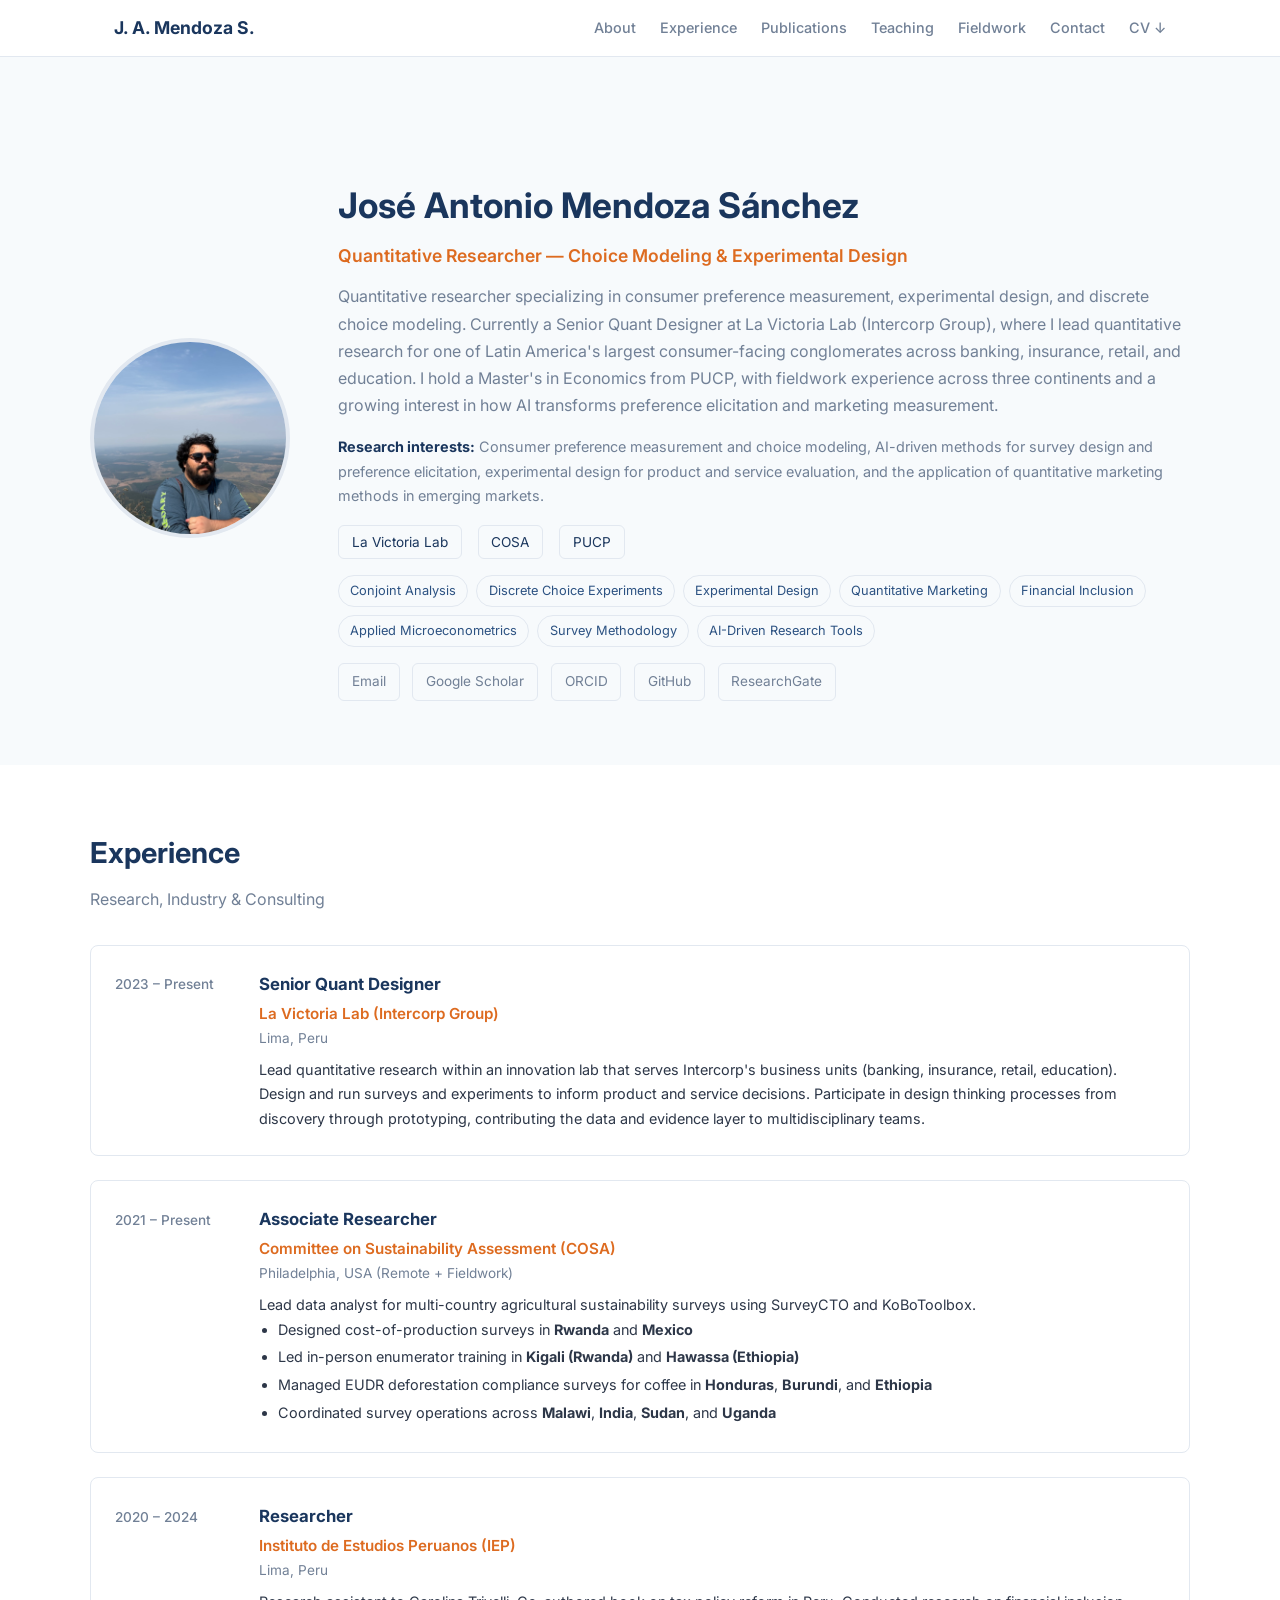
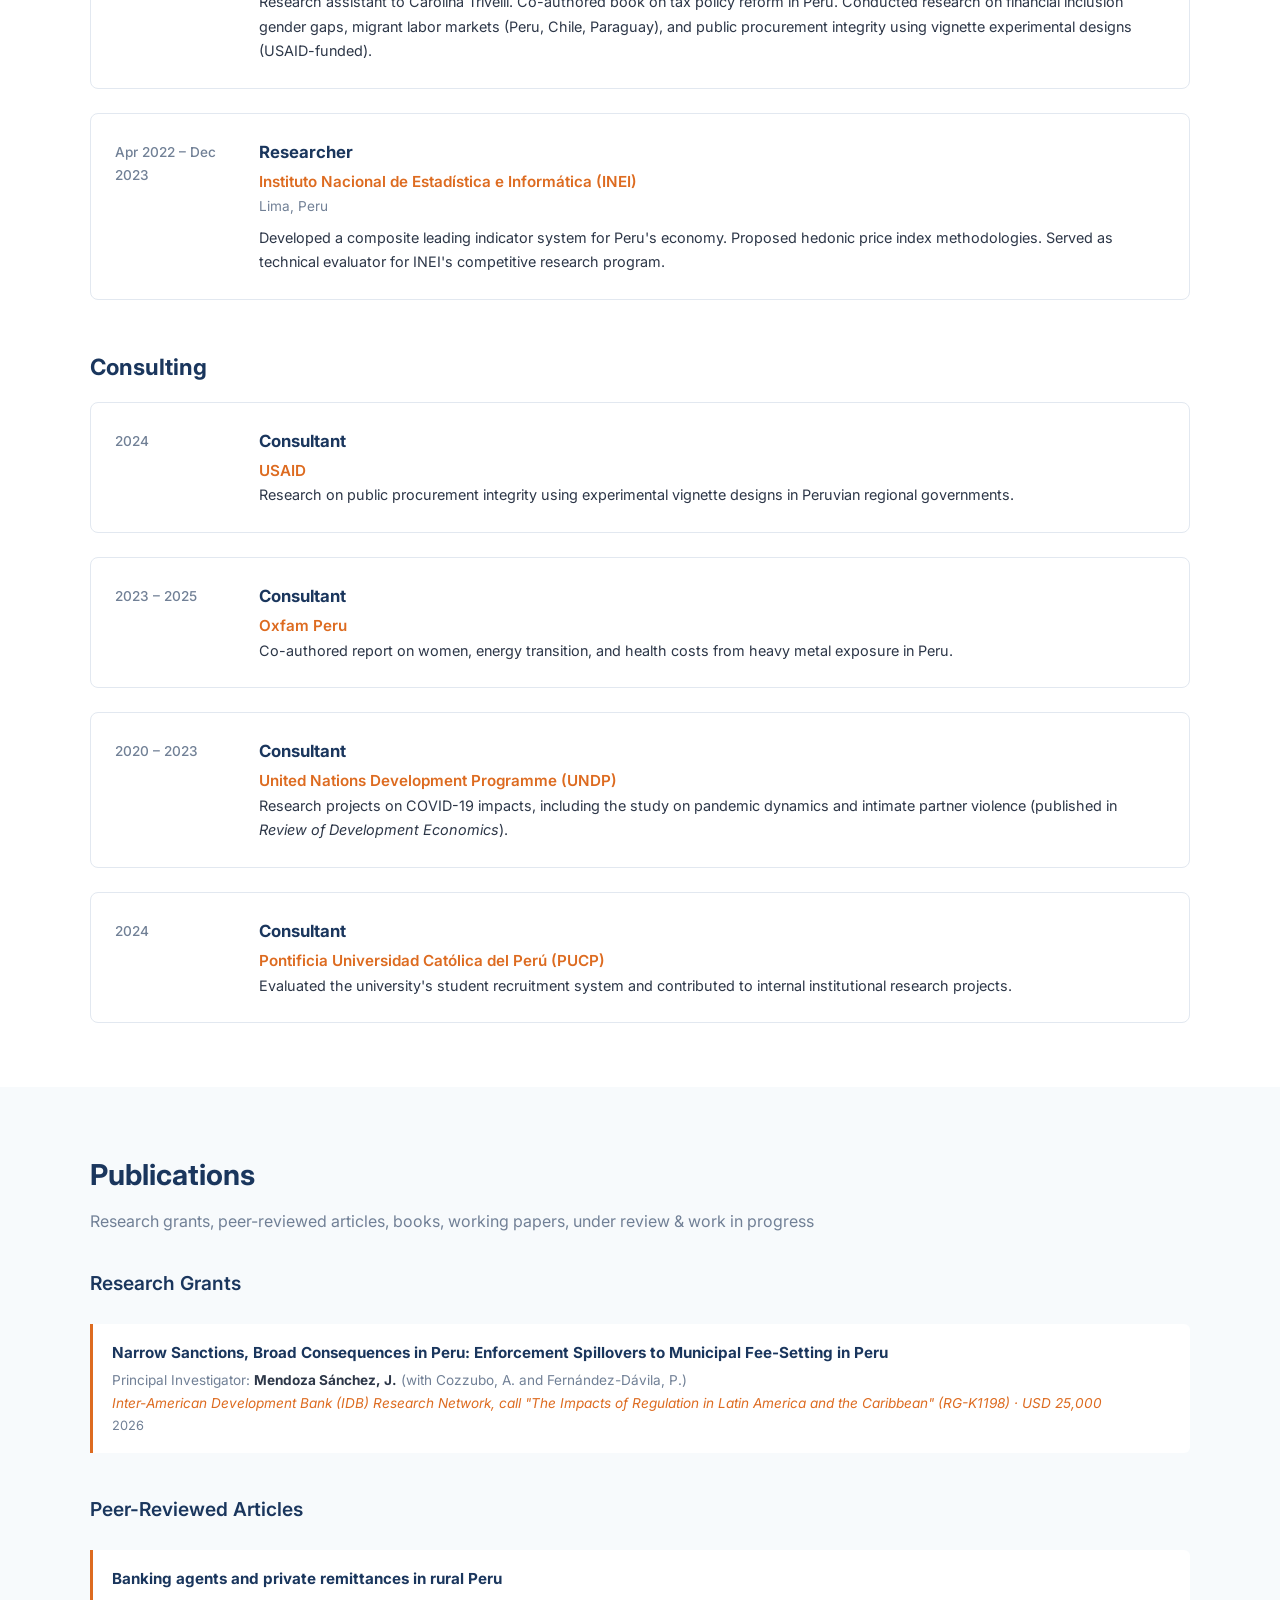
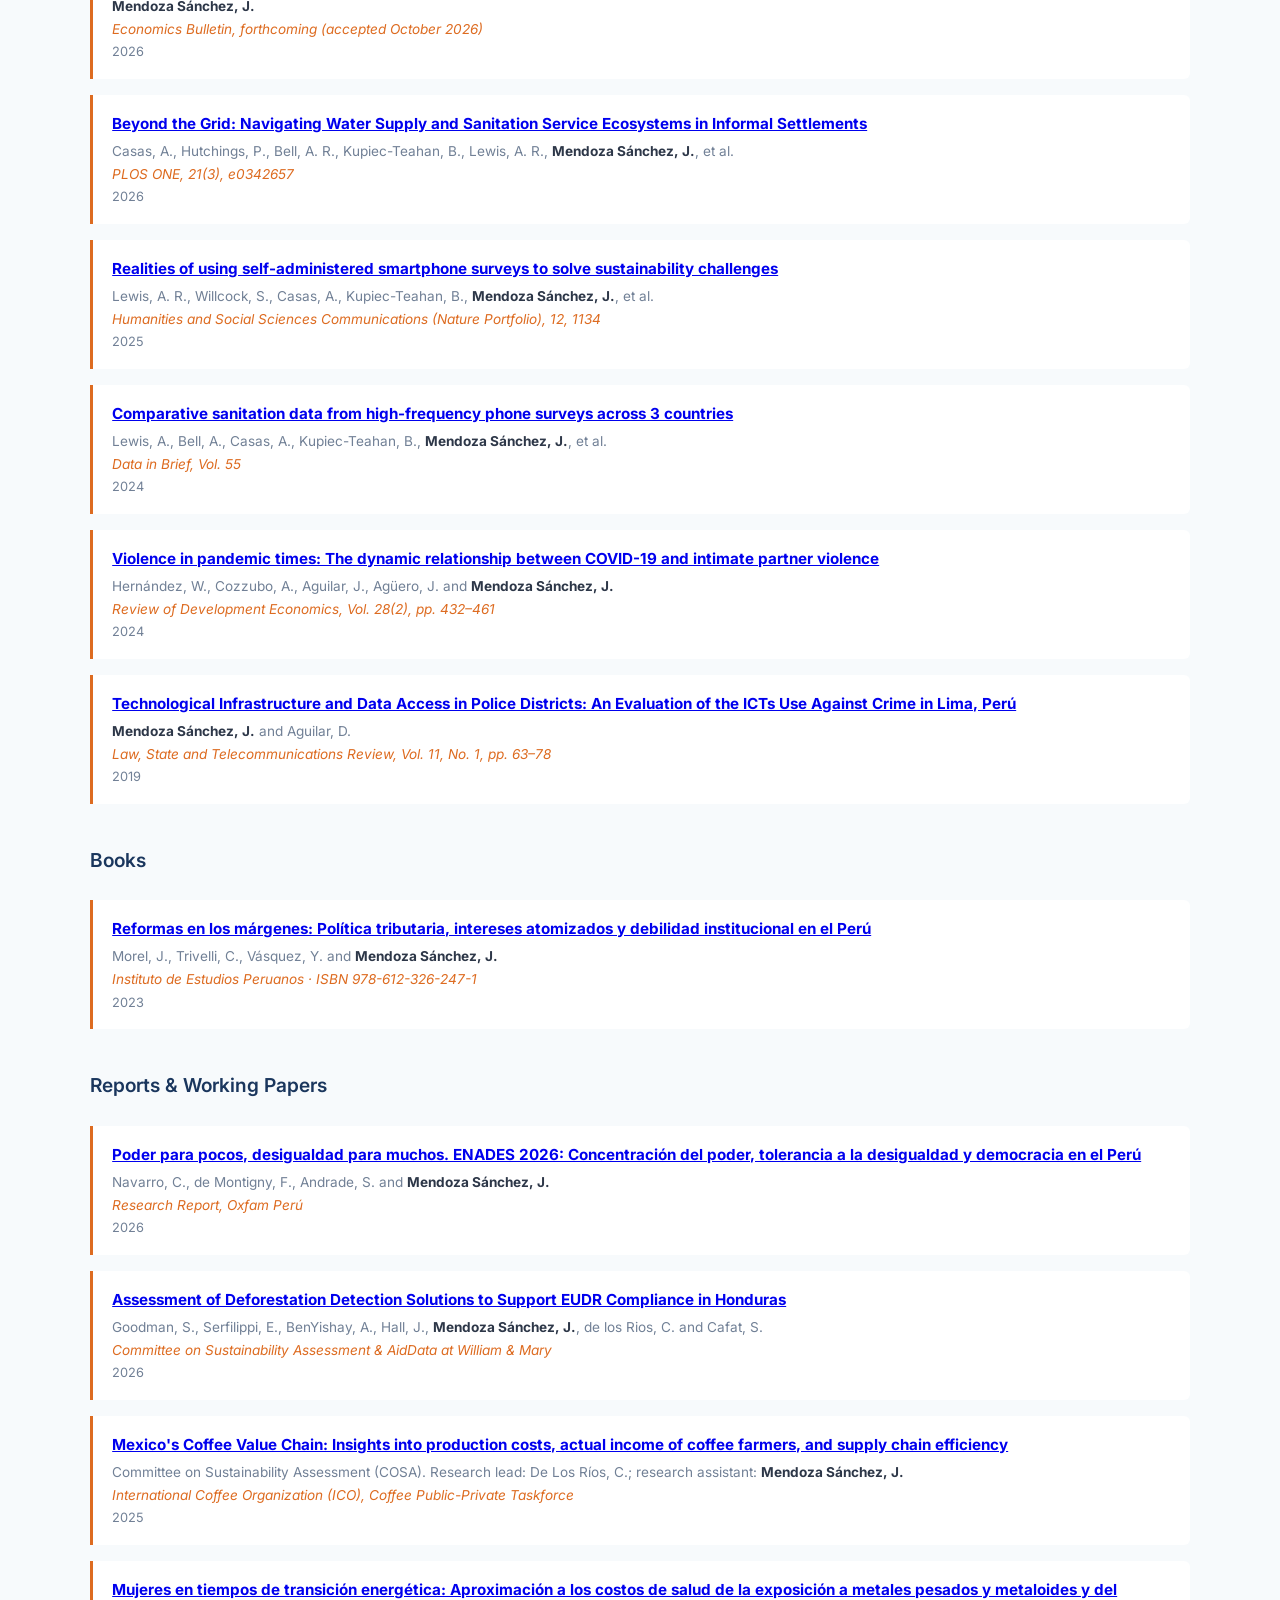
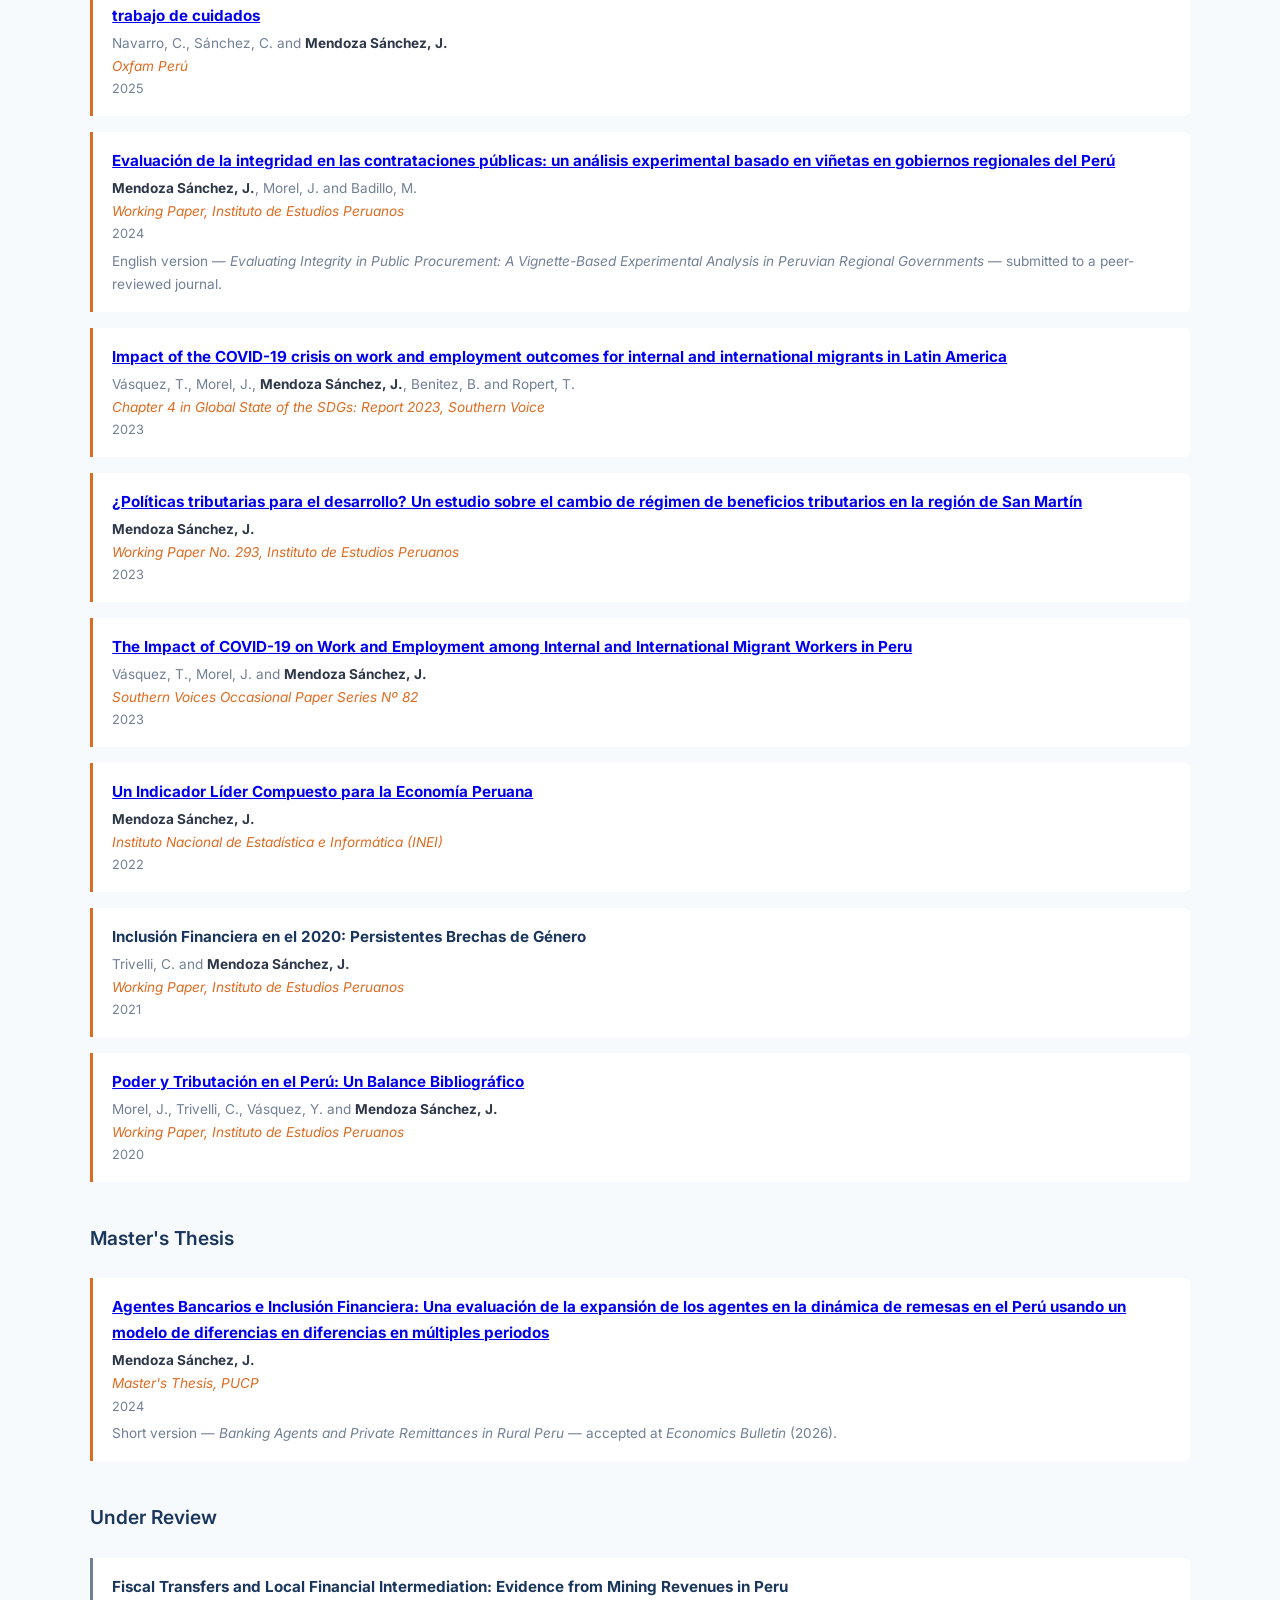
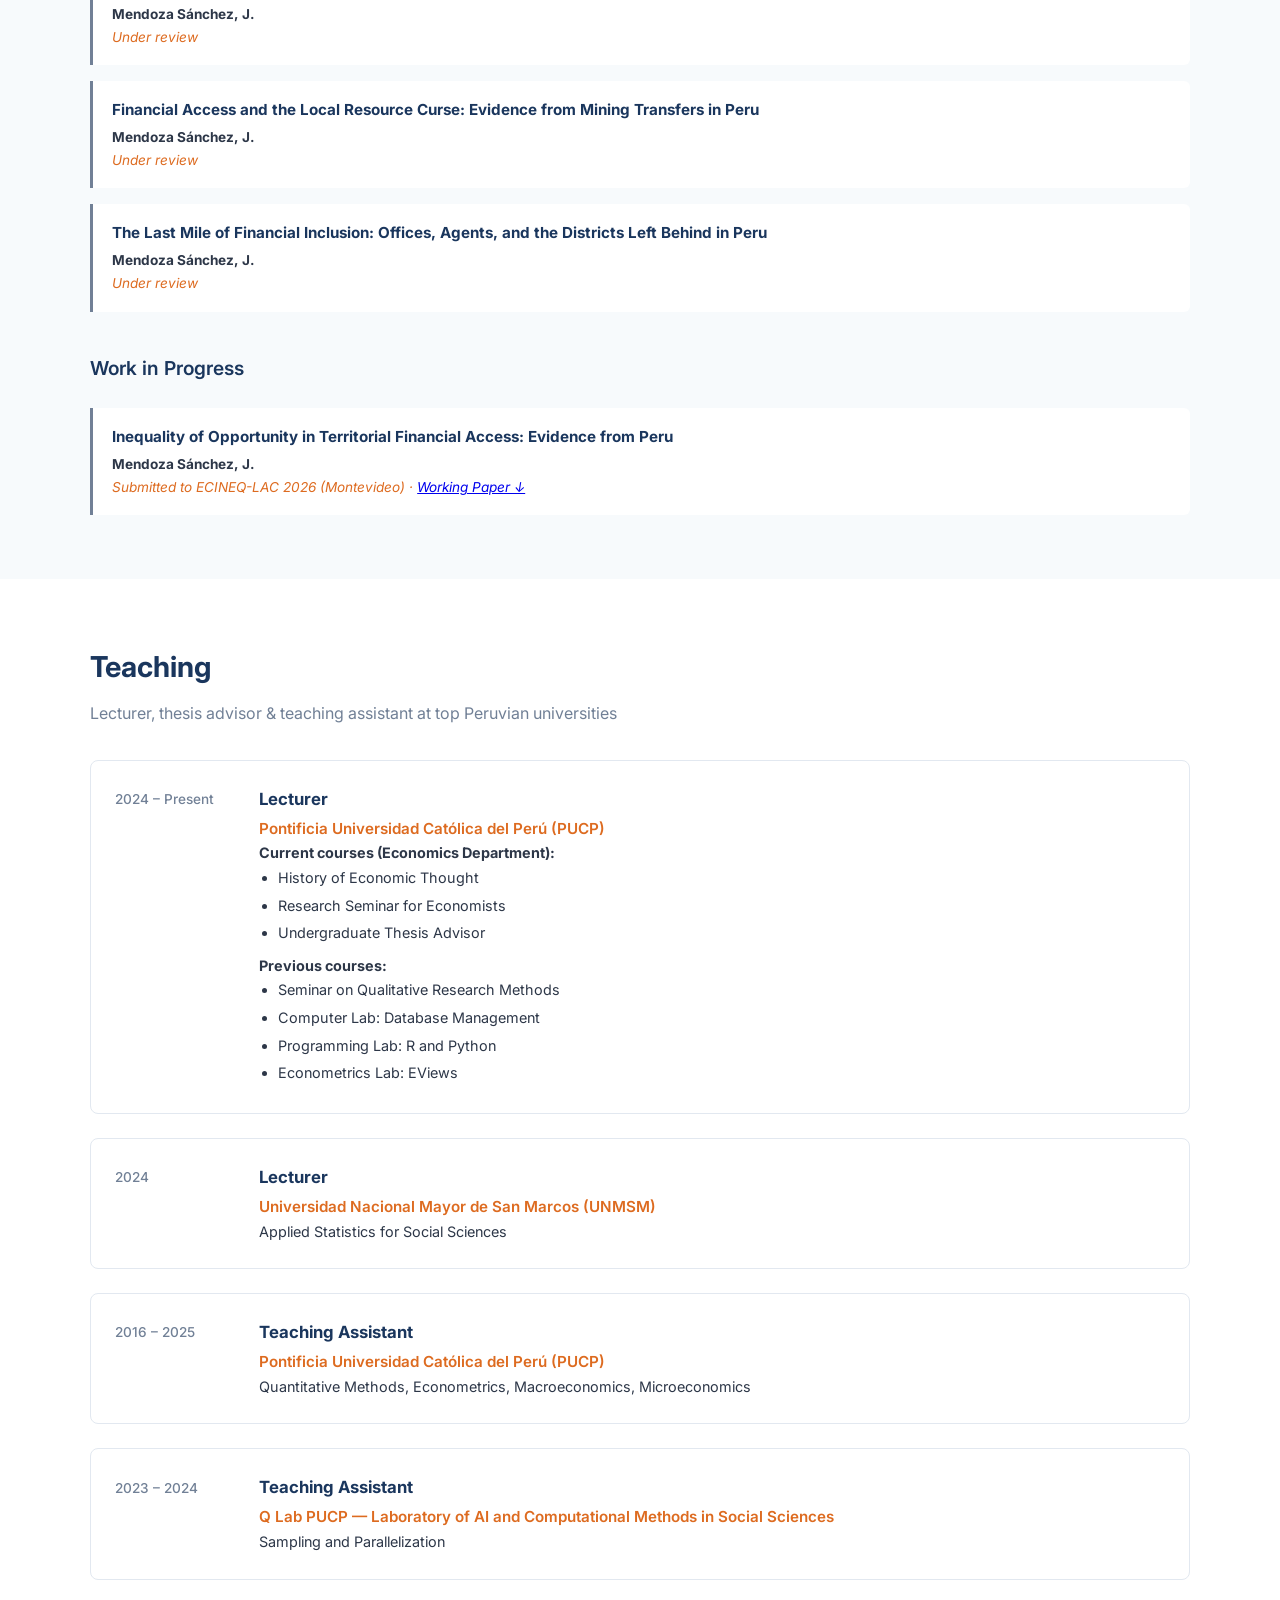
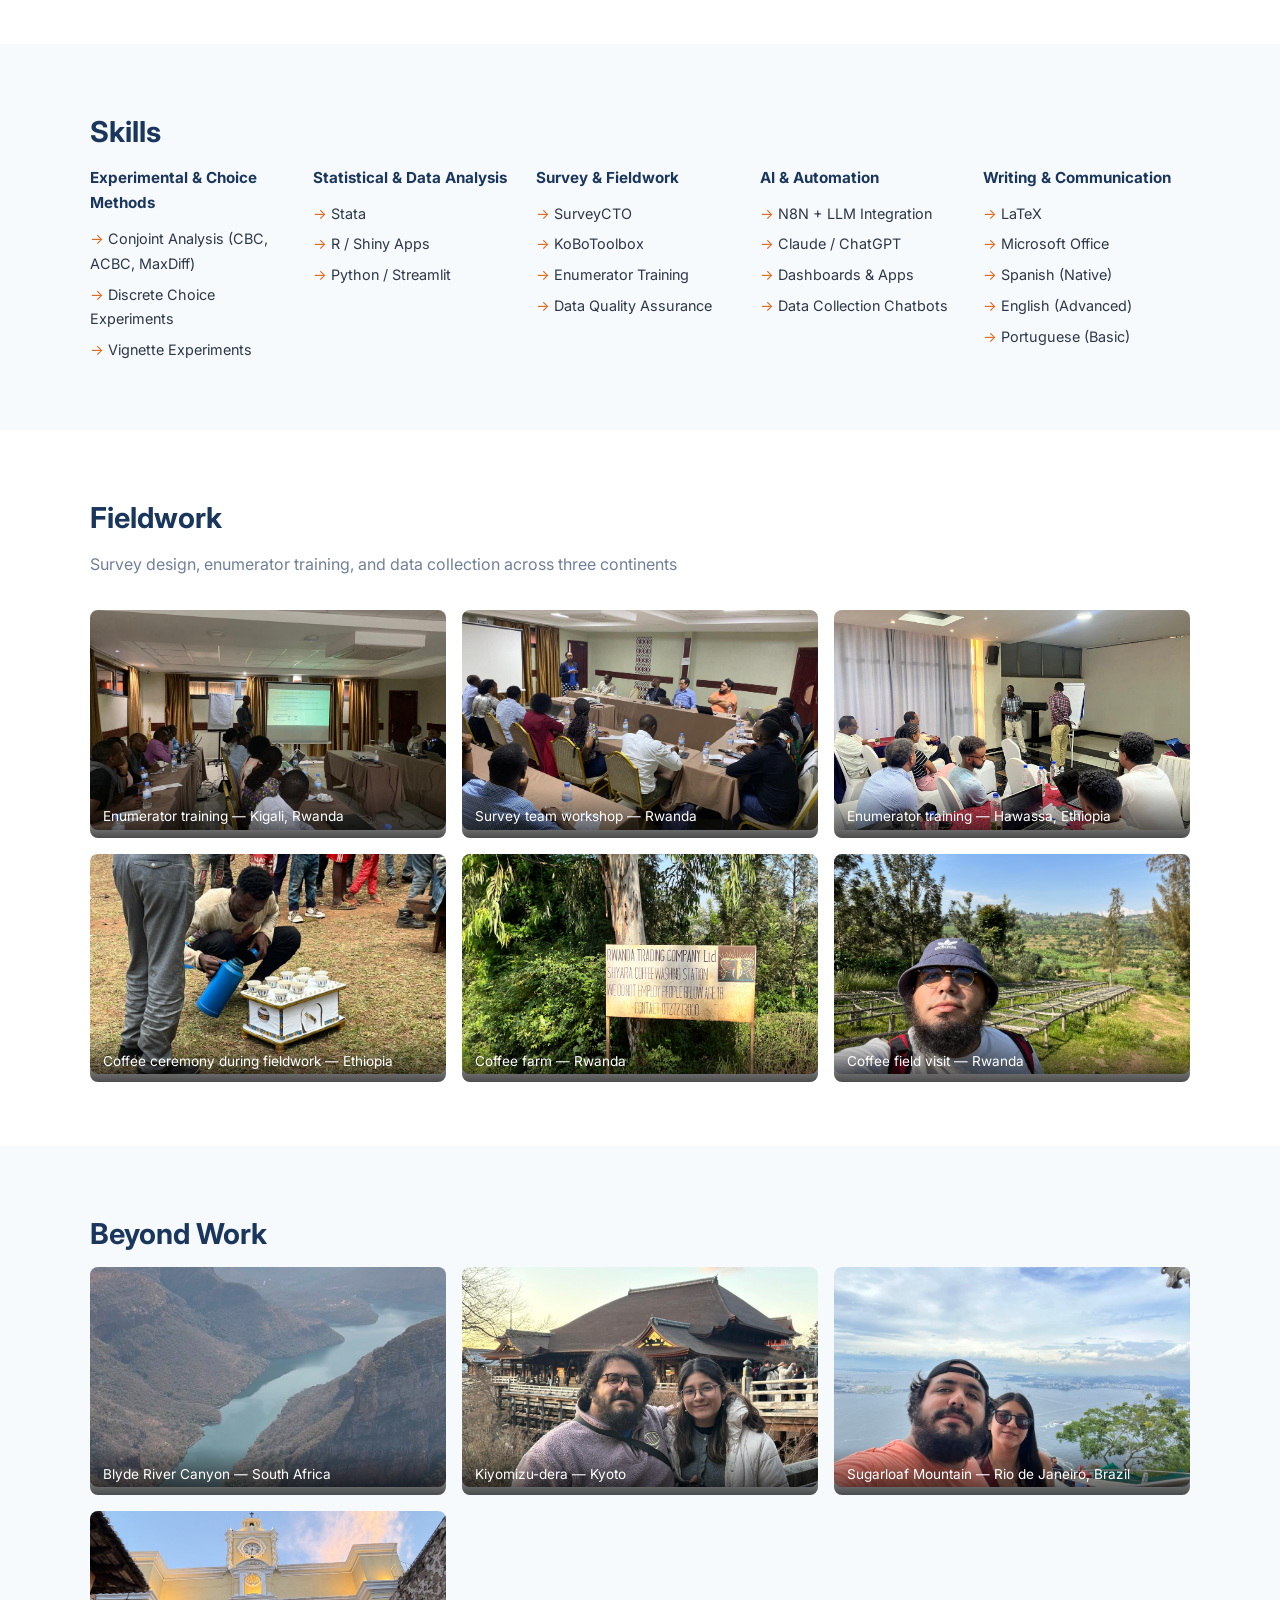
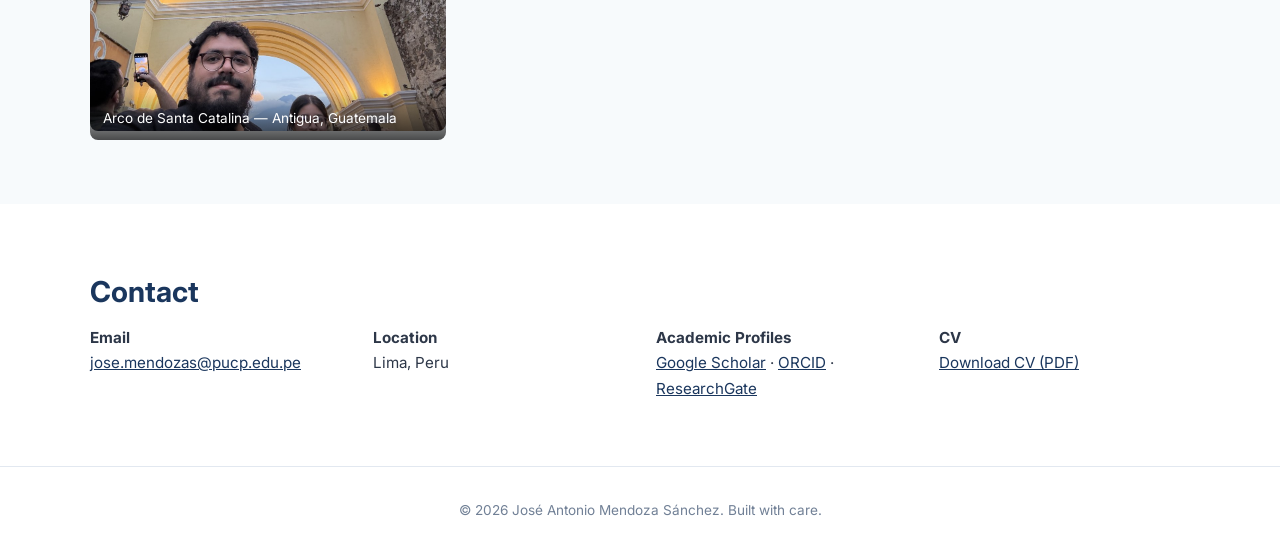
==== index.html @ cd1c262e "Add IDB grant, Economics Bulletin acceptance, ENADES 2026 and ICO Mexico reports, IEP DT 293; update" ====
<!DOCTYPE html>
<html lang="en">
<head>
  <meta charset="UTF-8">
  <meta name="viewport" content="width=device-width, initial-scale=1.0">
  <title>José Antonio Mendoza Sánchez — Quantitative Marketing Researcher</title>
  <meta name="description" content="Quantitative researcher specializing in conjoint analysis, discrete choice experiments, consumer preference measurement, and AI-driven research methods.">
  <link rel="preconnect" href="https://fonts.googleapis.com">
  <link href="https://fonts.googleapis.com/css2?family=Inter:wght@400;500;600;700&display=swap" rel="stylesheet">
  <link rel="stylesheet" href="css/style.css">
</head>
<body>

<!-- NAV -->
<nav>
  <div class="nav-inner">
    <a href="#" class="nav-name">J. A. Mendoza S.</a>
    <div class="nav-links">
      <a href="#about">About</a>
      <a href="#experience">Experience</a>
      <a href="#publications">Publications</a>
      <a href="#teaching">Teaching</a>
      <a href="#fieldwork">Fieldwork</a>
      <a href="#contact">Contact</a>
      <a href="assets/uploads/cv_jose_mendoza.pdf" target="_blank">CV ↓</a>
    </div>
  </div>
</nav>

<!-- ABOUT -->
<section id="about">
  <div class="container hero">
    <img src="assets/img/avatar2.jpg" alt="José Antonio Mendoza Sánchez" class="hero-img">
    <div class="hero-text">
      <h1>José Antonio Mendoza Sánchez</h1>
      <div class="role">Quantitative Researcher — Choice Modeling & Experimental Design</div>
      <p>
        Quantitative researcher specializing in consumer preference measurement, experimental design, and discrete choice modeling. Currently a Senior Quant Designer at La Victoria Lab (Intercorp Group), where I lead quantitative research for one of Latin America's largest consumer-facing conglomerates across banking, insurance, retail, and education. I hold a Master's in Economics from PUCP, with fieldwork experience across three continents and a growing interest in how AI transforms preference elicitation and marketing measurement.
      </p>
      <p style="font-size:0.9rem; color:var(--text-light); margin-top:0.5rem;">
        <strong style="color:var(--primary);">Research interests:</strong> Consumer preference measurement and choice modeling, AI-driven methods for survey design and preference elicitation, experimental design for product and service evaluation, and the application of quantitative marketing methods in emerging markets.
      </p>
      <div class="hero-orgs">
        <a href="https://lavictoria.pe" target="_blank">La Victoria Lab</a>
        <a href="https://thecosa.org" target="_blank">COSA</a>
        <a href="https://www.pucp.edu.pe" target="_blank">PUCP</a>
      </div>
      <div class="pills">
        <span class="pill">Conjoint Analysis</span>
        <span class="pill">Discrete Choice Experiments</span>
        <span class="pill">Experimental Design</span>
        <span class="pill">Quantitative Marketing</span>
        <span class="pill">Financial Inclusion</span>
        <span class="pill">Applied Microeconometrics</span>
        <span class="pill">Survey Methodology</span>
        <span class="pill">AI-Driven Research Tools</span>
      </div>
      <div class="social-links">
        <a href="mailto:jose.mendozas@pucp.edu.pe">Email</a>
        <a href="https://scholar.google.com/citations?user=1-ZabU4AAAAJ" target="_blank">Google Scholar</a>
        <a href="https://orcid.org/0000-0002-1234-1430" target="_blank">ORCID</a>
        <a href="https://github.com/josemendozas" target="_blank">GitHub</a>
        <a href="https://www.researchgate.net/profile/Jose-Mendoza-Sanchez" target="_blank">ResearchGate</a>
      </div>
    </div>
  </div>
</section>

<!-- EXPERIENCE -->
<section id="experience">
  <div class="container">
    <h2 class="section-title">Experience</h2>
    <p class="section-subtitle">Research, Industry & Consulting</p>
    <div class="exp-grid">

      <div class="exp-item">
        <div class="exp-date">2023 – Present</div>
        <div class="exp-content">
          <h3>Senior Quant Designer</h3>
          <div class="company">La Victoria Lab (Intercorp Group)</div>
          <div class="location">Lima, Peru</div>
          <p>Lead quantitative research within an innovation lab that serves Intercorp's business units (banking, insurance, retail, education). Design and run surveys and experiments to inform product and service decisions. Participate in design thinking processes from discovery through prototyping, contributing the data and evidence layer to multidisciplinary teams.</p>
        </div>
      </div>

      <div class="exp-item">
        <div class="exp-date">2021 – Present</div>
        <div class="exp-content">
          <h3>Associate Researcher</h3>
          <div class="company">Committee on Sustainability Assessment (COSA)</div>
          <div class="location">Philadelphia, USA (Remote + Fieldwork)</div>
          <p>Lead data analyst for multi-country agricultural sustainability surveys using SurveyCTO and KoBoToolbox.</p>
          <ul>
            <li>Designed cost-of-production surveys in <strong>Rwanda</strong> and <strong>Mexico</strong></li>
            <li>Led in-person enumerator training in <strong>Kigali (Rwanda)</strong> and <strong>Hawassa (Ethiopia)</strong></li>
            <li>Managed EUDR deforestation compliance surveys for coffee in <strong>Honduras</strong>, <strong>Burundi</strong>, and <strong>Ethiopia</strong></li>
            <li>Coordinated survey operations across <strong>Malawi</strong>, <strong>India</strong>, <strong>Sudan</strong>, and <strong>Uganda</strong></li>
          </ul>
        </div>
      </div>

      <div class="exp-item">
        <div class="exp-date">2020 – 2024</div>
        <div class="exp-content">
          <h3>Researcher</h3>
          <div class="company">Instituto de Estudios Peruanos (IEP)</div>
          <div class="location">Lima, Peru</div>
          <p>Research assistant to Carolina Trivelli. Co-authored book on tax policy reform in Peru. Conducted research on financial inclusion gender gaps, migrant labor markets (Peru, Chile, Paraguay), and public procurement integrity using vignette experimental designs (USAID-funded).</p>
        </div>
      </div>

      <div class="exp-item">
        <div class="exp-date">Apr 2022 – Dec 2023</div>
        <div class="exp-content">
          <h3>Researcher</h3>
          <div class="company">Instituto Nacional de Estadística e Informática (INEI)</div>
          <div class="location">Lima, Peru</div>
          <p>Developed a composite leading indicator system for Peru's economy. Proposed hedonic price index methodologies. Served as technical evaluator for INEI's competitive research program.</p>
        </div>
      </div>


    </div>

    <h3 class="section-title" style="margin-top:3rem; font-size:1.4rem;">Consulting</h3>
    <div class="exp-grid" style="margin-top:1rem;">

      <div class="exp-item">
        <div class="exp-date">2024</div>
        <div class="exp-content">
          <h3>Consultant</h3>
          <div class="company">USAID</div>
          <p>Research on public procurement integrity using experimental vignette designs in Peruvian regional governments.</p>
        </div>
      </div>

      <div class="exp-item">
        <div class="exp-date">2023 – 2025</div>
        <div class="exp-content">
          <h3>Consultant</h3>
          <div class="company">Oxfam Peru</div>
          <p>Co-authored report on women, energy transition, and health costs from heavy metal exposure in Peru.</p>
        </div>
      </div>

      <div class="exp-item">
        <div class="exp-date">2020 – 2023</div>
        <div class="exp-content">
          <h3>Consultant</h3>
          <div class="company">United Nations Development Programme (UNDP)</div>
          <p>Research projects on COVID-19 impacts, including the study on pandemic dynamics and intimate partner violence (published in <em>Review of Development Economics</em>).</p>
        </div>
      </div>

      <div class="exp-item">
        <div class="exp-date">2024</div>
        <div class="exp-content">
          <h3>Consultant</h3>
          <div class="company">Pontificia Universidad Católica del Perú (PUCP)</div>
          <p>Evaluated the university's student recruitment system and contributed to internal institutional research projects.</p>
        </div>
      </div>

    </div>
  </div>
</section>

<!-- PUBLICATIONS -->
<section id="publications">
  <div class="container">
    <h2 class="section-title">Publications</h2>
    <p class="section-subtitle">Research grants, peer-reviewed articles, books, working papers, under review & work in progress</p>

    <div class="pub-list">
      <h3 class="pub-category">Research Grants</h3>

      <div class="pub-item">
        <h4>Narrow Sanctions, Broad Consequences in Peru: Enforcement Spillovers to Municipal Fee-Setting in Peru</h4>
        <div class="authors">Principal Investigator: <strong>Mendoza Sánchez, J.</strong> (with Cozzubo, A. and Fernández-Dávila, P.)</div>
        <div class="venue">Inter-American Development Bank (IDB) Research Network, call "The Impacts of Regulation in Latin America and the Caribbean" (RG-K1198) · USD 25,000</div>
        <div class="year">2026</div>
      </div>

      <h3 class="pub-category">Peer-Reviewed Articles</h3>

      <div class="pub-item">
        <h4>Banking agents and private remittances in rural Peru</h4>
        <div class="authors"><strong>Mendoza Sánchez, J.</strong></div>
        <div class="venue">Economics Bulletin, forthcoming (accepted October 2026)</div>
        <div class="year">2026</div>
      </div>

      <div class="pub-item">
        <h4><a href="https://doi.org/10.1371/journal.pone.0342657" target="_blank">Beyond the Grid: Navigating Water Supply and Sanitation Service Ecosystems in Informal Settlements</a></h4>
        <div class="authors">Casas, A., Hutchings, P., Bell, A. R., Kupiec-Teahan, B., Lewis, A. R., <strong>Mendoza Sánchez, J.</strong>, et al.</div>
        <div class="venue">PLOS ONE, 21(3), e0342657</div>
        <div class="year">2026</div>
      </div>

      <div class="pub-item">
        <h4><a href="https://doi.org/10.1057/s41599-025-05305-w" target="_blank">Realities of using self-administered smartphone surveys to solve sustainability challenges</a></h4>
        <div class="authors">Lewis, A. R., Willcock, S., Casas, A., Kupiec-Teahan, B., <strong>Mendoza Sánchez, J.</strong>, et al.</div>
        <div class="venue">Humanities and Social Sciences Communications (Nature Portfolio), 12, 1134</div>
        <div class="year">2025</div>
      </div>

      <div class="pub-item">
        <h4><a href="https://doi.org/10.1016/j.dib.2024.110635" target="_blank">Comparative sanitation data from high-frequency phone surveys across 3 countries</a></h4>
        <div class="authors">Lewis, A., Bell, A., Casas, A., Kupiec-Teahan, B., <strong>Mendoza Sánchez, J.</strong>, et al.</div>
        <div class="venue">Data in Brief, Vol. 55</div>
        <div class="year">2024</div>
      </div>

      <div class="pub-item">
        <h4><a href="https://doi.org/10.1111/rode.13059" target="_blank">Violence in pandemic times: The dynamic relationship between COVID-19 and intimate partner violence</a></h4>
        <div class="authors">Hernández, W., Cozzubo, A., Aguilar, J., Agüero, J. and <strong>Mendoza Sánchez, J.</strong></div>
        <div class="venue">Review of Development Economics, Vol. 28(2), pp. 432–461</div>
        <div class="year">2024</div>
      </div>

      <div class="pub-item">
        <h4><a href="https://doi.org/10.26512/lstr.v11i1.24849" target="_blank">Technological Infrastructure and Data Access in Police Districts: An Evaluation of the ICTs Use Against Crime in Lima, Perú</a></h4>
        <div class="authors"><strong>Mendoza Sánchez, J.</strong> and Aguilar, D.</div>
        <div class="venue">Law, State and Telecommunications Review, Vol. 11, No. 1, pp. 63–78</div>
        <div class="year">2019</div>
      </div>

      <h3 class="pub-category">Books</h3>

      <div class="pub-item">
        <h4><a href="https://fondoeditorial.iep.org.pe/producto/reformas-en-los-margenes-politica-tributaria-intereses-atomizados-y-debilidad-institucional-en-el-peru/" target="_blank">Reformas en los márgenes: Política tributaria, intereses atomizados y debilidad institucional en el Perú</a></h4>
        <div class="authors">Morel, J., Trivelli, C., Vásquez, Y. and <strong>Mendoza Sánchez, J.</strong></div>
        <div class="venue">Instituto de Estudios Peruanos · ISBN 978-612-326-247-1</div>
        <div class="year">2023</div>
      </div>

      <h3 class="pub-category">Reports & Working Papers</h3>

      <div class="pub-item">
        <h4><a href="https://oi-files-cng-v2-prod.s3.eu-west-2.amazonaws.com/peru.oxfam.org/s3fs-public/Informe%20ENADES%202026.pdf?VersionId=NlwiHBradx8WPfwKJCpjJEh7iMMOTjSD" target="_blank">Poder para pocos, desigualdad para muchos. ENADES 2026: Concentración del poder, tolerancia a la desigualdad y democracia en el Perú</a></h4>
        <div class="authors">Navarro, C., de Montigny, F., Andrade, S. and <strong>Mendoza Sánchez, J.</strong></div>
        <div class="venue">Research Report, Oxfam Perú</div>
        <div class="year">2026</div>
      </div>

      <div class="pub-item">
        <h4><a href="https://www.aiddata.org/publications/assessment-of-deforestation-detection-solutions-to-support-eudr-compliance-in-honduras" target="_blank">Assessment of Deforestation Detection Solutions to Support EUDR Compliance in Honduras</a></h4>
        <div class="authors">Goodman, S., Serfilippi, E., BenYishay, A., Hall, J., <strong>Mendoza Sánchez, J.</strong>, de los Rios, C. and Cafat, S.</div>
        <div class="venue">Committee on Sustainability Assessment & AidData at William & Mary</div>
        <div class="year">2026</div>
      </div>

      <div class="pub-item">
        <h4><a href="https://ico.org/global-knowledge-hub/wp-content/uploads/2025/03/Mexico_Coffee-Value-Chain-Study.pdf" target="_blank">Mexico's Coffee Value Chain: Insights into production costs, actual income of coffee farmers, and supply chain efficiency</a></h4>
        <div class="authors">Committee on Sustainability Assessment (COSA). Research lead: De Los Ríos, C.; research assistant: <strong>Mendoza Sánchez, J.</strong></div>
        <div class="venue">International Coffee Organization (ICO), Coffee Public-Private Taskforce</div>
        <div class="year">2025</div>
      </div>

      <div class="pub-item">
        <h4><a href="https://peru.oxfam.org/lo-ultimo/publicaciones/mujeres-en-tiempos-de-transicion-energetica" target="_blank">Mujeres en tiempos de transición energética: Aproximación a los costos de salud de la exposición a metales pesados y metaloides y del trabajo de cuidados</a></h4>
        <div class="authors">Navarro, C., Sánchez, C. and <strong>Mendoza Sánchez, J.</strong></div>
        <div class="venue">Oxfam Perú</div>
        <div class="year">2025</div>
      </div>

      <div class="pub-item">
        <h4><a href="https://iep.org.pe/wp-content/uploads/2024/10/1.-Documento-de-trabajo.pdf" target="_blank">Evaluación de la integridad en las contrataciones públicas: un análisis experimental basado en viñetas en gobiernos regionales del Perú</a></h4>
        <div class="authors"><strong>Mendoza Sánchez, J.</strong>, Morel, J. and Badillo, M.</div>
        <div class="venue">Working Paper, Instituto de Estudios Peruanos</div>
        <div class="year">2024</div>
        <p style="font-size:0.85rem; color:#718096; margin-top:0.3rem;">English version — <em>Evaluating Integrity in Public Procurement: A Vignette-Based Experimental Analysis in Peruvian Regional Governments</em> — submitted to a peer-reviewed journal.</p>
      </div>

      <div class="pub-item">
        <h4><a href="https://southernvoice.org/wp-content/uploads/2023/10/SVSS-2-Global-Report-Chap4-Vasquez-et-al.-2023.pdf" target="_blank">Impact of the COVID-19 crisis on work and employment outcomes for internal and international migrants in Latin America</a></h4>
        <div class="authors">Vásquez, T., Morel, J., <strong>Mendoza Sánchez, J.</strong>, Benitez, B. and Ropert, T.</div>
        <div class="venue">Chapter 4 in Global State of the SDGs: Report 2023, Southern Voice</div>
        <div class="year">2023</div>
      </div>

      <div class="pub-item">
        <h4><a href="https://iep.org.pe/wp-content/uploads/2023/05/DT_293_Mendoza_Politicas-Tributarias.pdf" target="_blank">¿Políticas tributarias para el desarrollo? Un estudio sobre el cambio de régimen de beneficios tributarios en la región de San Martín</a></h4>
        <div class="authors"><strong>Mendoza Sánchez, J.</strong></div>
        <div class="venue">Working Paper No. 293, Instituto de Estudios Peruanos</div>
        <div class="year">2023</div>
      </div>

      <div class="pub-item">
        <h4><a href="https://southernvoice.org/wp-content/uploads/2023/07/Peru_230711-Migration-COVID-19-Peru-Vasquez-et-al-2023.pdf" target="_blank">The Impact of COVID-19 on Work and Employment among Internal and International Migrant Workers in Peru</a></h4>
        <div class="authors">Vásquez, T., Morel, J. and <strong>Mendoza Sánchez, J.</strong></div>
        <div class="venue">Southern Voices Occasional Paper Series Nº 82</div>
        <div class="year">2023</div>
      </div>

      <div class="pub-item">
        <h4><a href="https://www.gob.pe/institucion/inei/informes-publicaciones/3811106-un-indicador-lider-compuesto-para-la-economia-peruana" target="_blank">Un Indicador Líder Compuesto para la Economía Peruana</a></h4>
        <div class="authors"><strong>Mendoza Sánchez, J.</strong></div>
        <div class="venue">Instituto Nacional de Estadística e Informática (INEI)</div>
        <div class="year">2022</div>
      </div>

      <div class="pub-item">
        <h4>Inclusión Financiera en el 2020: Persistentes Brechas de Género</h4>
        <div class="authors">Trivelli, C. and <strong>Mendoza Sánchez, J.</strong></div>
        <div class="venue">Working Paper, Instituto de Estudios Peruanos</div>
        <div class="year">2021</div>
      </div>

      <div class="pub-item">
        <h4><a href="https://iep.org.pe/wp-content/uploads/2023/05/Morel_Trivelli_Vasquez_Mendoza_Poder-tributacion-peru-balance-bibliografico.pdf" target="_blank">Poder y Tributación en el Perú: Un Balance Bibliográfico</a></h4>
        <div class="authors">Morel, J., Trivelli, C., Vásquez, Y. and <strong>Mendoza Sánchez, J.</strong></div>
        <div class="venue">Working Paper, Instituto de Estudios Peruanos</div>
        <div class="year">2020</div>
      </div>

      <h3 class="pub-category">Master's Thesis</h3>

      <div class="pub-item">
        <h4><a href="https://tesis.pucp.edu.pe/items/8b8a5a13-e7ce-45d6-bb07-589b4f59ed29" target="_blank">Agentes Bancarios e Inclusión Financiera: Una evaluación de la expansión de los agentes en la dinámica de remesas en el Perú usando un modelo de diferencias en diferencias en múltiples periodos</a></h4>
        <div class="authors"><strong>Mendoza Sánchez, J.</strong></div>
        <div class="venue">Master's Thesis, PUCP</div>
        <div class="year">2024</div>
        <p style="font-size:0.85rem; color:#718096; margin-top:0.3rem;">Short version — <em>Banking Agents and Private Remittances in Rural Peru</em> — accepted at <em>Economics Bulletin</em> (2026).</p>
      </div>

      <h3 class="pub-category">Under Review</h3>

      <div class="pub-item wip">
        <h4>Fiscal Transfers and Local Financial Intermediation: Evidence from Mining Revenues in Peru</h4>
        <div class="authors"><strong>Mendoza Sánchez, J.</strong></div>
        <div class="venue">Under review</div>
      </div>

      <div class="pub-item wip">
        <h4>Financial Access and the Local Resource Curse: Evidence from Mining Transfers in Peru</h4>
        <div class="authors"><strong>Mendoza Sánchez, J.</strong></div>
        <div class="venue">Under review</div>
      </div>


      <div class="pub-item wip">
        <h4>The Last Mile of Financial Inclusion: Offices, Agents, and the Districts Left Behind in Peru</h4>
        <div class="authors"><strong>Mendoza Sánchez, J.</strong></div>
        <div class="venue">Under review</div>
      </div>

      <h3 class="pub-category">Work in Progress</h3>

      <div class="pub-item wip">
        <h4>Inequality of Opportunity in Territorial Financial Access: Evidence from Peru</h4>
        <div class="authors"><strong>Mendoza Sánchez, J.</strong></div>
        <div class="venue">Submitted to ECINEQ-LAC 2026 (Montevideo) · <a href="assets/uploads/wp_iop_financial_access.pdf" target="_blank">Working Paper ↓</a></div>
      </div>


    </div>
  </div>
</section>

<!-- TEACHING -->
<section id="teaching">
  <div class="container">
    <h2 class="section-title">Teaching</h2>
    <p class="section-subtitle">Lecturer, thesis advisor & teaching assistant at top Peruvian universities</p>
    <div class="exp-grid">

      <div class="exp-item">
        <div class="exp-date">2024 – Present</div>
        <div class="exp-content">
          <h3>Lecturer</h3>
          <div class="company">Pontificia Universidad Católica del Perú (PUCP)</div>
          <p><strong>Current courses (Economics Department):</strong></p>
          <ul>
            <li>History of Economic Thought</li>
            <li>Research Seminar for Economists</li>
            <li>Undergraduate Thesis Advisor</li>
          </ul>
          <p style="margin-top:0.5rem;"><strong>Previous courses:</strong></p>
          <ul>
            <li>Seminar on Qualitative Research Methods</li>
            <li>Computer Lab: Database Management</li>
            <li>Programming Lab: R and Python</li>
            <li>Econometrics Lab: EViews</li>
          </ul>
        </div>
      </div>

      <div class="exp-item">
        <div class="exp-date">2024</div>
        <div class="exp-content">
          <h3>Lecturer</h3>
          <div class="company">Universidad Nacional Mayor de San Marcos (UNMSM)</div>
          <p>Applied Statistics for Social Sciences</p>
        </div>
      </div>

      <div class="exp-item">
        <div class="exp-date">2016 – 2025</div>
        <div class="exp-content">
          <h3>Teaching Assistant</h3>
          <div class="company">Pontificia Universidad Católica del Perú (PUCP)</div>
          <p>Quantitative Methods, Econometrics, Macroeconomics, Microeconomics</p>
        </div>
      </div>

      <div class="exp-item">
        <div class="exp-date">2023 – 2024</div>
        <div class="exp-content">
          <h3>Teaching Assistant</h3>
          <div class="company">Q Lab PUCP — Laboratory of AI and Computational Methods in Social Sciences</div>
          <p>Sampling and Parallelization</p>
        </div>
      </div>

    </div>
  </div>
</section>

<!-- SKILLS -->
<section id="skills">
  <div class="container">
    <h2 class="section-title">Skills</h2>
    <div class="skills-grid">
      <div class="skill-group">
        <h4>Experimental & Choice Methods</h4>
        <ul>
          <li>Conjoint Analysis (CBC, ACBC, MaxDiff)</li>
          <li>Discrete Choice Experiments</li>
          <li>Vignette Experiments</li>
        </ul>
      </div>
      <div class="skill-group">
        <h4>Statistical & Data Analysis</h4>
        <ul>
          <li>Stata</li>
          <li>R / Shiny Apps</li>
          <li>Python / Streamlit</li>
        </ul>
      </div>
      <div class="skill-group">
        <h4>Survey & Fieldwork</h4>
        <ul>
          <li>SurveyCTO</li>
          <li>KoBoToolbox</li>
          <li>Enumerator Training</li>
          <li>Data Quality Assurance</li>
        </ul>
      </div>
      <div class="skill-group">
        <h4>AI & Automation</h4>
        <ul>
          <li>N8N + LLM Integration</li>
          <li>Claude / ChatGPT</li>
          <li>Dashboards & Apps</li>
          <li>Data Collection Chatbots</li>
        </ul>
      </div>
      <div class="skill-group">
        <h4>Writing & Communication</h4>
        <ul>
          <li>LaTeX</li>
          <li>Microsoft Office</li>
          <li>Spanish (Native)</li>
          <li>English (Advanced)</li>
          <li>Portuguese (Basic)</li>
        </ul>
      </div>
    </div>
  </div>
</section>

<!-- FIELDWORK -->
<section id="fieldwork">
  <div class="container">
    <h2 class="section-title">Fieldwork</h2>
    <p class="section-subtitle">Survey design, enumerator training, and data collection across three continents</p>
    <div class="gallery">
      <figure>
        <img src="assets/img/fieldwork/rwanda_training.jpg" alt="Enumerator training in Kigali, Rwanda">
        <figcaption>Enumerator training — Kigali, Rwanda</figcaption>
      </figure>
      <figure>
        <img src="assets/img/fieldwork/rwanda_training_2.jpg" alt="Survey team training in Rwanda">
        <figcaption>Survey team workshop — Rwanda</figcaption>
      </figure>
      <figure>
        <img src="assets/img/fieldwork/ethiopia_training.jpg" alt="Enumerator training in Hawassa, Ethiopia">
        <figcaption>Enumerator training — Hawassa, Ethiopia</figcaption>
      </figure>
      <figure>
        <img src="assets/img/fieldwork/ethiopia_coffee.jpg" alt="Coffee ceremony during fieldwork in Ethiopia">
        <figcaption>Coffee ceremony during fieldwork — Ethiopia</figcaption>
      </figure>
      <figure>
        <img src="assets/img/fieldwork/rwanda_coffee_farm.jpg" alt="Coffee farm visit in Rwanda">
        <figcaption>Coffee farm — Rwanda</figcaption>
      </figure>
      <figure>
        <img src="assets/img/fieldwork/rwanda_coffee_field.jpg" alt="Coffee field in Rwanda">
        <figcaption>Coffee field visit — Rwanda</figcaption>
      </figure>
    </div>
  </div>
</section>

<!-- BEYOND WORK -->
<section id="beyond">
  <div class="container">
    <h2 class="section-title">Beyond Work</h2>
    <div class="gallery">
      <figure>
        <img src="assets/img/fieldwork/south_africa_canyon.jpg" alt="Blyde River Canyon, South Africa">
        <figcaption>Blyde River Canyon — South Africa</figcaption>
      </figure>
      <figure>
        <img src="assets/img/personal/kyoto.jpg" alt="Kiyomizu-dera, Kyoto">
        <figcaption>Kiyomizu-dera — Kyoto</figcaption>
      </figure>
      <figure>
        <img src="assets/img/personal/brasil.jpg" alt="Sugarloaf Mountain, Rio de Janeiro, Brazil">
        <figcaption>Sugarloaf Mountain — Rio de Janeiro, Brazil</figcaption>
      </figure>
      <figure>
        <img src="assets/img/personal/guatemala.jpg" alt="Arco de Santa Catalina, Antigua Guatemala">
        <figcaption>Arco de Santa Catalina — Antigua, Guatemala</figcaption>
      </figure>
    </div>
  </div>
</section>

<!-- CONTACT -->
<section id="contact">
  <div class="container">
    <h2 class="section-title">Contact</h2>
    <div class="contact-grid">
      <div class="contact-item">
        <strong>Email</strong><br>
        <a href="mailto:jose.mendozas@pucp.edu.pe">jose.mendozas@pucp.edu.pe</a>
      </div>
      <div class="contact-item">
        <strong>Location</strong><br>
        Lima, Peru
      </div>
      <div class="contact-item">
        <strong>Academic Profiles</strong><br>
        <a href="https://scholar.google.com/citations?user=1-ZabU4AAAAJ" target="_blank">Google Scholar</a> ·
        <a href="https://orcid.org/0000-0002-1234-1430" target="_blank">ORCID</a> ·
        <a href="https://www.researchgate.net/profile/Jose-Mendoza-Sanchez" target="_blank">ResearchGate</a>
      </div>
      <div class="contact-item">
        <strong>CV</strong><br>
        <a href="assets/uploads/cv_jose_mendoza.pdf" target="_blank">Download CV (PDF)</a>
      </div>
    </div>
  </div>
</section>

<footer>
  <p>&copy; 2026 José Antonio Mendoza Sánchez. Built with care.</p>
</footer>

<!-- LIGHTBOX -->
<div id="lightbox" style="display:none;position:fixed;inset:0;background:rgba(0,0,0,0.85);z-index:999;cursor:pointer;justify-content:center;align-items:center;">
  <img id="lightbox-img" style="max-width:90%;max-height:90%;border-radius:8px;box-shadow:0 4px 30px rgba(0,0,0,0.5);">
</div>
<script>
  const lb = document.getElementById('lightbox');
  const lbImg = document.getElementById('lightbox-img');
  document.querySelectorAll('.gallery img').forEach(img => {
    img.style.cursor = 'pointer';
    img.addEventListener('click', () => {
      lbImg.src = img.src;
      lb.style.display = 'flex';
    });
  });
  lb.addEventListener('click', () => { lb.style.display = 'none'; });
</script>

</body>
</html>
---- css/style.css ----
:root {
  --primary: #1a365d;
  --primary-light: #2c5282;
  --accent: #dd6b20;
  --bg: #ffffff;
  --bg-alt: #f7fafc;
  --text: #2d3748;
  --text-light: #718096;
  --border: #e2e8f0;
}

* { margin: 0; padding: 0; box-sizing: border-box; }

html { scroll-behavior: smooth; scroll-padding-top: 80px; }

body {
  font-family: 'Inter', -apple-system, BlinkMacSystemFont, 'Segoe UI', sans-serif;
  color: var(--text);
  line-height: 1.7;
}

/* NAV */
nav {
  position: fixed; top: 0; width: 100%; z-index: 100;
  background: rgba(255,255,255,0.95); backdrop-filter: blur(8px);
  border-bottom: 1px solid var(--border);
}
.nav-inner {
  max-width: 1100px; margin: 0 auto; padding: 0.8rem 1.5rem;
  display: flex; justify-content: space-between; align-items: center;
}
.nav-name { font-weight: 700; font-size: 1.1rem; color: var(--primary); text-decoration: none; }
.nav-links { display: flex; gap: 1.5rem; flex-wrap: wrap; }
.nav-links a {
  color: var(--text-light); text-decoration: none; font-size: 0.9rem;
  font-weight: 500; transition: color 0.2s;
}
.nav-links a:hover { color: var(--primary); }

/* SECTIONS */
section { padding: 4rem 1.5rem; }
section:nth-child(even) { background: var(--bg-alt); }
.container { max-width: 1100px; margin: 0 auto; }
.section-title {
  font-size: 1.8rem; font-weight: 700; color: var(--primary);
  margin-bottom: 0.5rem;
}
.section-subtitle {
  color: var(--text-light); margin-bottom: 2rem; font-size: 1rem;
}

/* HERO */
.hero {
  padding-top: 7rem; display: flex; gap: 3rem; align-items: center;
  flex-wrap: wrap;
}
.hero-img {
  width: 200px; height: 200px; border-radius: 50%; object-fit: cover;
  border: 4px solid var(--border);
}
.hero-text { flex: 1; min-width: 300px; }
.hero-text h1 { font-size: 2.2rem; color: var(--primary); margin-bottom: 0.3rem; }
.hero-text .role { font-size: 1.1rem; color: var(--accent); font-weight: 600; margin-bottom: 0.8rem; }
.hero-text p { color: var(--text-light); margin-bottom: 1rem; }
.hero-orgs { display: flex; gap: 1rem; flex-wrap: wrap; margin-bottom: 1rem; }
.hero-orgs a {
  background: var(--bg-alt); padding: 0.3rem 0.8rem; border-radius: 6px;
  font-size: 0.85rem; color: var(--primary); text-decoration: none;
  border: 1px solid var(--border); transition: all 0.2s;
}
.hero-orgs a:hover { background: var(--primary); color: white; }
.social-links { display: flex; gap: 0.8rem; margin-top: 1rem; }
.social-links a {
  color: var(--text-light); font-size: 0.85rem; text-decoration: none;
  padding: 0.4rem 0.8rem; border: 1px solid var(--border); border-radius: 6px;
  transition: all 0.2s;
}
.social-links a:hover { color: var(--primary); border-color: var(--primary); }

/* PILLS */
.pills { display: flex; flex-wrap: wrap; gap: 0.5rem; margin: 1rem 0; }
.pill {
  background: var(--bg-alt); padding: 0.25rem 0.7rem; border-radius: 20px;
  font-size: 0.8rem; color: var(--primary-light); border: 1px solid var(--border);
}

/* EXPERIENCE */
.exp-grid { display: flex; flex-direction: column; gap: 1.5rem; }
.exp-item {
  display: flex; gap: 1.5rem; padding: 1.5rem; border-radius: 8px;
  border: 1px solid var(--border); background: white; transition: box-shadow 0.2s;
}
.exp-item:hover { box-shadow: 0 2px 12px rgba(0,0,0,0.06); }
.exp-date {
  min-width: 120px; font-size: 0.85rem; color: var(--text-light);
  font-weight: 500; padding-top: 0.2rem;
}
.exp-content h3 { font-size: 1.05rem; color: var(--primary); margin-bottom: 0.15rem; }
.exp-content .company { color: var(--accent); font-weight: 600; font-size: 0.95rem; }
.exp-content .location { color: var(--text-light); font-size: 0.85rem; margin-bottom: 0.5rem; }
.exp-content p, .exp-content ul { font-size: 0.9rem; color: var(--text); }
.exp-content ul { padding-left: 1.2rem; }
.exp-content li { margin-bottom: 0.2rem; }

/* PUBLICATIONS */
.pub-list { display: flex; flex-direction: column; gap: 1rem; }
.pub-category { font-size: 1.2rem; font-weight: 600; color: var(--primary); margin: 1.5rem 0 0.5rem; }
.pub-category:first-child { margin-top: 0; }
.pub-item {
  padding: 1rem 1.2rem; border-left: 3px solid var(--accent);
  background: white; border-radius: 0 6px 6px 0;
}
.pub-item.wip { border-left-color: var(--text-light); }
.pub-item h4 { font-size: 0.95rem; color: var(--primary); margin-bottom: 0.2rem; }
.pub-item .authors { font-size: 0.85rem; color: var(--text-light); }
.pub-item .authors strong { color: var(--text); }
.pub-item .venue { font-size: 0.85rem; color: var(--accent); font-style: italic; }
.pub-item .year { font-size: 0.8rem; color: var(--text-light); }

/* GALLERY */
.gallery {
  display: grid; grid-template-columns: repeat(auto-fill, minmax(280px, 1fr));
  gap: 1rem;
}
.gallery img {
  width: 100%; height: 220px; object-fit: cover; border-radius: 8px;
  transition: transform 0.3s;
}
.gallery img:hover { transform: scale(1.03); }
.gallery figure { position: relative; }
.gallery figcaption {
  position: absolute; bottom: 0; left: 0; right: 0;
  background: linear-gradient(transparent, rgba(0,0,0,0.7));
  color: white; padding: 1rem 0.8rem 0.6rem; border-radius: 0 0 8px 8px;
  font-size: 0.85rem;
}

/* SKILLS */
.skills-grid {
  display: grid; grid-template-columns: repeat(auto-fill, minmax(200px, 1fr));
  gap: 1rem;
}
.skill-group h4 { font-size: 0.95rem; color: var(--primary); margin-bottom: 0.5rem; }
.skill-group ul { list-style: none; }
.skill-group li { font-size: 0.9rem; padding: 0.2rem 0; color: var(--text); }
.skill-group li::before { content: "→ "; color: var(--accent); }

/* CONTACT */
.contact-grid {
  display: grid; grid-template-columns: repeat(auto-fit, minmax(250px, 1fr));
  gap: 2rem;
}
.contact-item { font-size: 0.95rem; }
.contact-item a { color: var(--primary); }

/* FOOTER */
footer {
  text-align: center; padding: 2rem; font-size: 0.85rem;
  color: var(--text-light); border-top: 1px solid var(--border);
}

/* RESPONSIVE */
@media (max-width: 768px) {
  .hero { flex-direction: column; text-align: center; padding-top: 6rem; }
  .hero-orgs, .social-links { justify-content: center; }
  .exp-item { flex-direction: column; gap: 0.5rem; }
  .exp-date { min-width: auto; }
  .nav-links { gap: 0.8rem; }
  .nav-links a { font-size: 0.8rem; }
  .gallery { grid-template-columns: 1fr 1fr; }
}
@media (max-width: 480px) {
  .gallery { grid-template-columns: 1fr; }
}
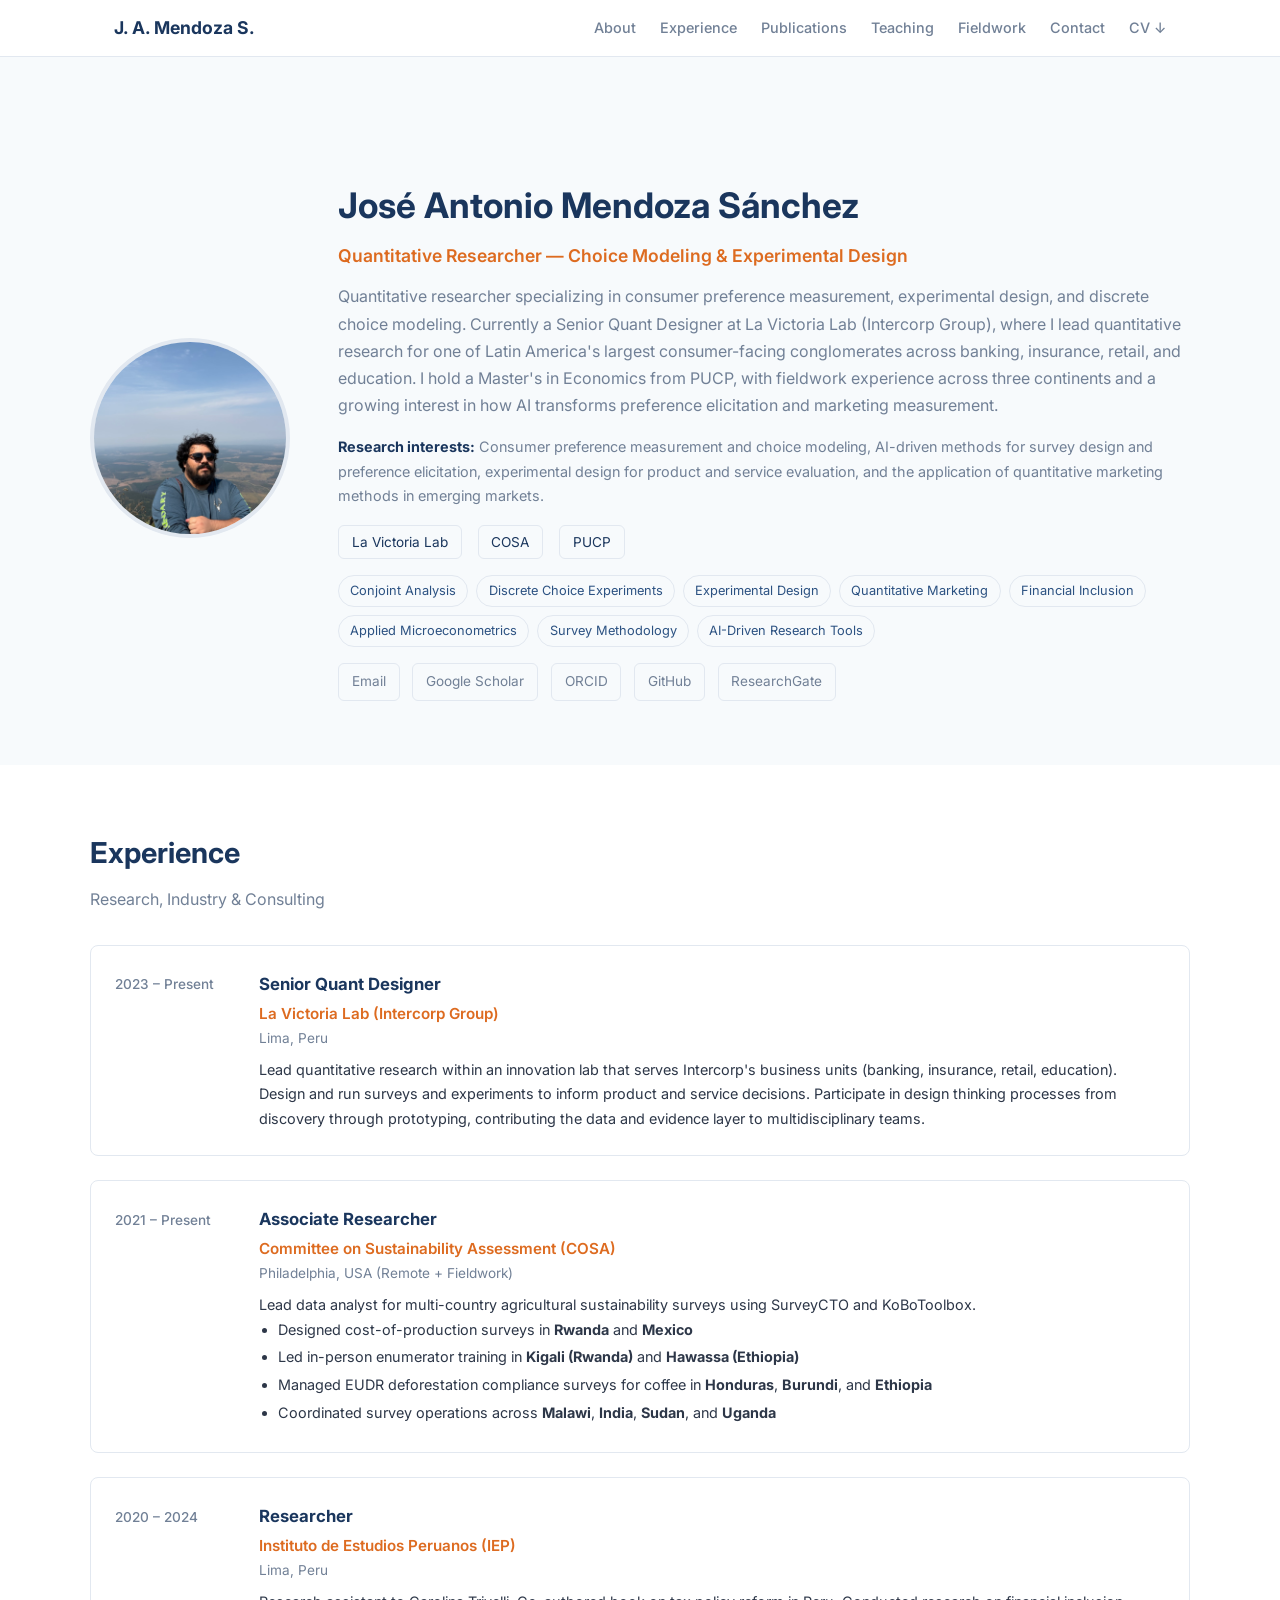
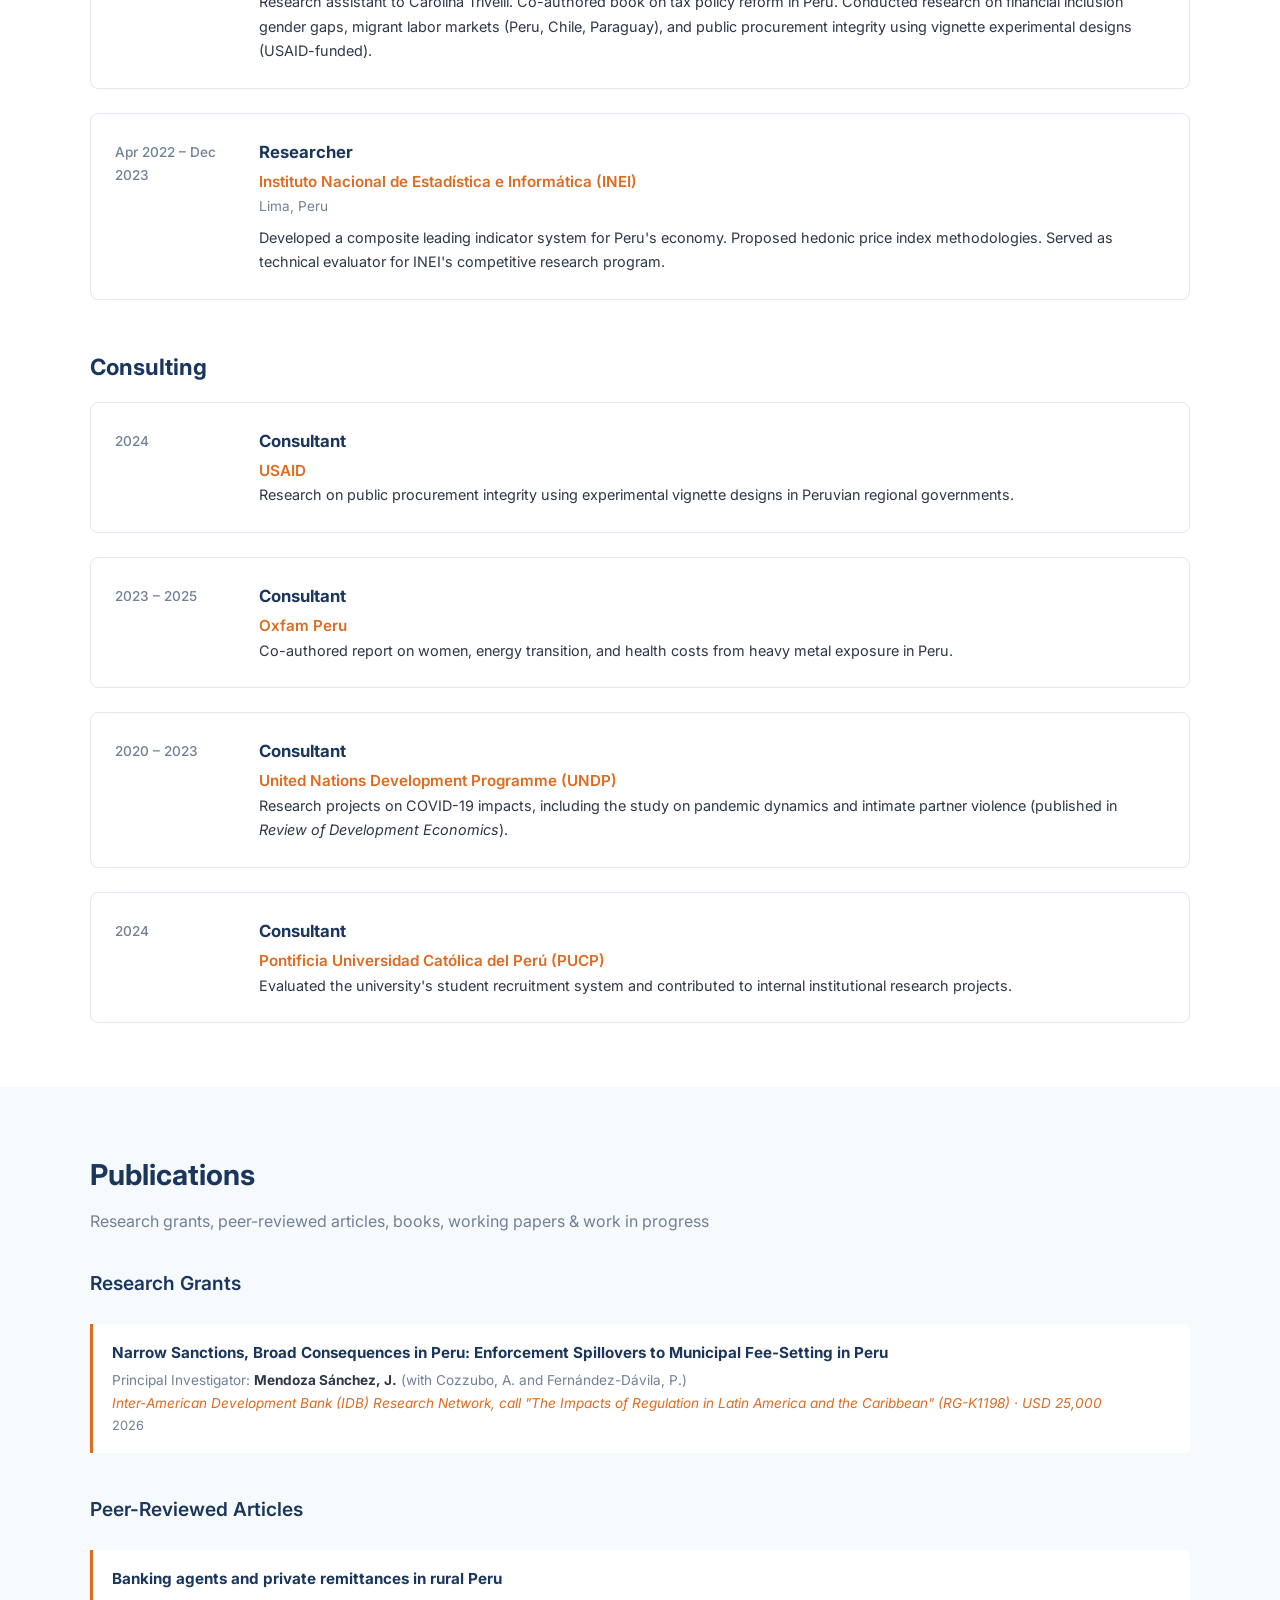
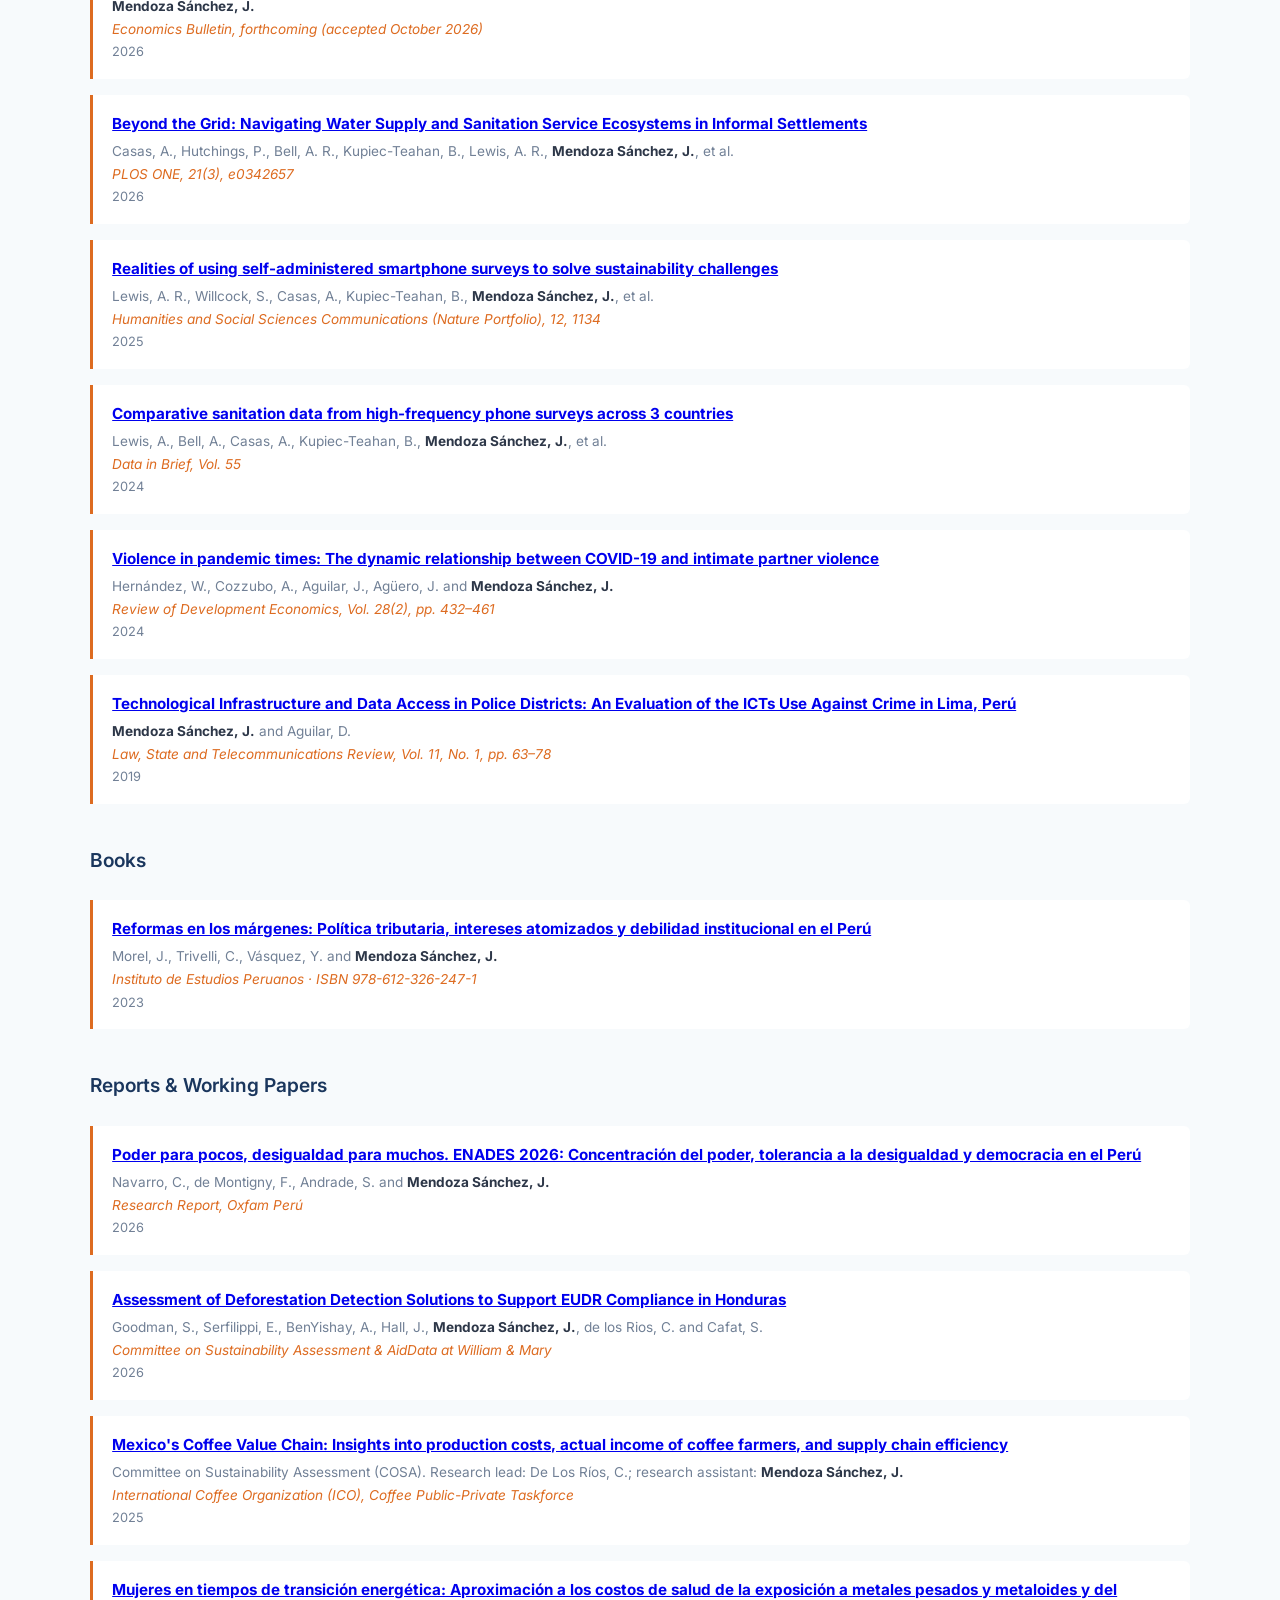
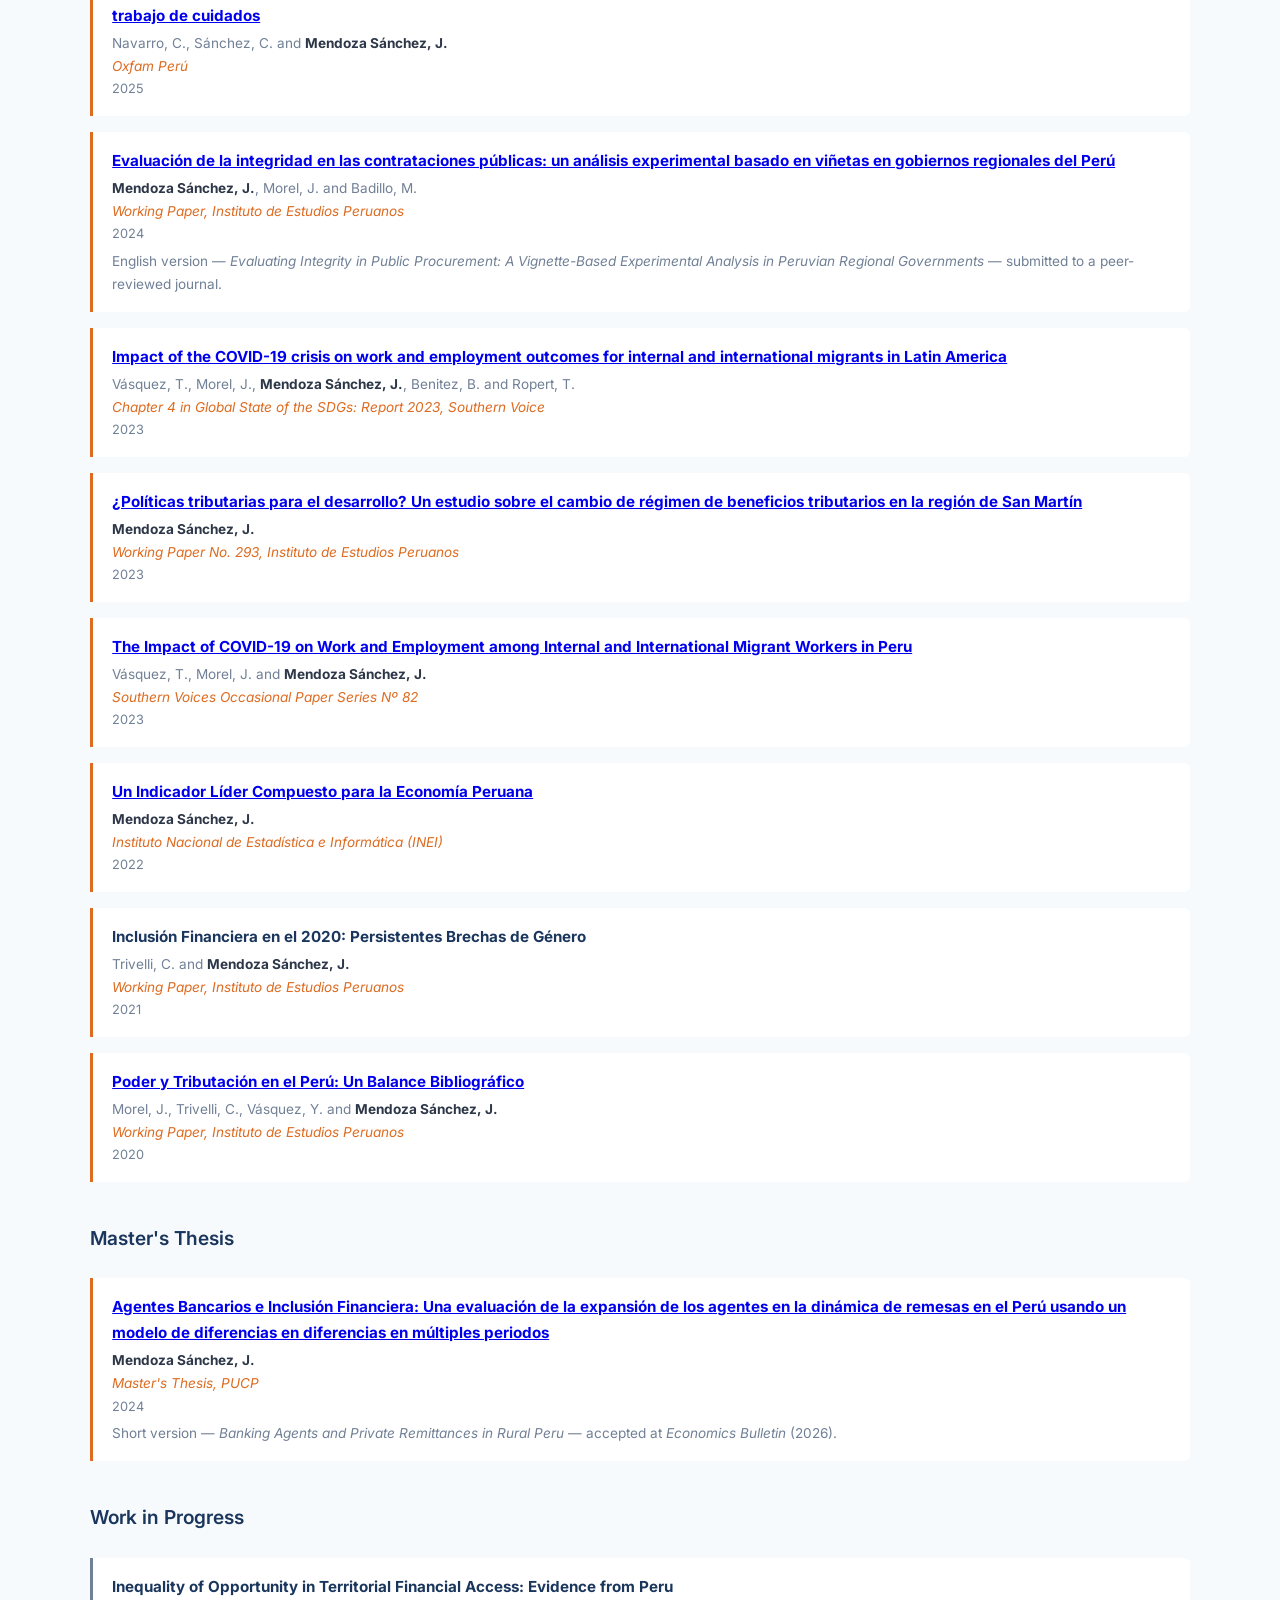
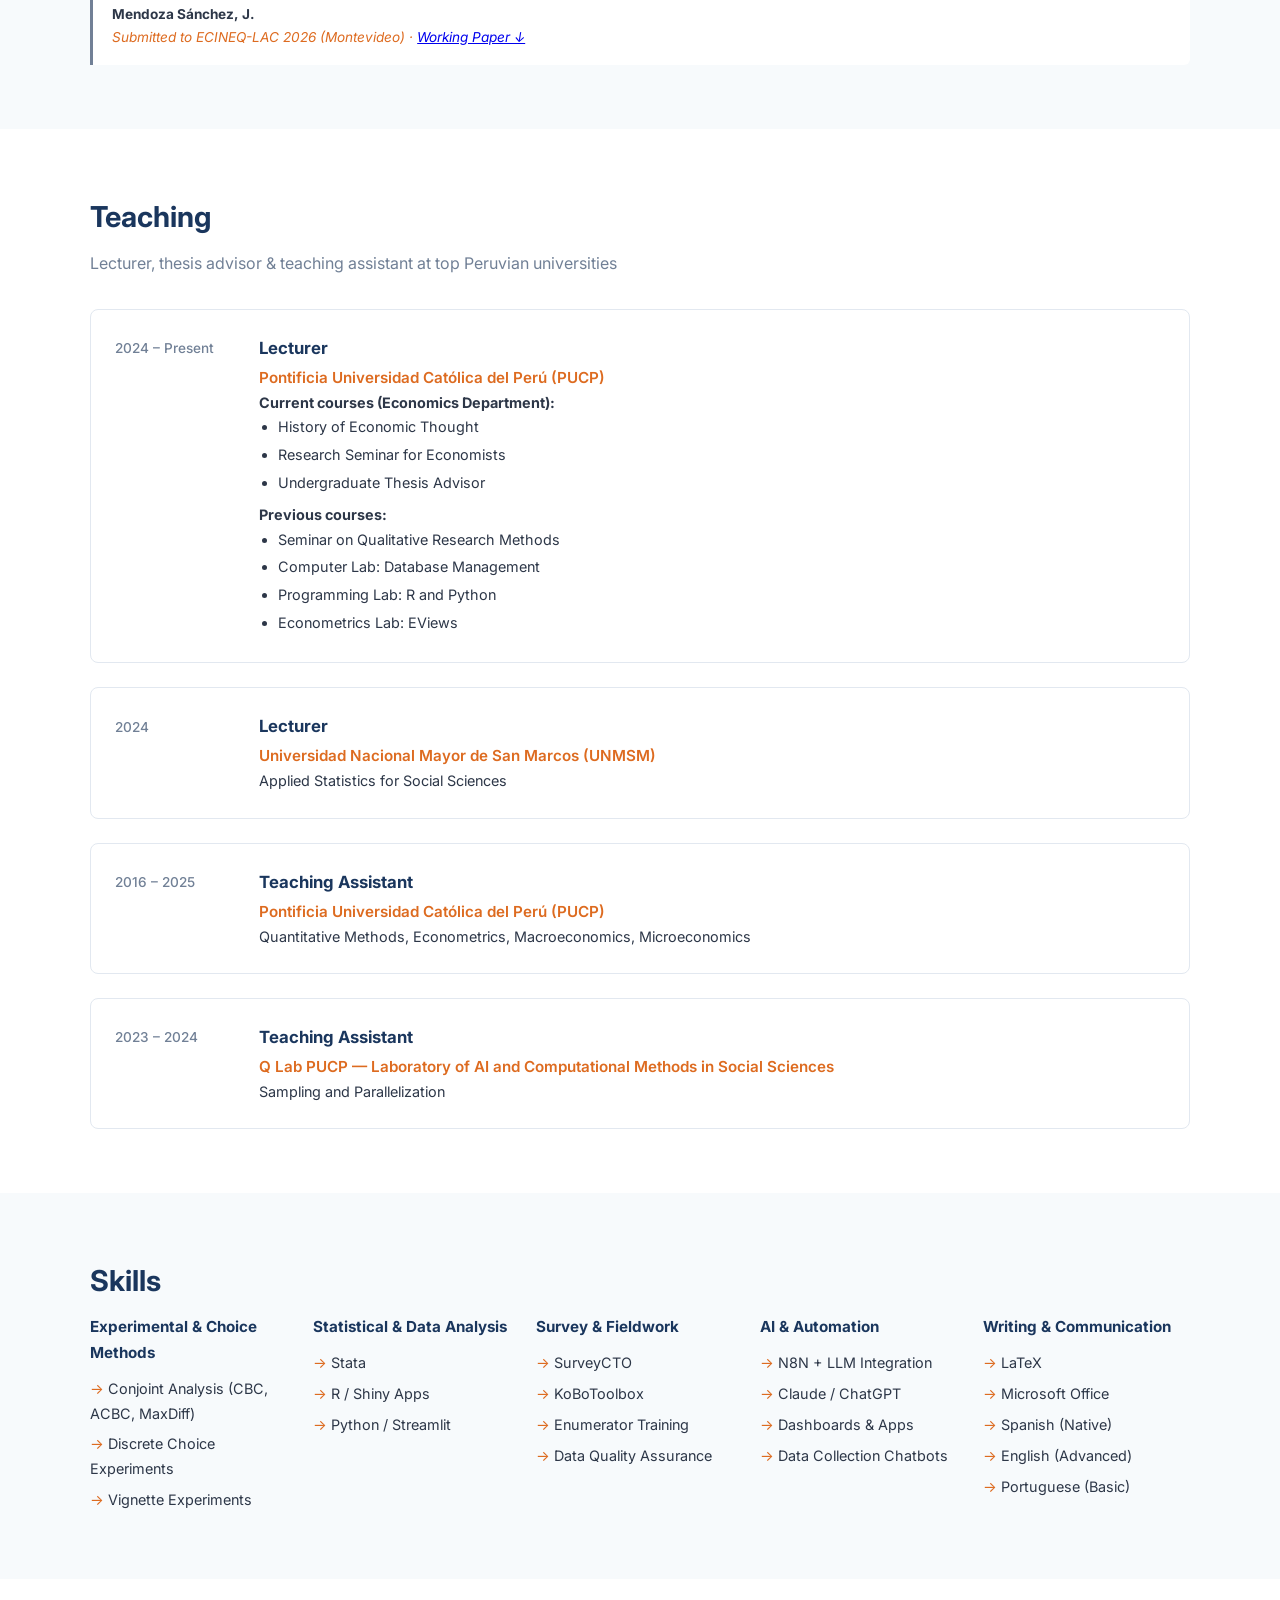
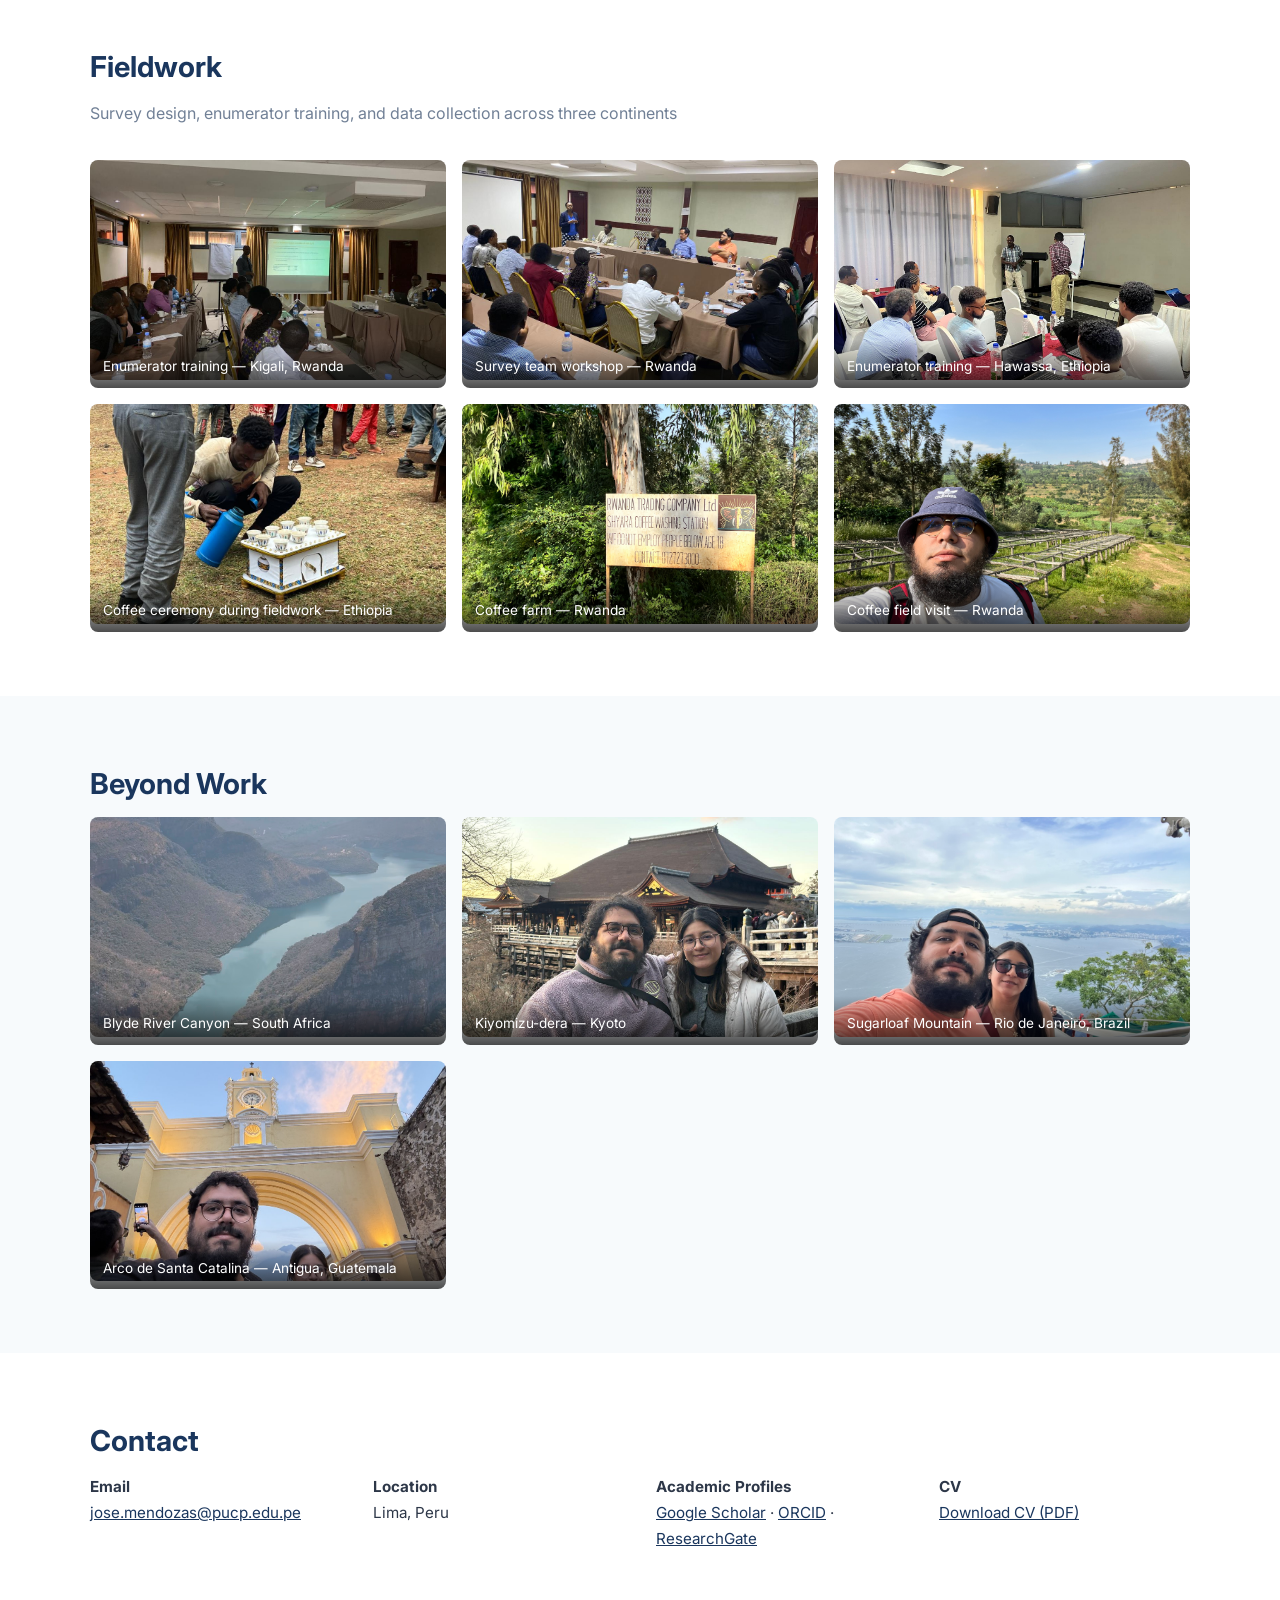
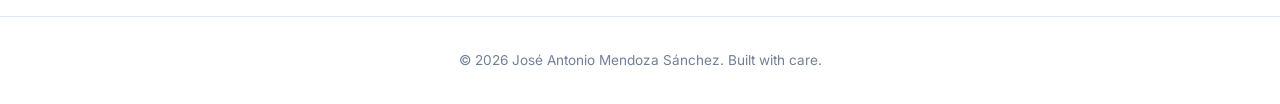
==== commit 4e85ed5c: "Remove Under Review section Co-Authored-By: Claude Opus 5.5 <noreply@anthropic.com>" ====
--- a/index.html
+++ b/index.html
@@ -169,7 +169,7 @@
 <section id="publications">
   <div class="container">
     <h2 class="section-title">Publications</h2>
-    <p class="section-subtitle">Research grants, peer-reviewed articles, books, working papers, under review & work in progress</p>
+    <p class="section-subtitle">Research grants, peer-reviewed articles, books, working papers & work in progress</p>
 
     <div class="pub-list">
       <h3 class="pub-category">Research Grants</h3>
@@ -322,27 +322,6 @@
         <div class="venue">Master's Thesis, PUCP</div>
         <div class="year">2024</div>
         <p style="font-size:0.85rem; color:#718096; margin-top:0.3rem;">Short version — <em>Banking Agents and Private Remittances in Rural Peru</em> — accepted at <em>Economics Bulletin</em> (2026).</p>
-      </div>
-
-      <h3 class="pub-category">Under Review</h3>
-
-      <div class="pub-item wip">
-        <h4>Fiscal Transfers and Local Financial Intermediation: Evidence from Mining Revenues in Peru</h4>
-        <div class="authors"><strong>Mendoza Sánchez, J.</strong></div>
-        <div class="venue">Under review</div>
-      </div>
-
-      <div class="pub-item wip">
-        <h4>Financial Access and the Local Resource Curse: Evidence from Mining Transfers in Peru</h4>
-        <div class="authors"><strong>Mendoza Sánchez, J.</strong></div>
-        <div class="venue">Under review</div>
-      </div>
-
-
-      <div class="pub-item wip">
-        <h4>The Last Mile of Financial Inclusion: Offices, Agents, and the Districts Left Behind in Peru</h4>
-        <div class="authors"><strong>Mendoza Sánchez, J.</strong></div>
-        <div class="venue">Under review</div>
       </div>
 
       <h3 class="pub-category">Work in Progress</h3>
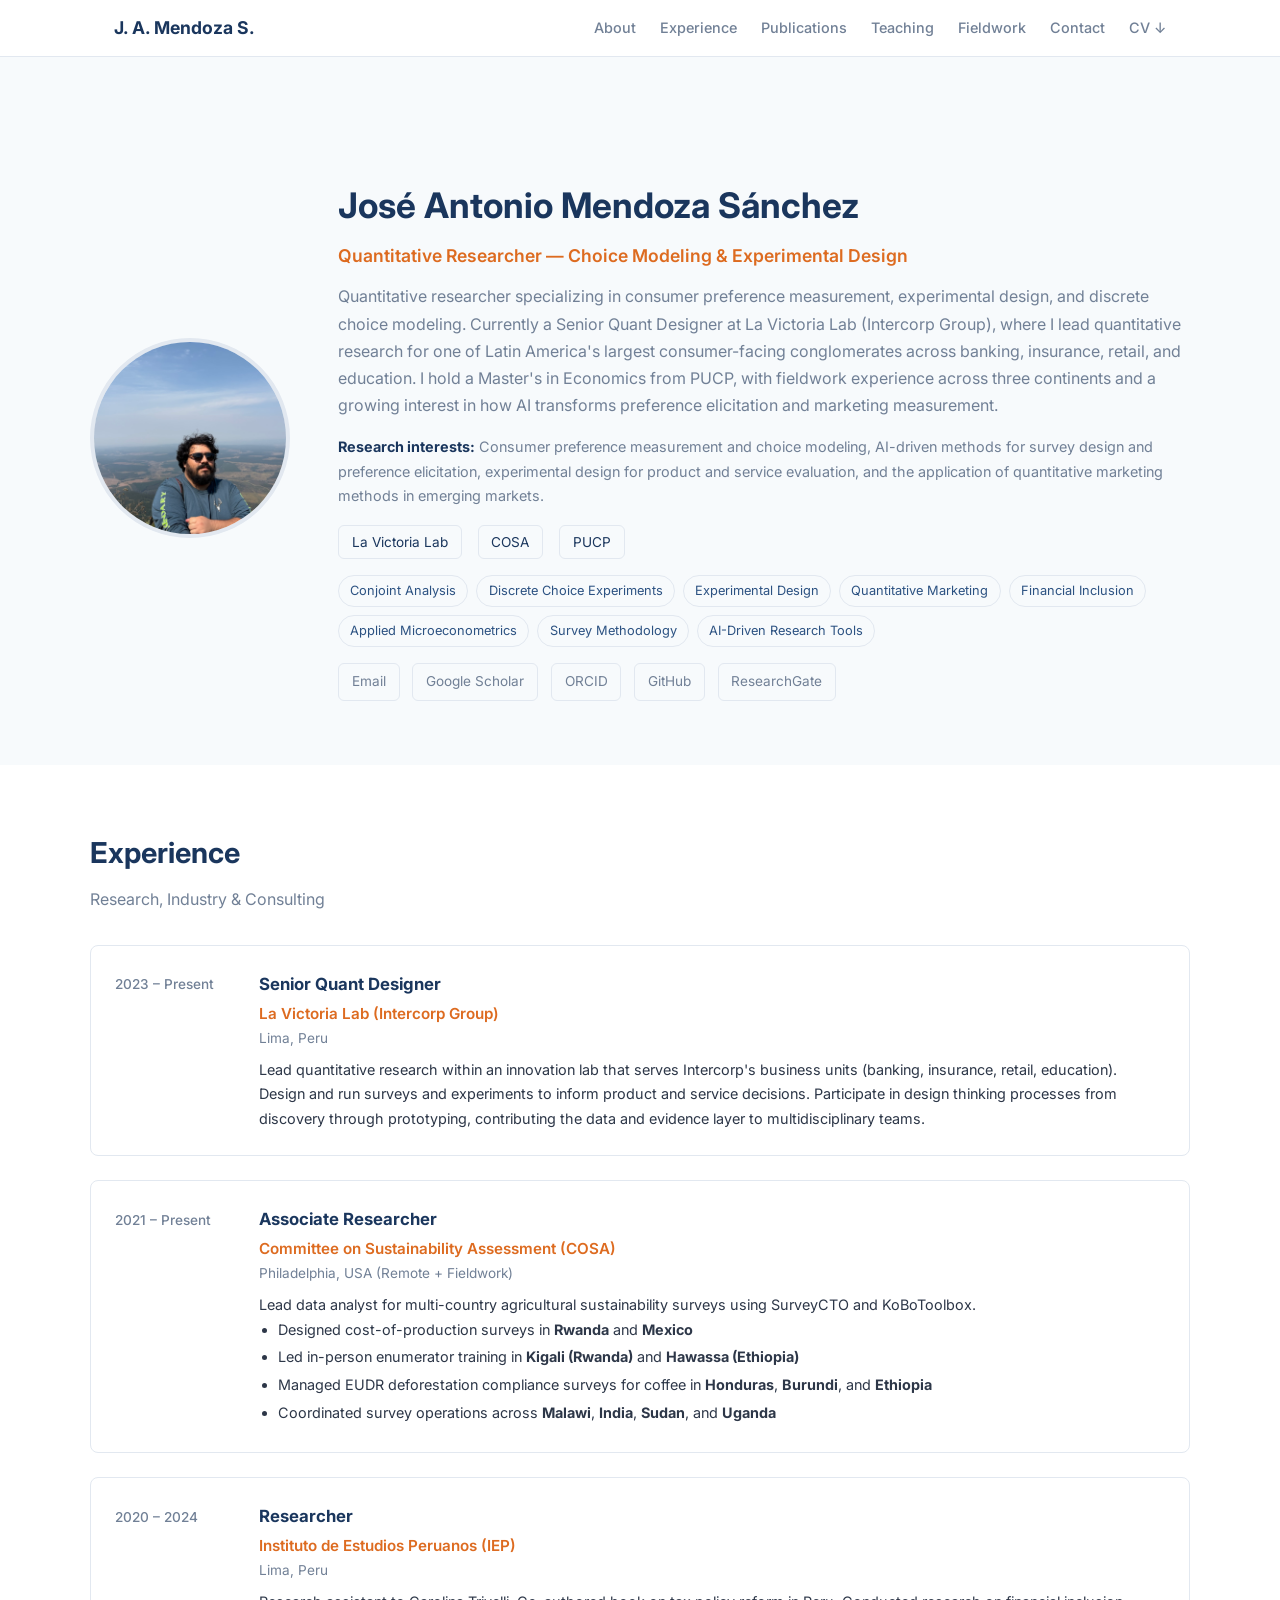
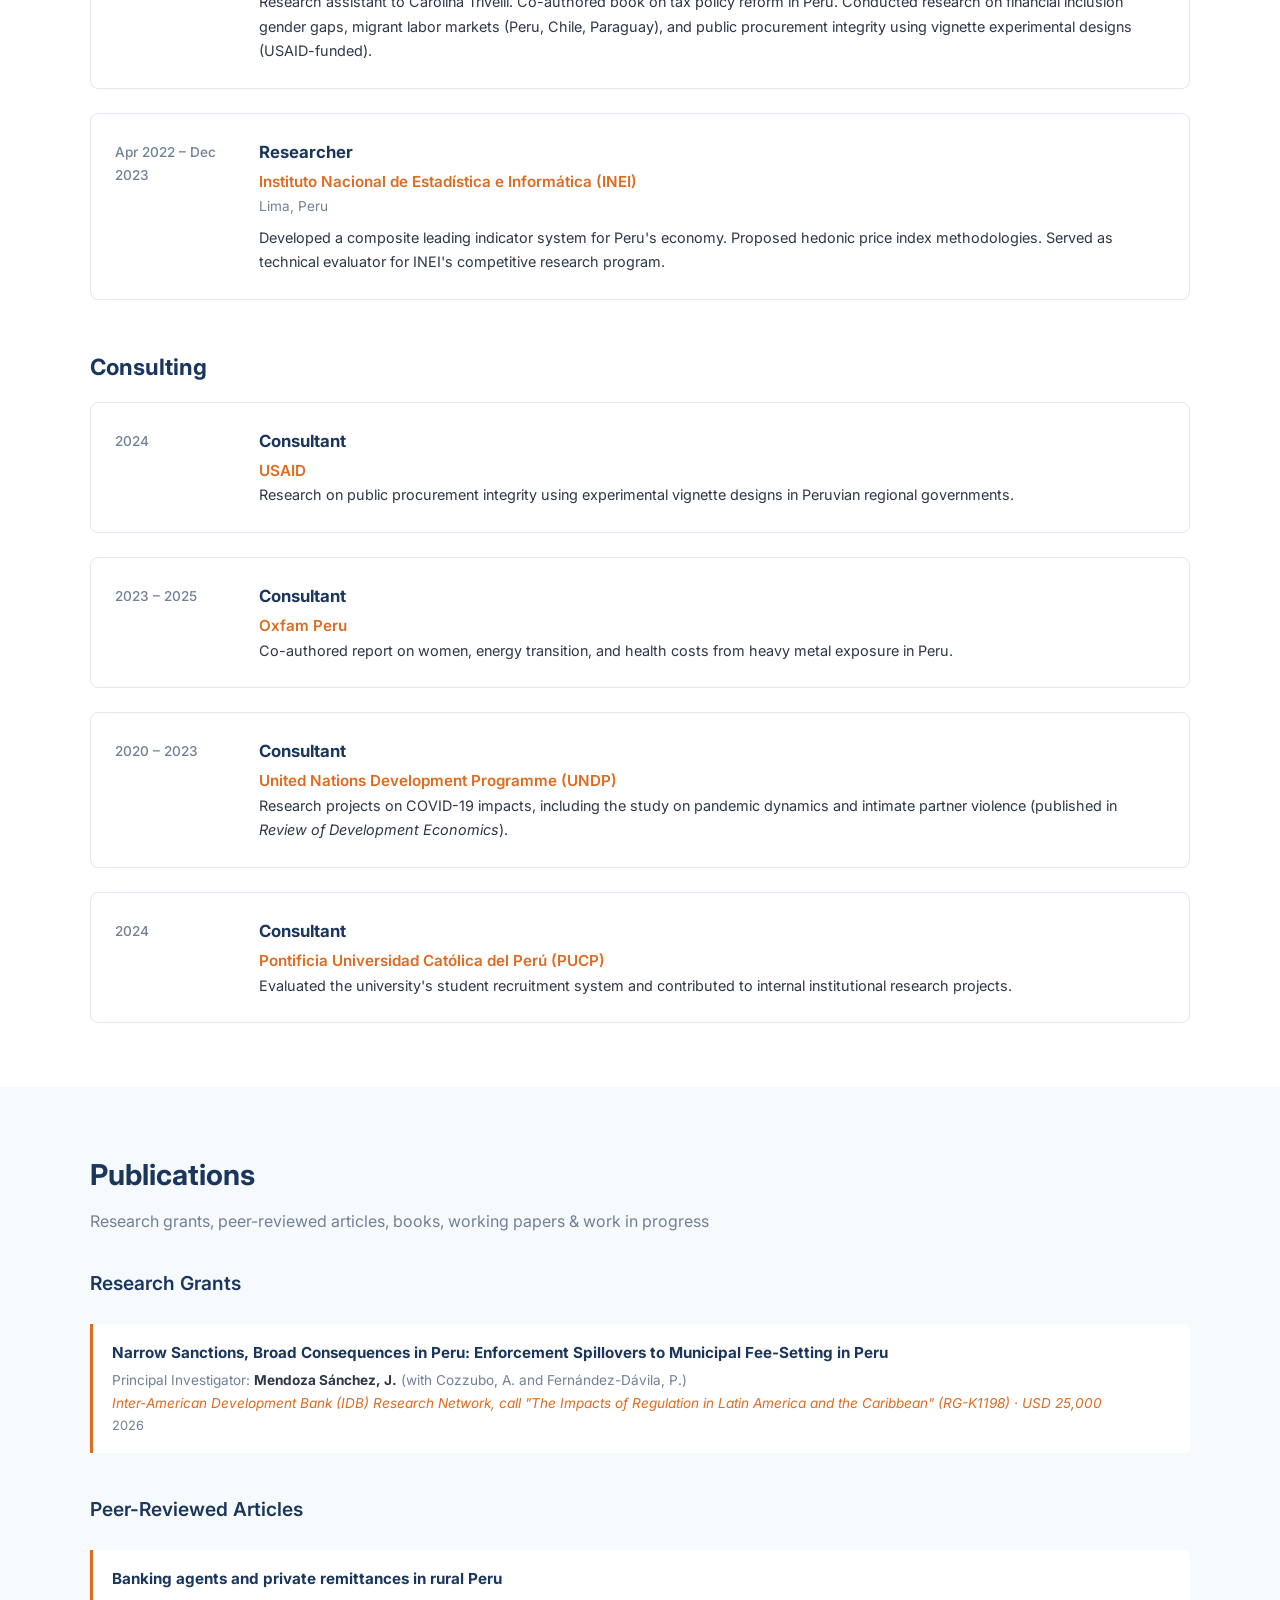
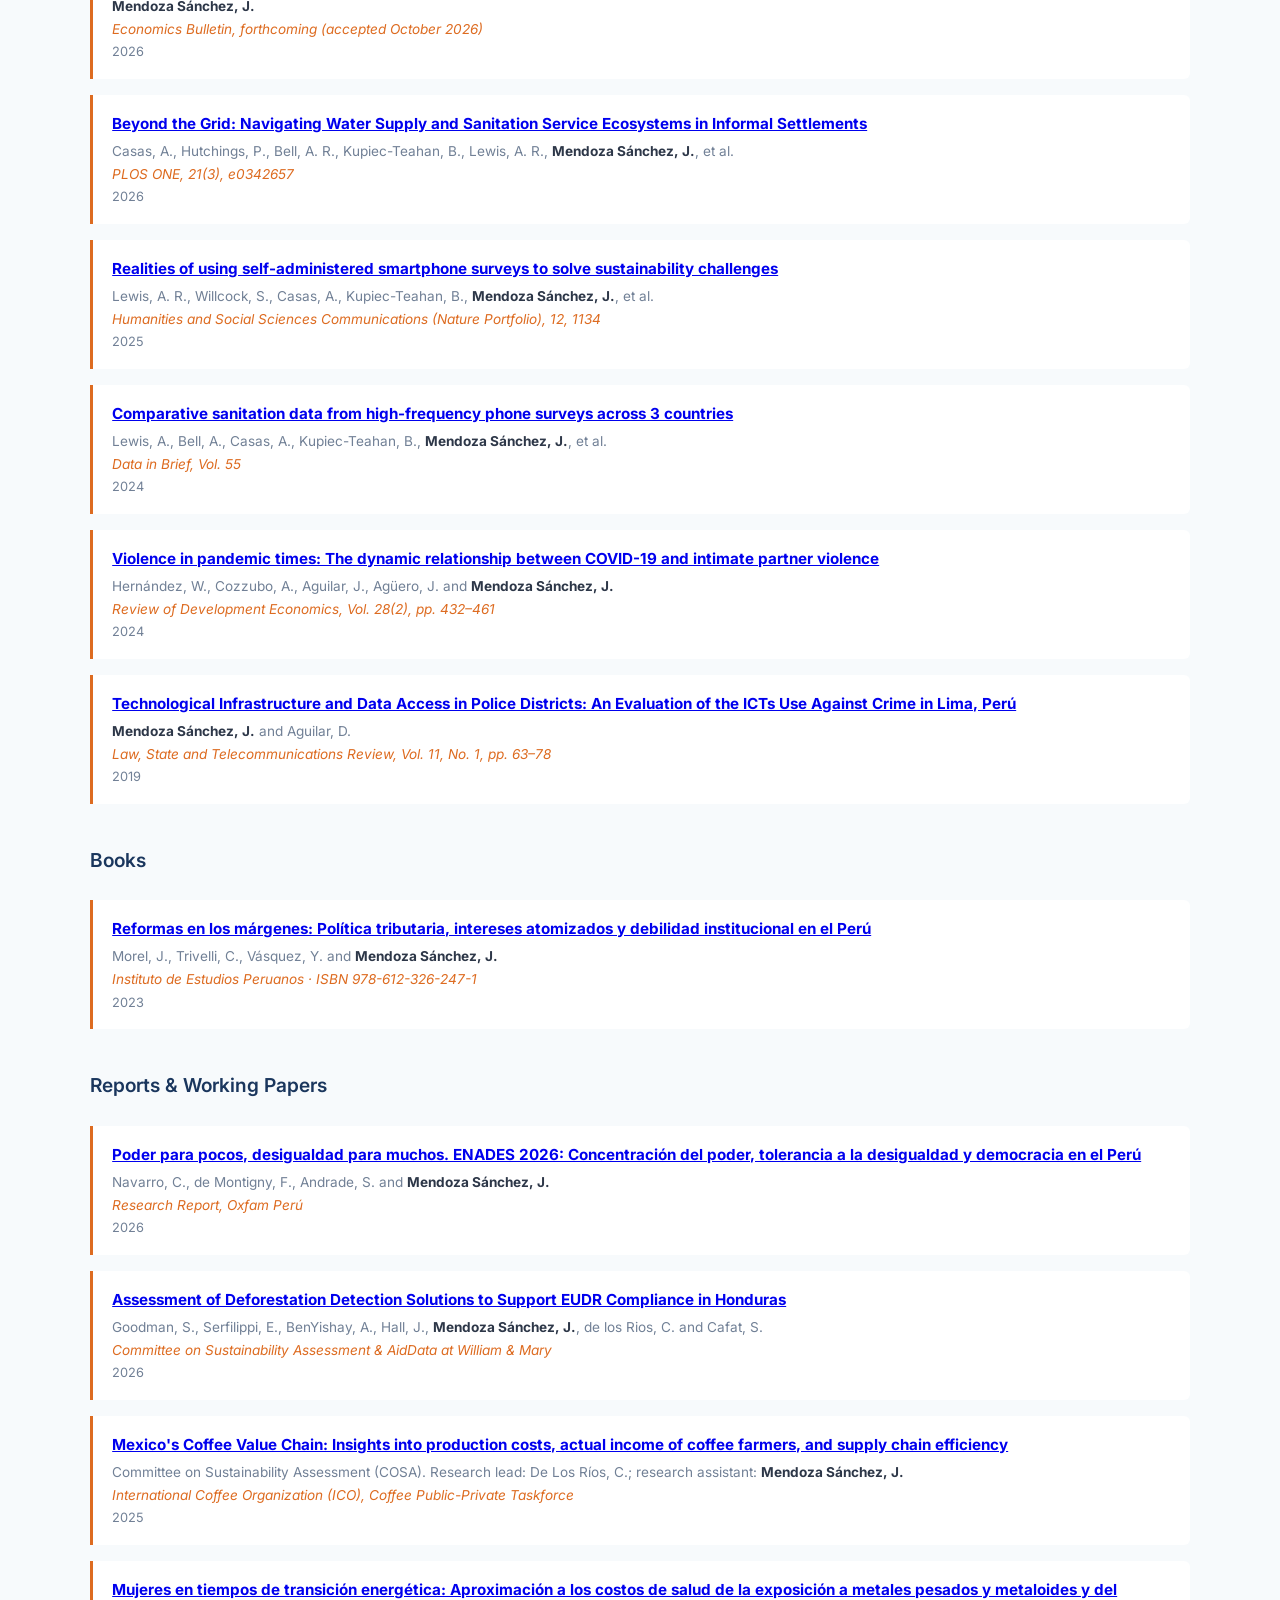
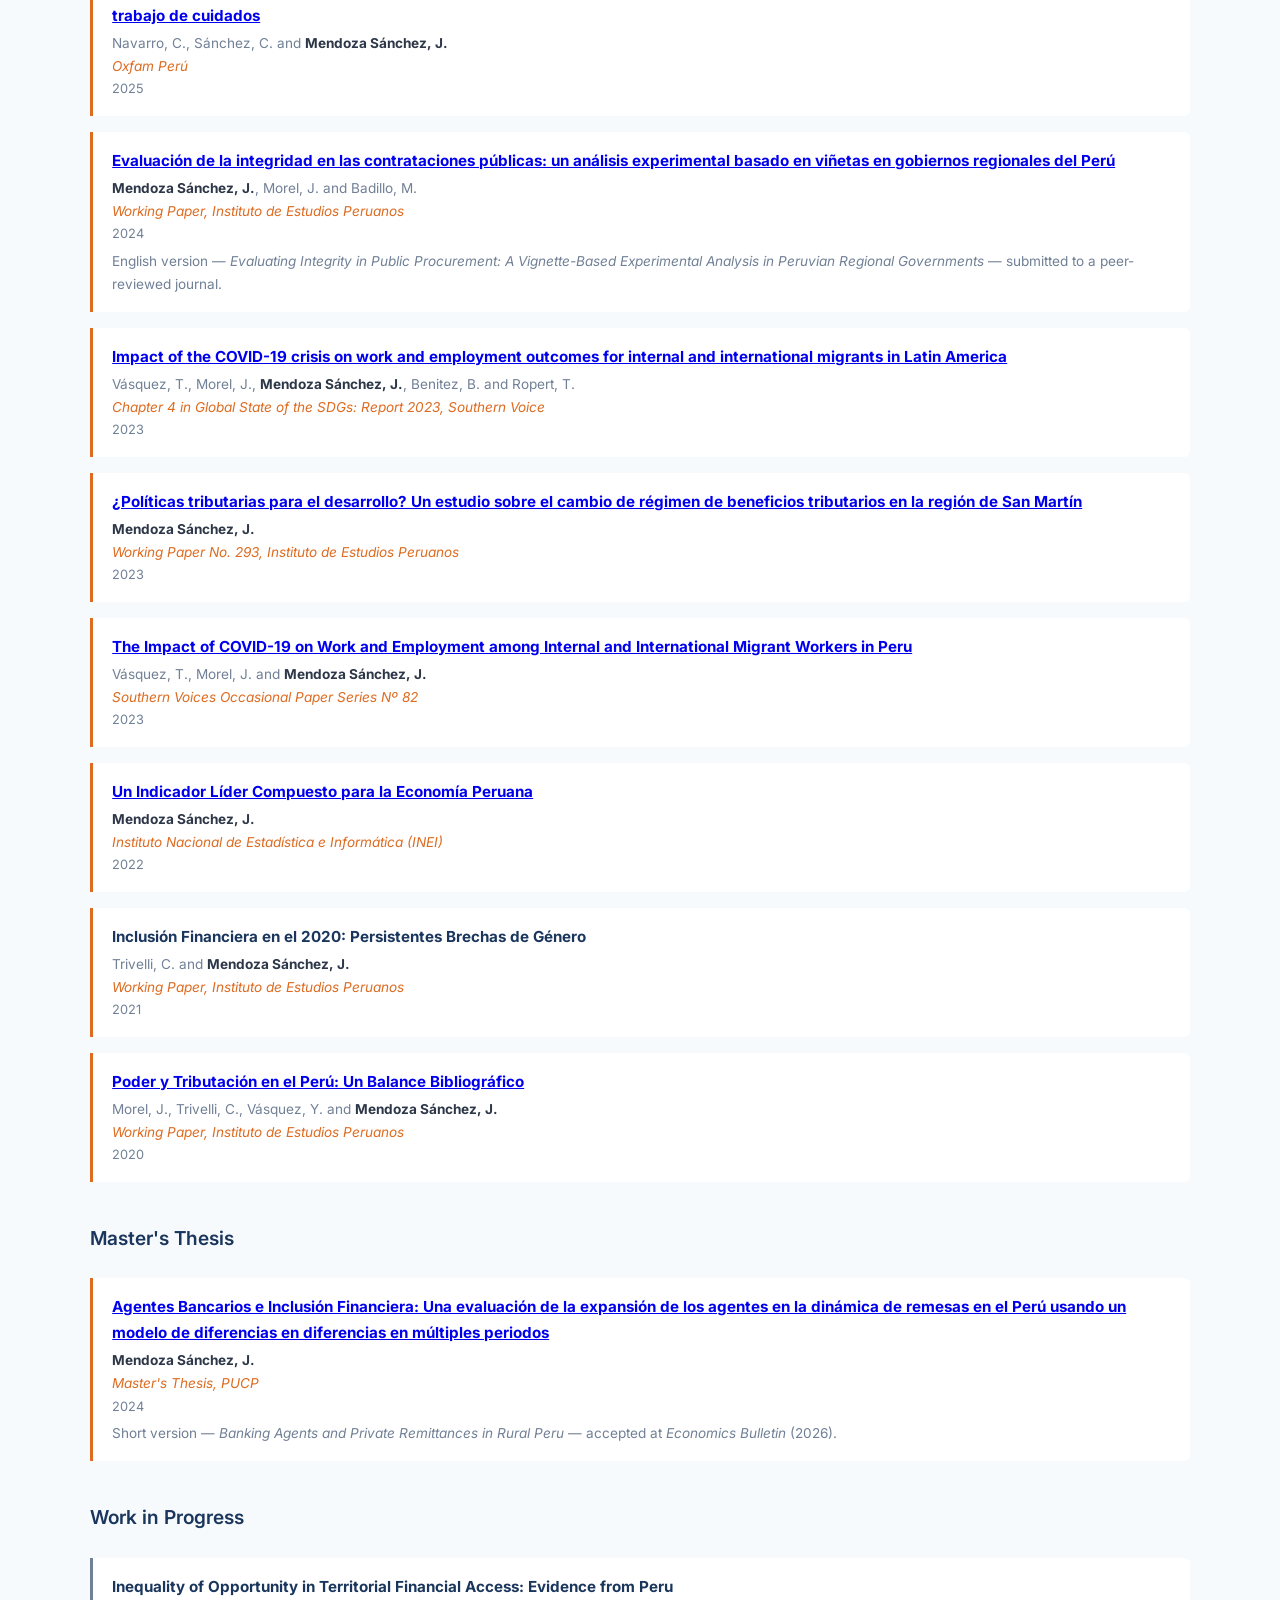
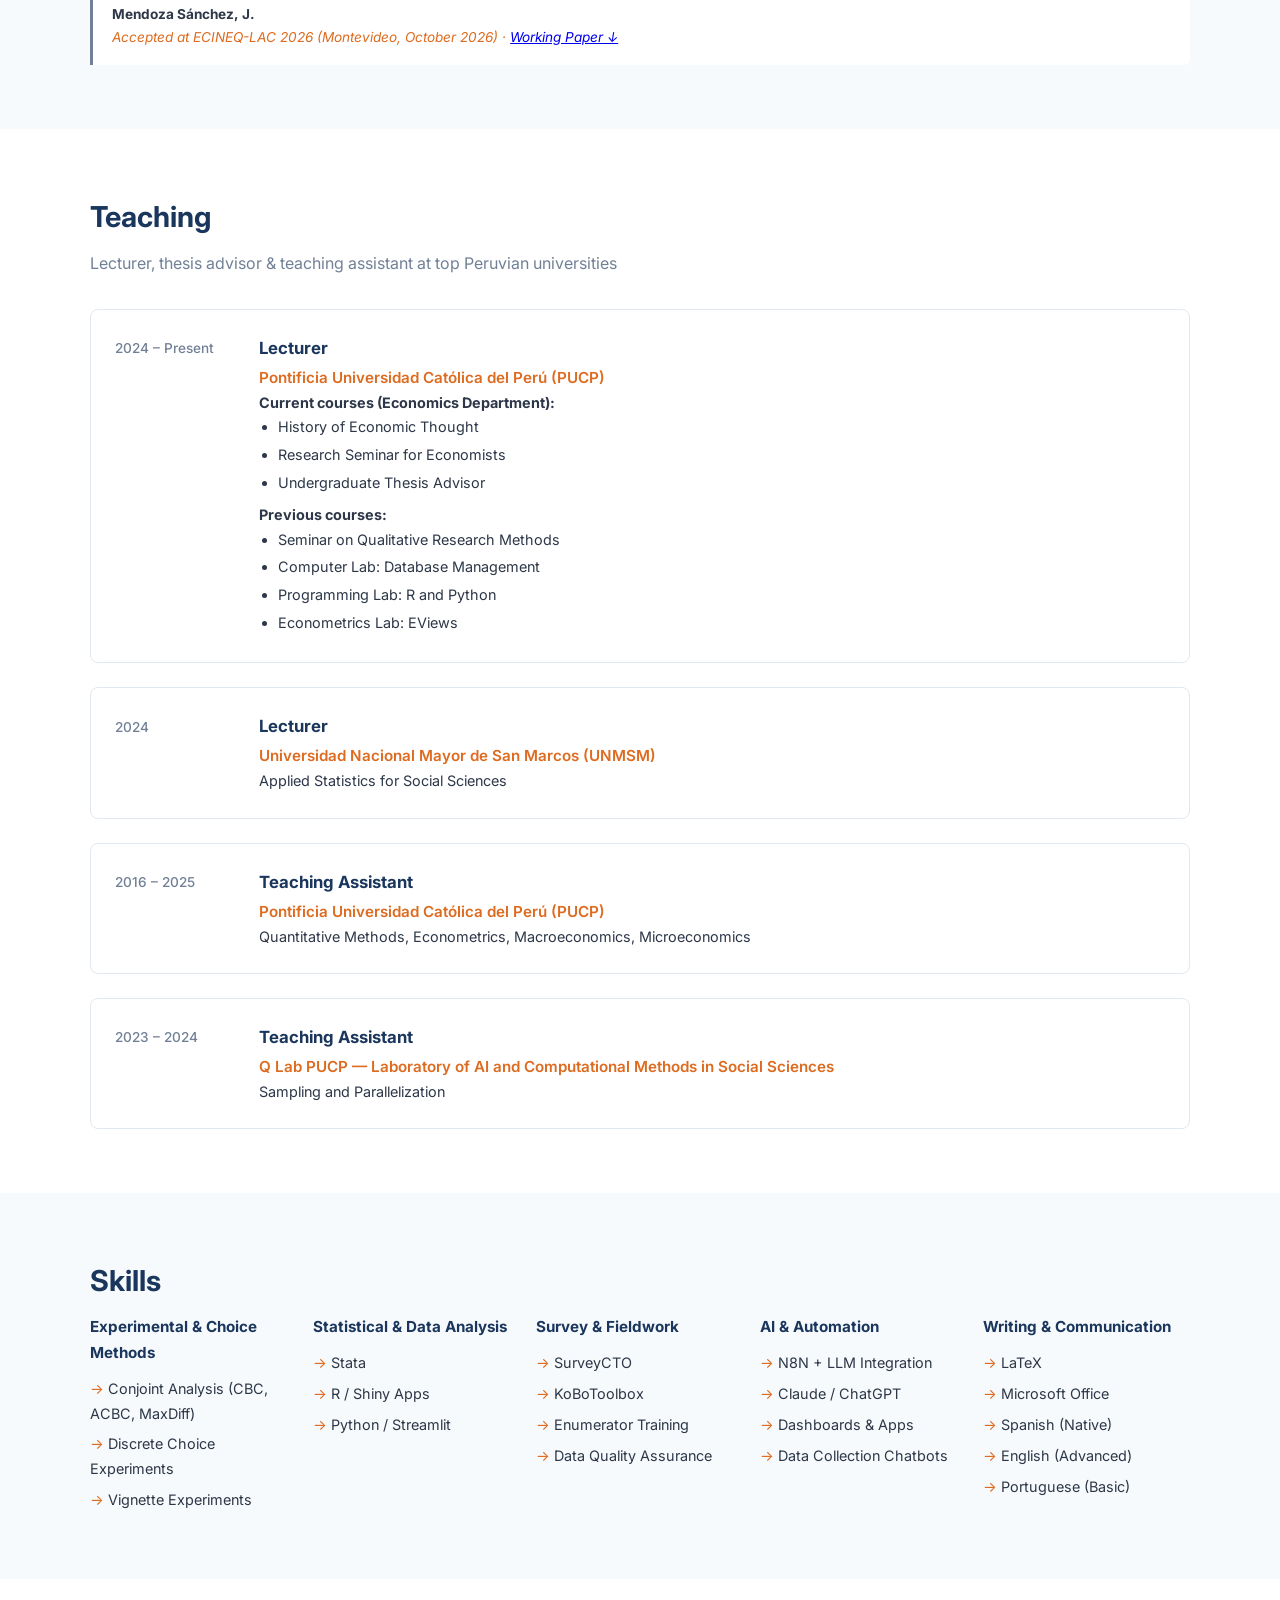
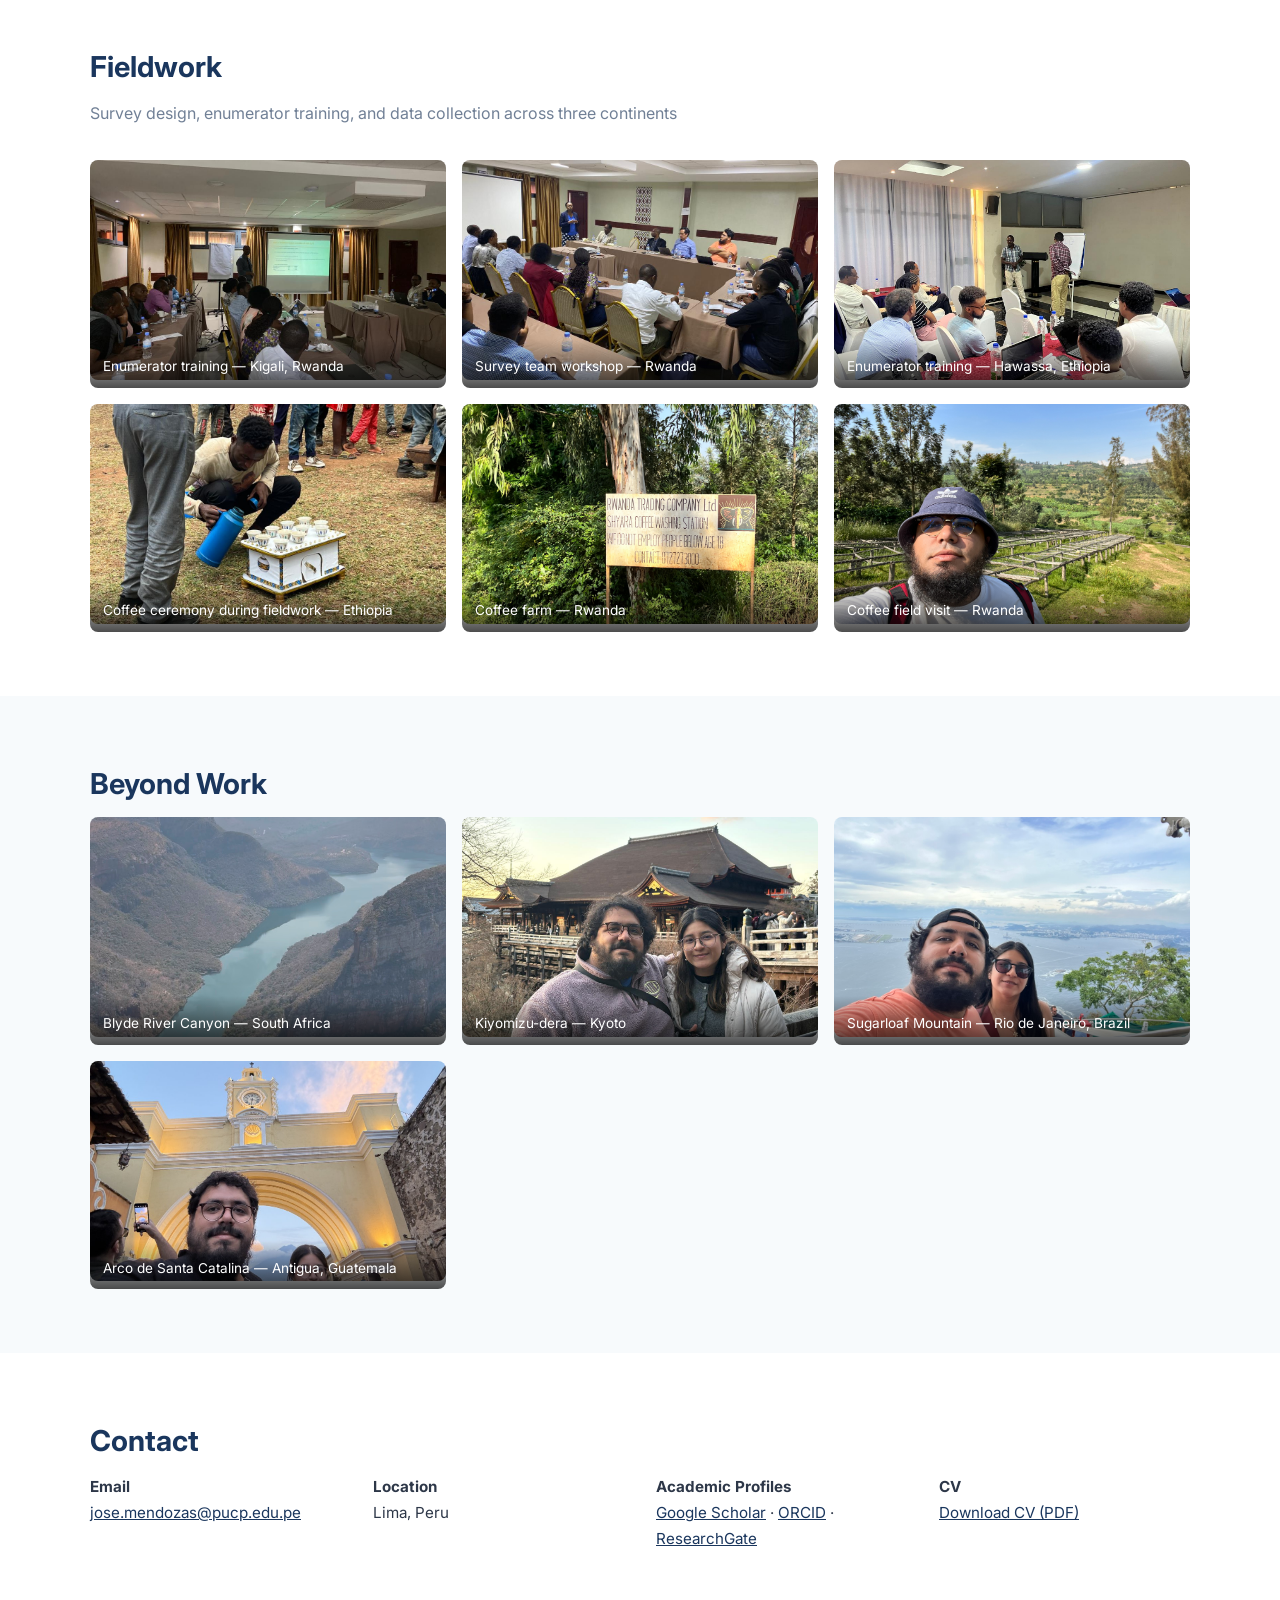
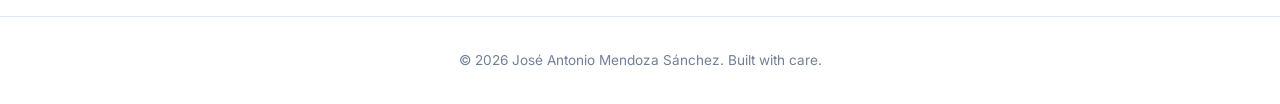
==== commit cea3a7be: "Update IOp working paper to Sep 2026 version; ECINEQ-LAC accepted Co-Authored-By: Claude Opus 5.5 <n" ====
--- a/index.html
+++ b/index.html
@@ -329,7 +329,7 @@
       <div class="pub-item wip">
         <h4>Inequality of Opportunity in Territorial Financial Access: Evidence from Peru</h4>
         <div class="authors"><strong>Mendoza Sánchez, J.</strong></div>
-        <div class="venue">Submitted to ECINEQ-LAC 2026 (Montevideo) · <a href="assets/uploads/wp_iop_financial_access.pdf" target="_blank">Working Paper ↓</a></div>
+        <div class="venue">Accepted at ECINEQ-LAC 2026 (Montevideo, October 2026) · <a href="assets/uploads/wp_iop_financial_access.pdf" target="_blank">Working Paper ↓</a></div>
       </div>
 
 
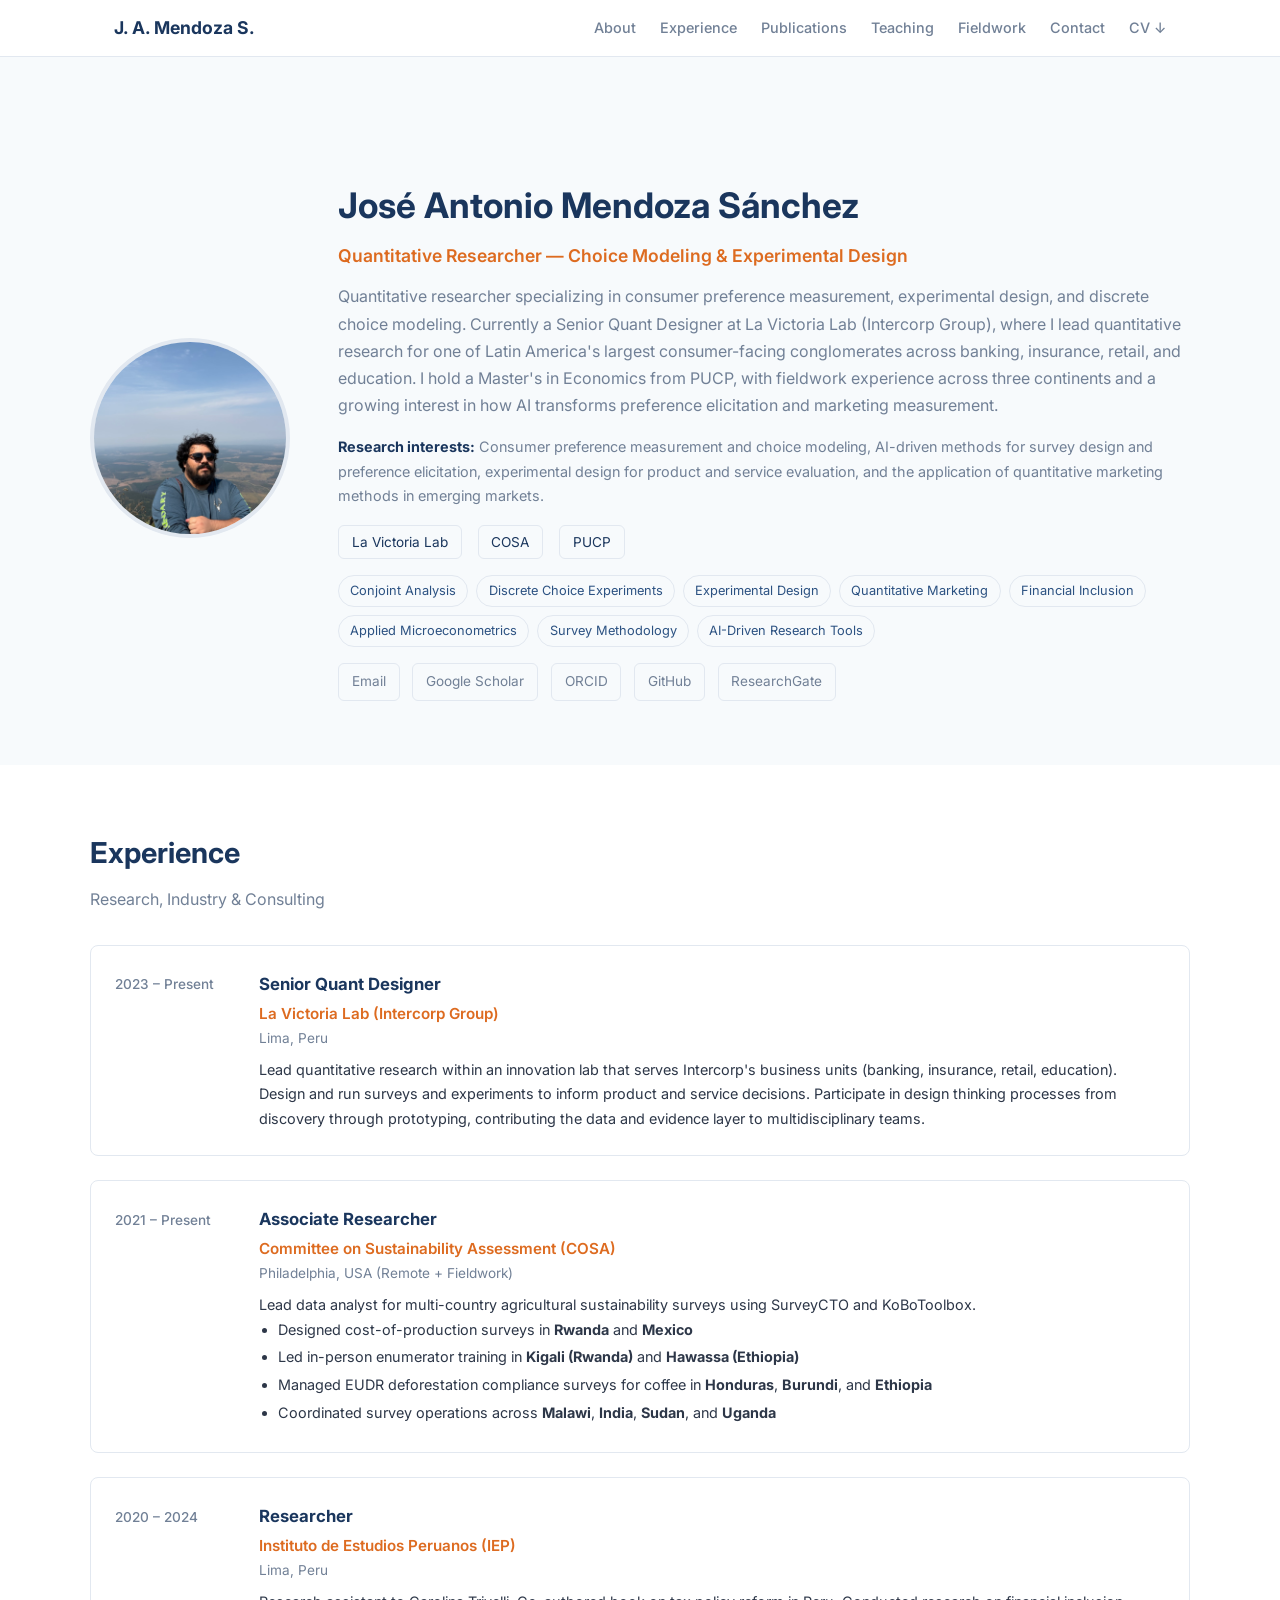
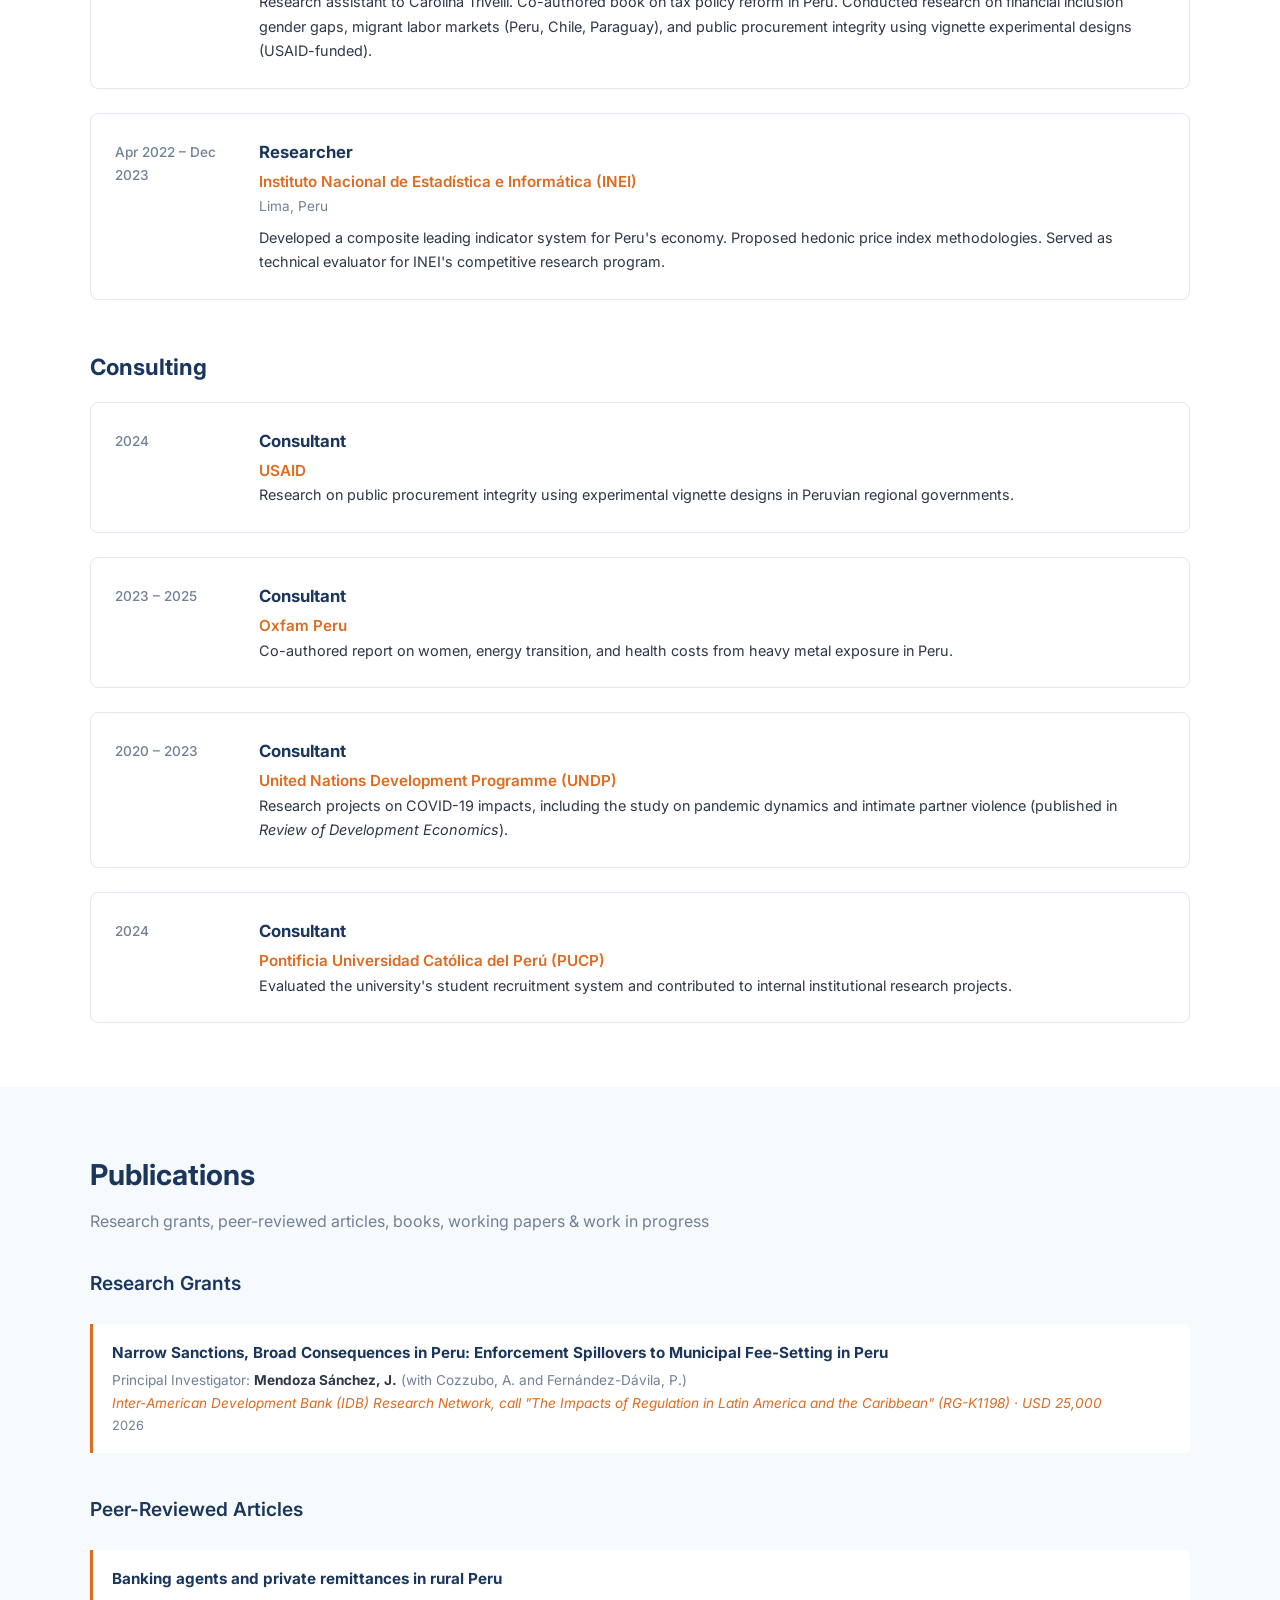
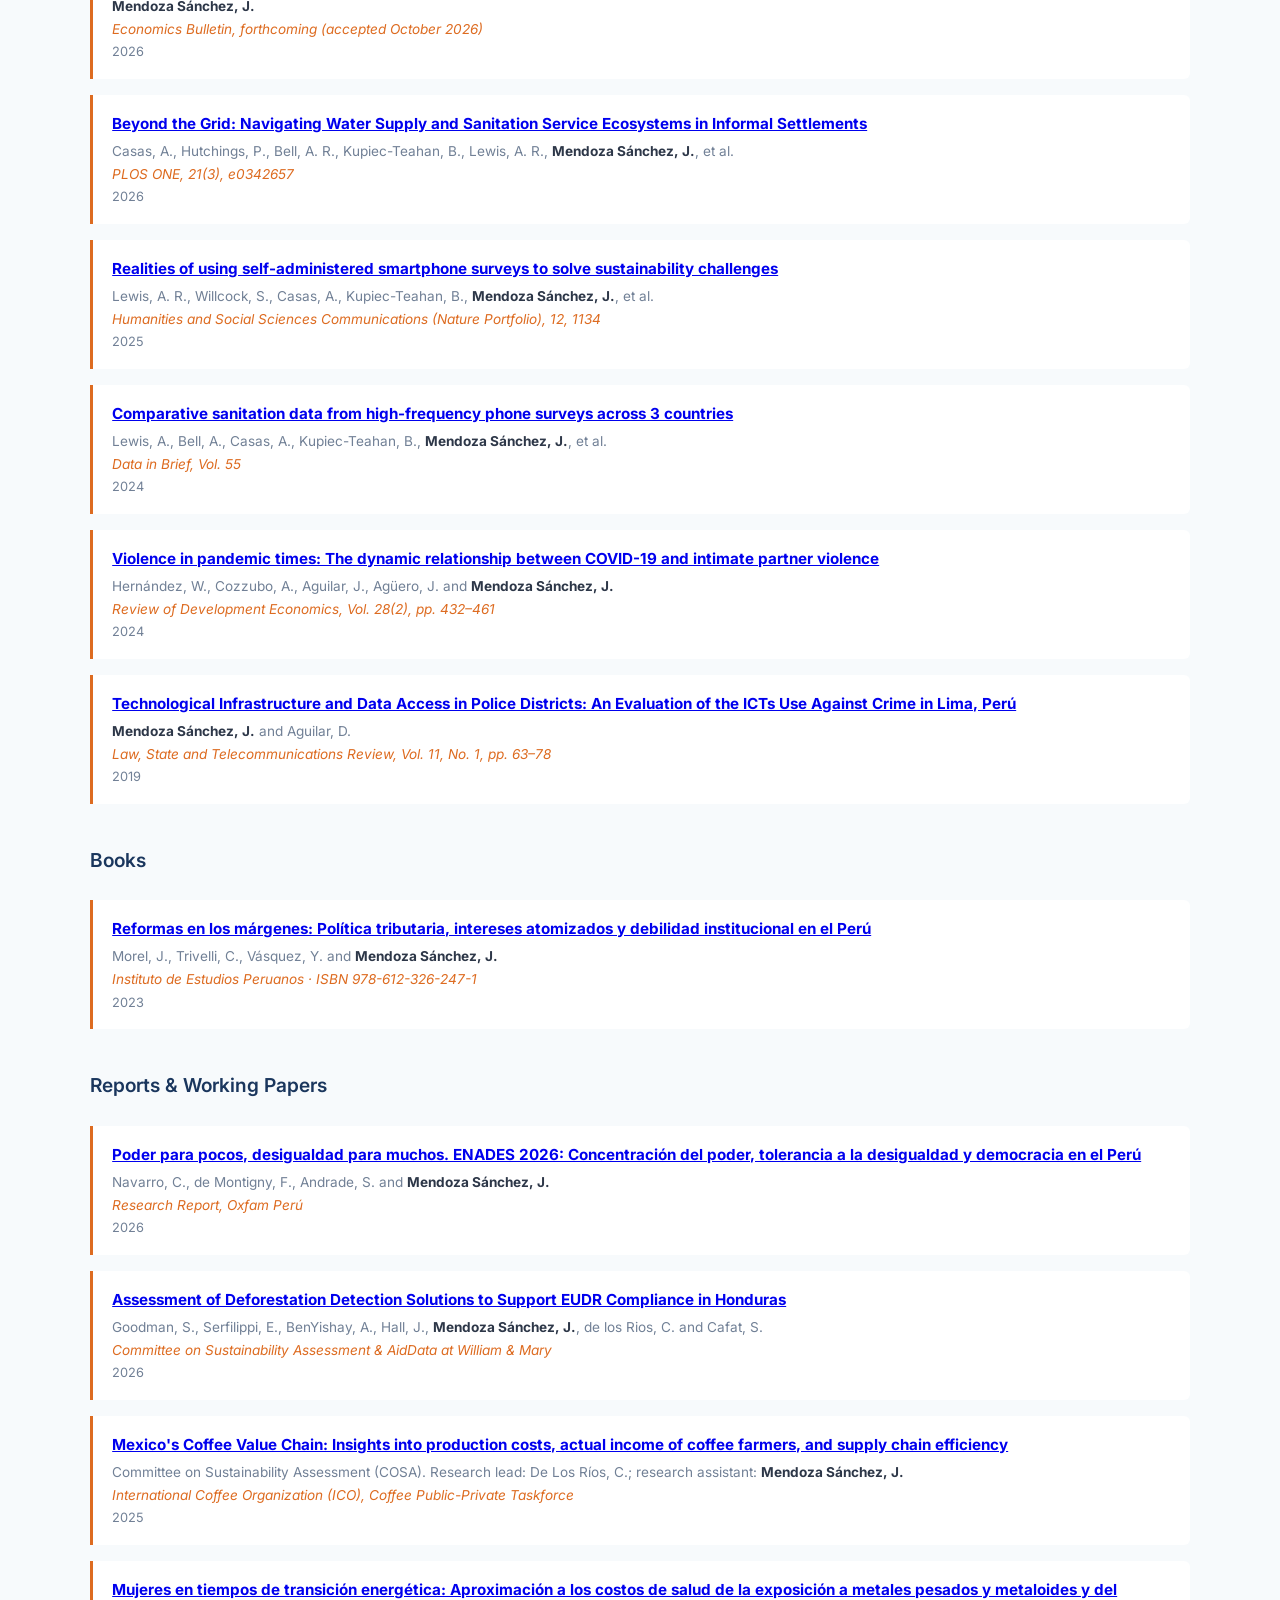
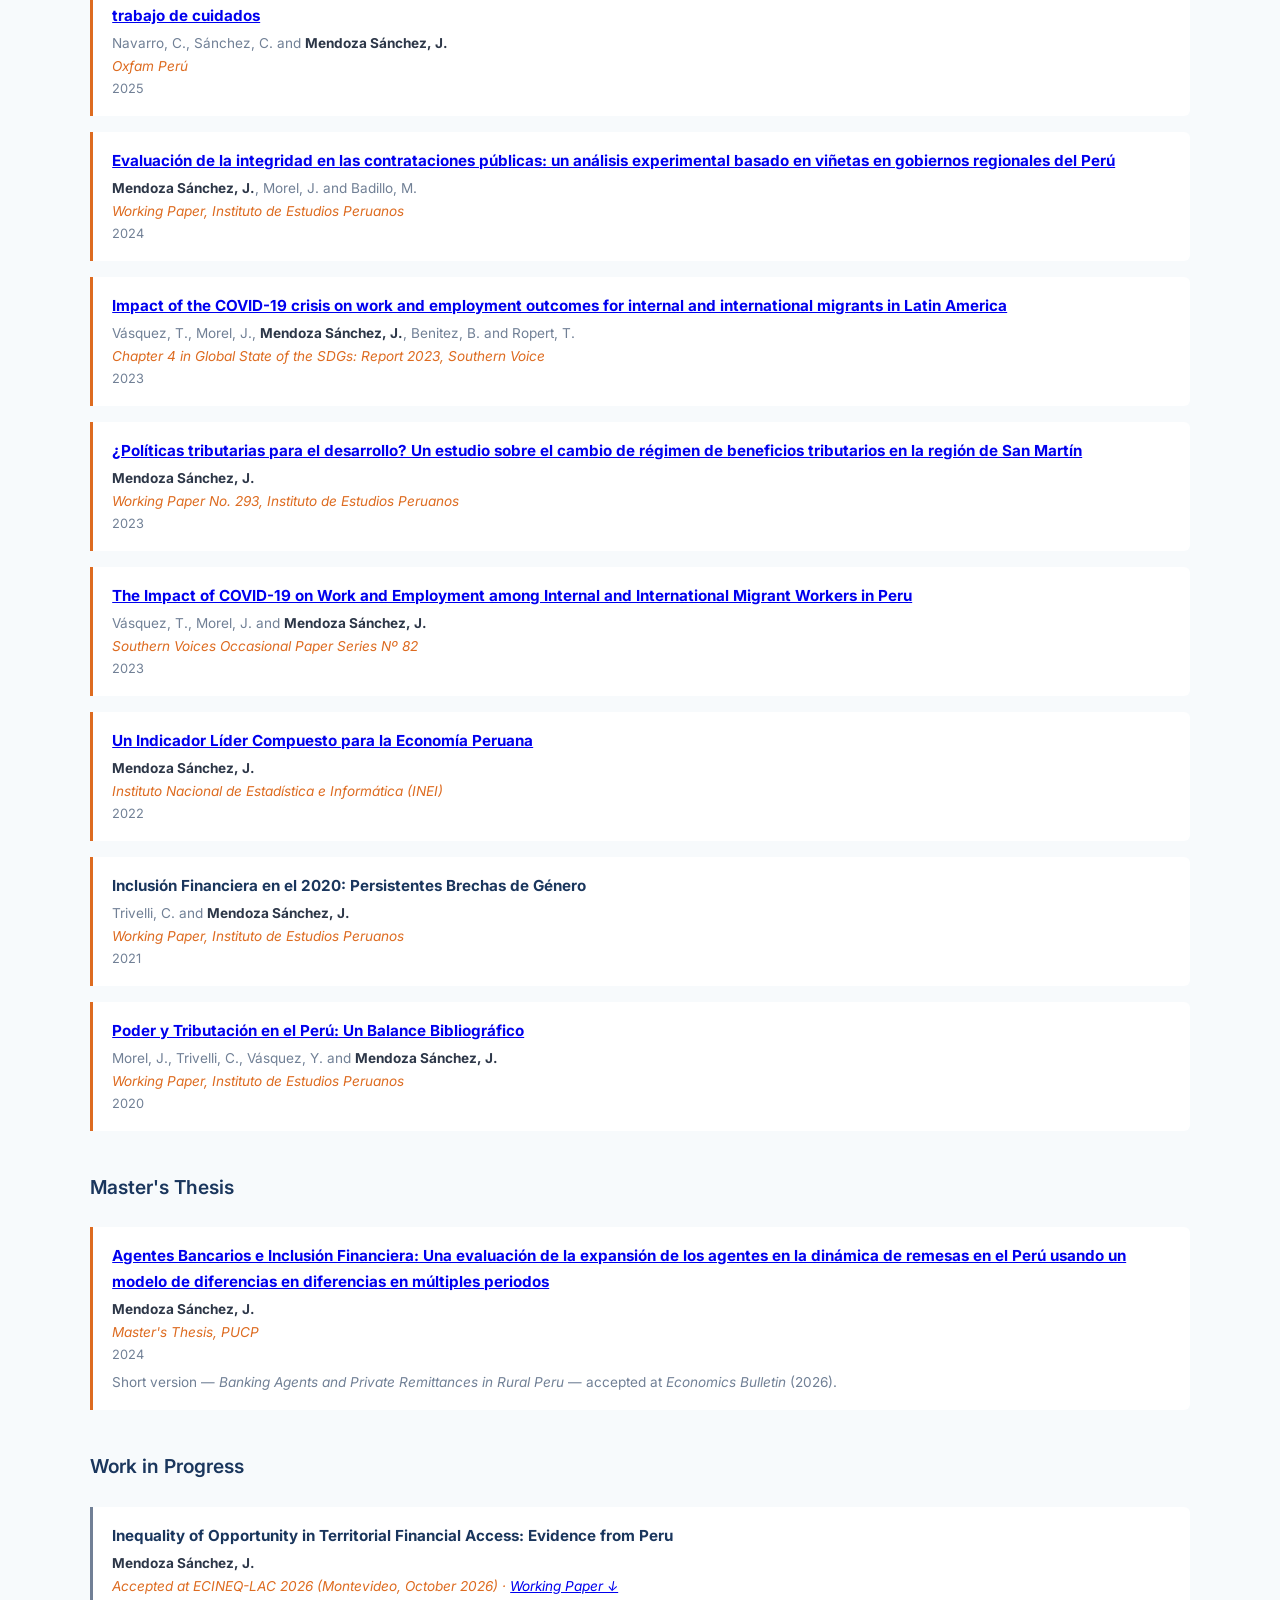
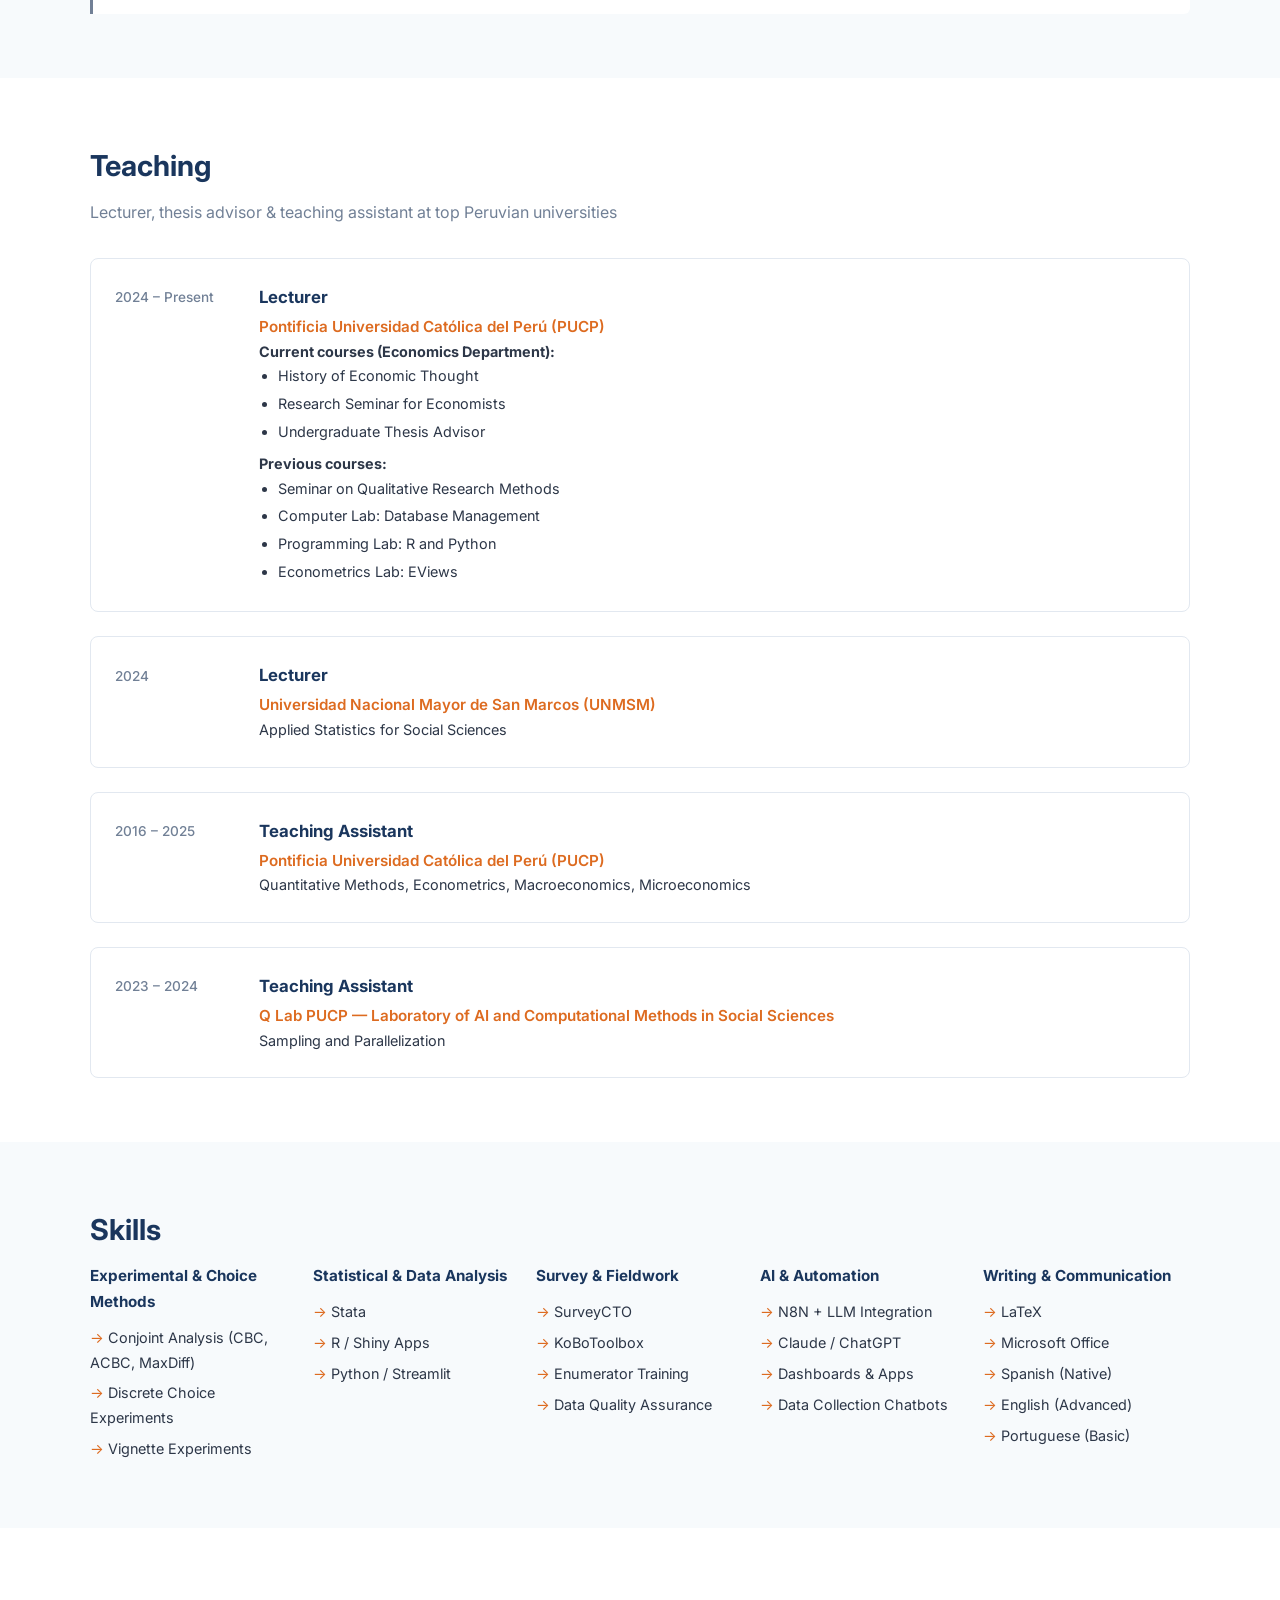
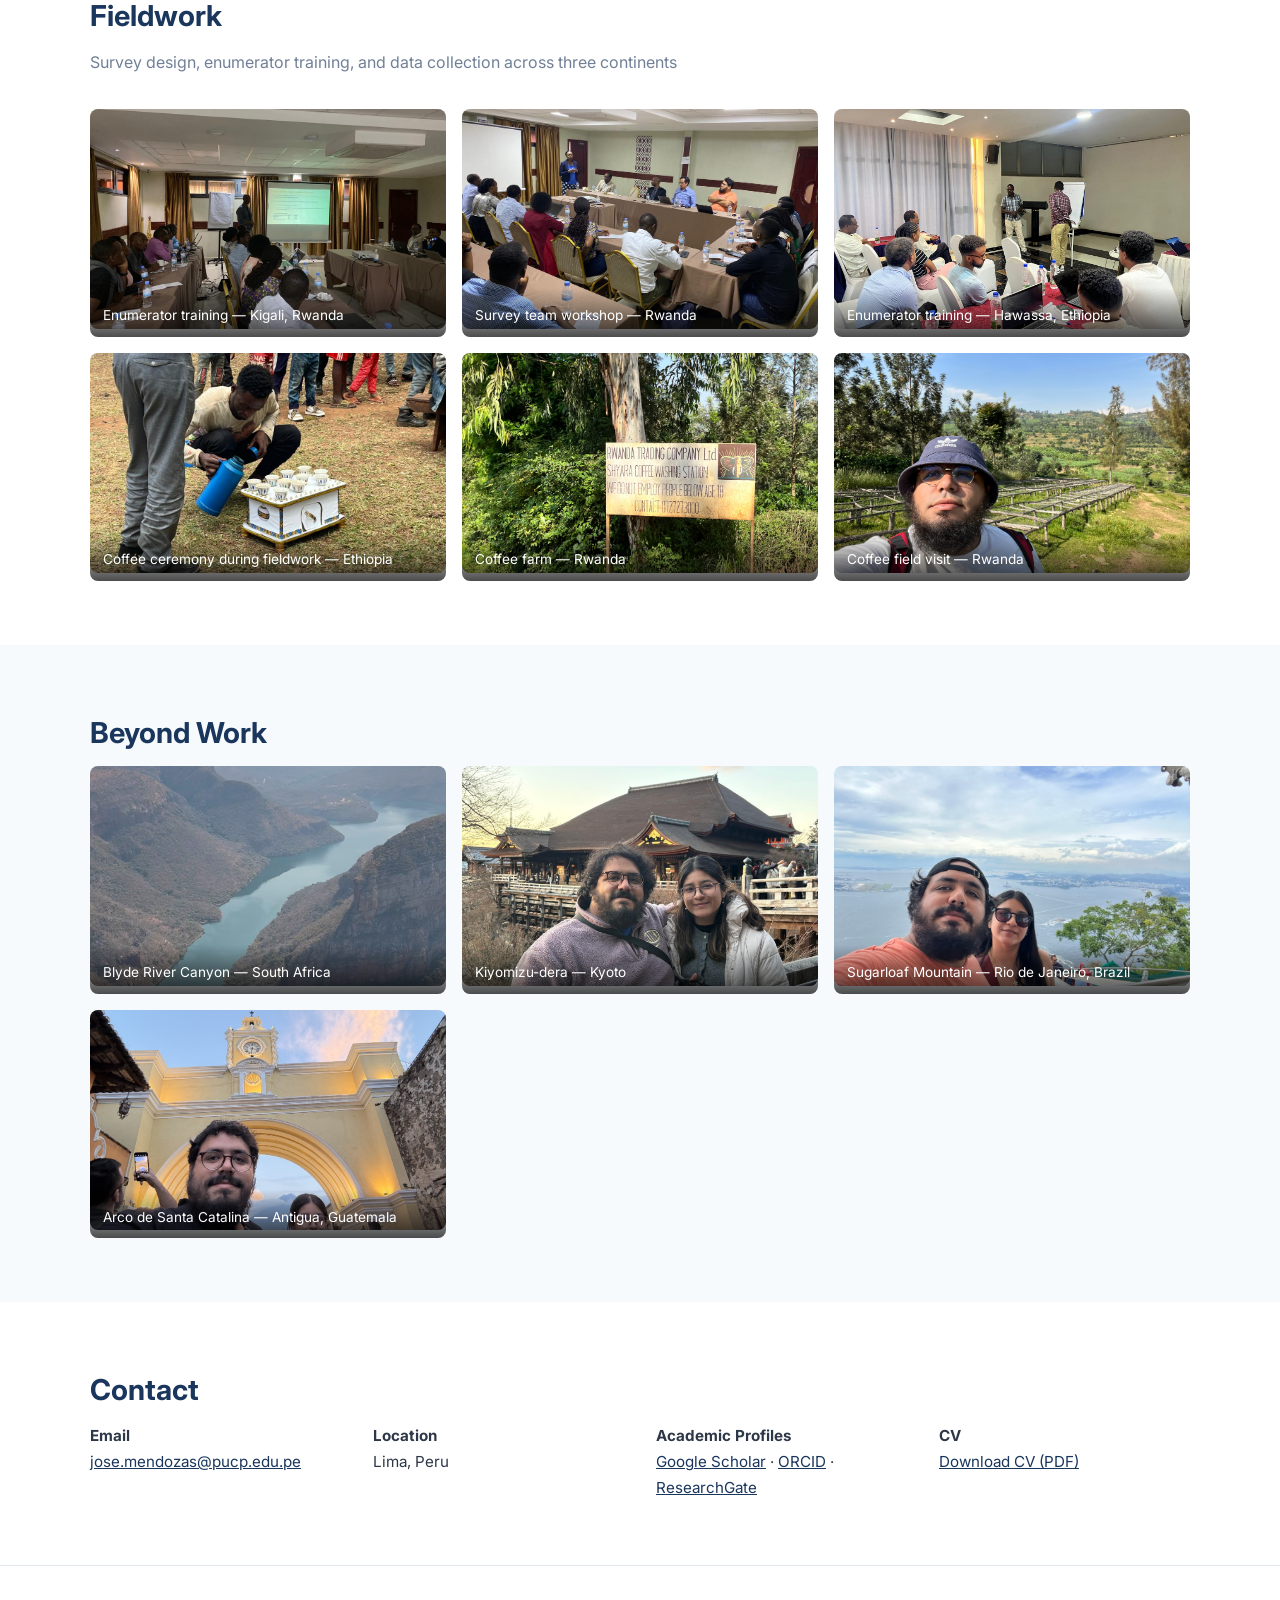
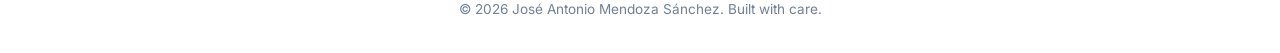
==== commit 0f9dc77b: "Remove submitted note; update CV Co-Authored-By: Claude Opus 5.5 (1M context) <noreply@anthropic.com" ====
--- a/index.html
+++ b/index.html
@@ -269,7 +269,6 @@
         <div class="authors"><strong>Mendoza Sánchez, J.</strong>, Morel, J. and Badillo, M.</div>
         <div class="venue">Working Paper, Instituto de Estudios Peruanos</div>
         <div class="year">2024</div>
-        <p style="font-size:0.85rem; color:#718096; margin-top:0.3rem;">English version — <em>Evaluating Integrity in Public Procurement: A Vignette-Based Experimental Analysis in Peruvian Regional Governments</em> — submitted to a peer-reviewed journal.</p>
       </div>
 
       <div class="pub-item">
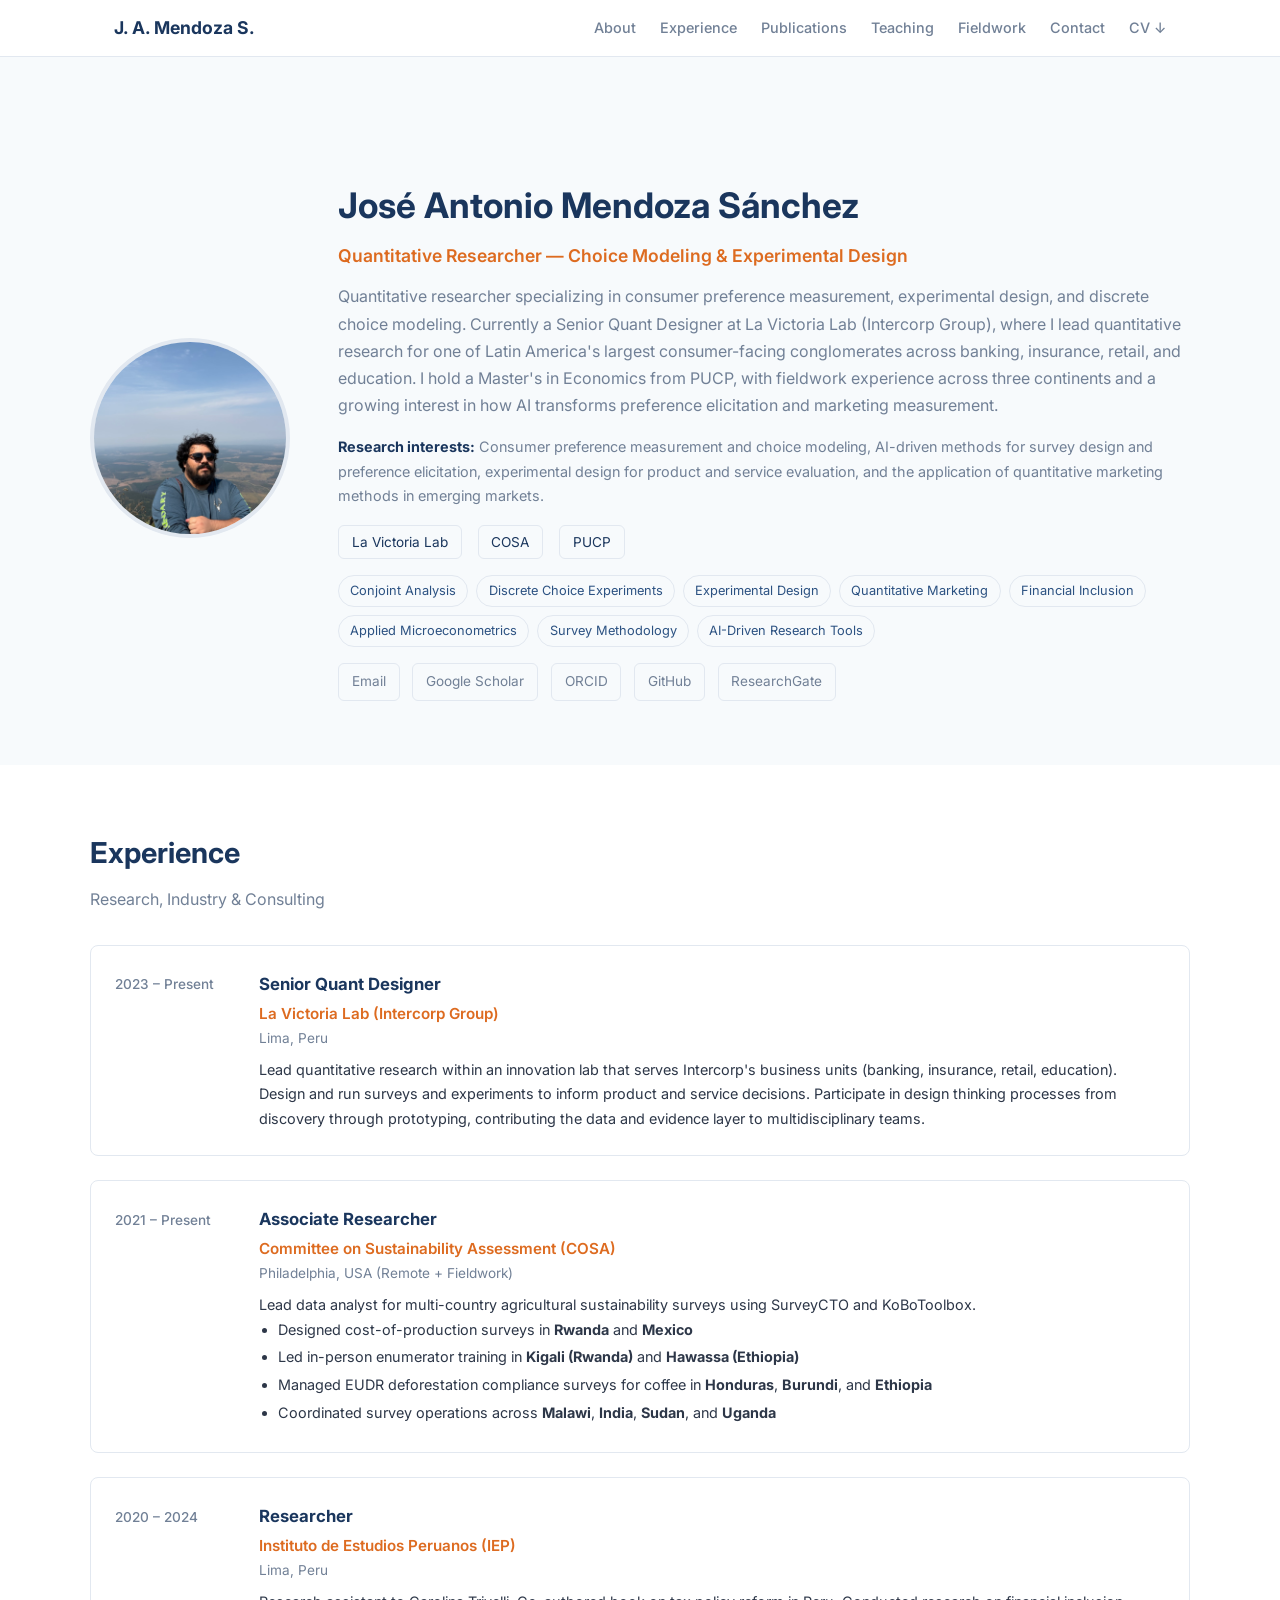
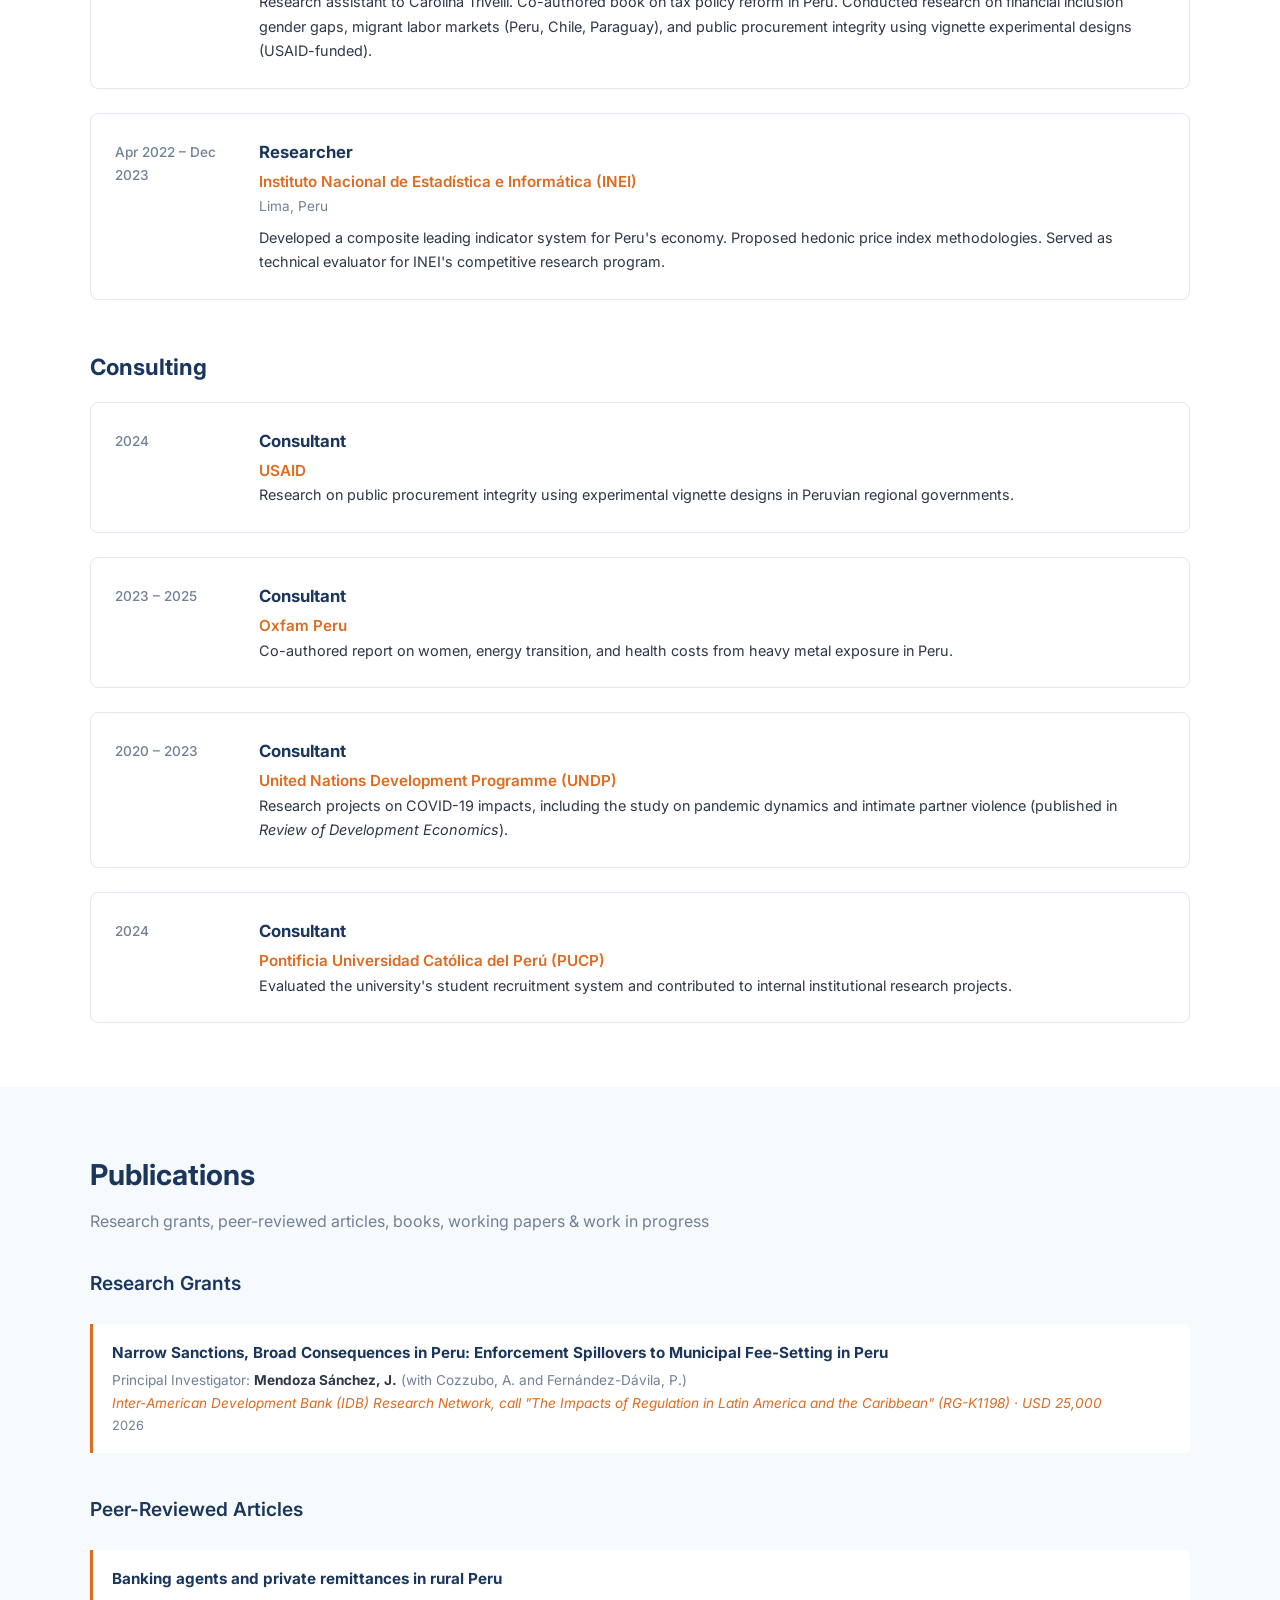
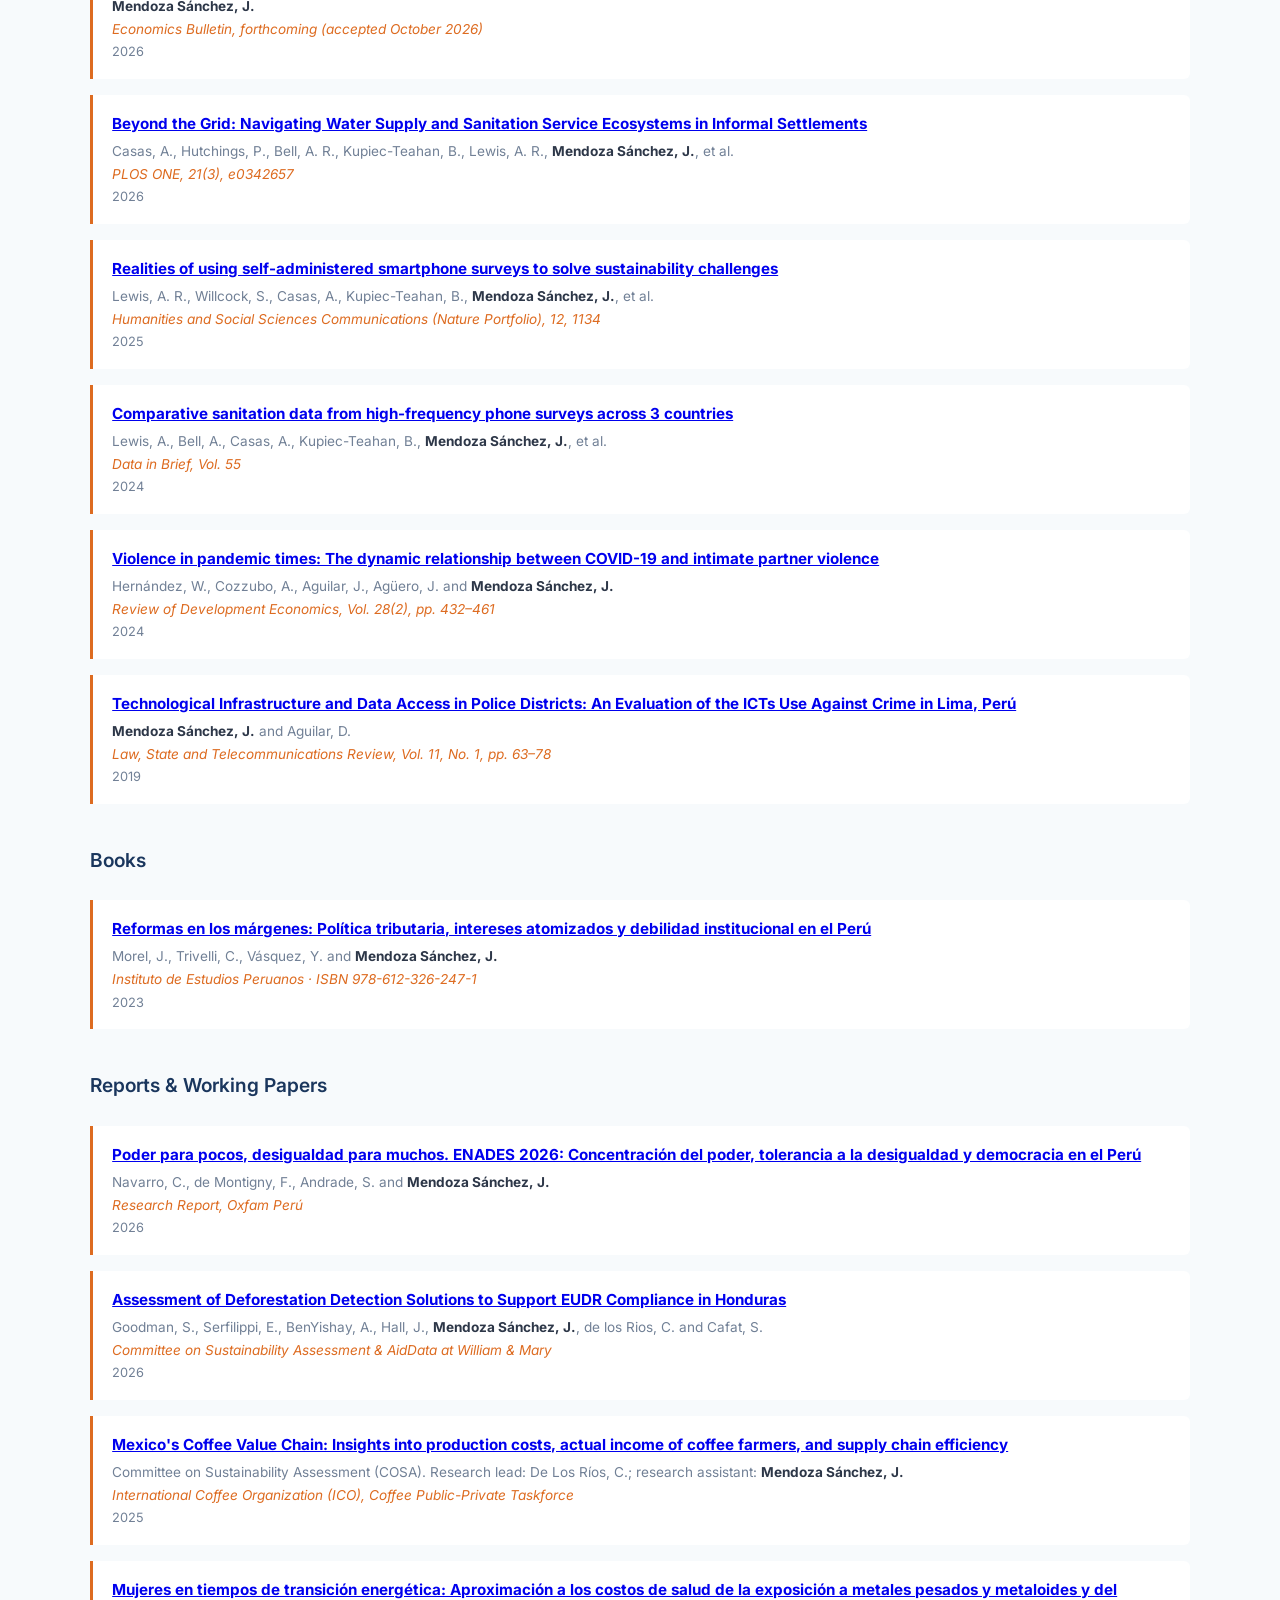
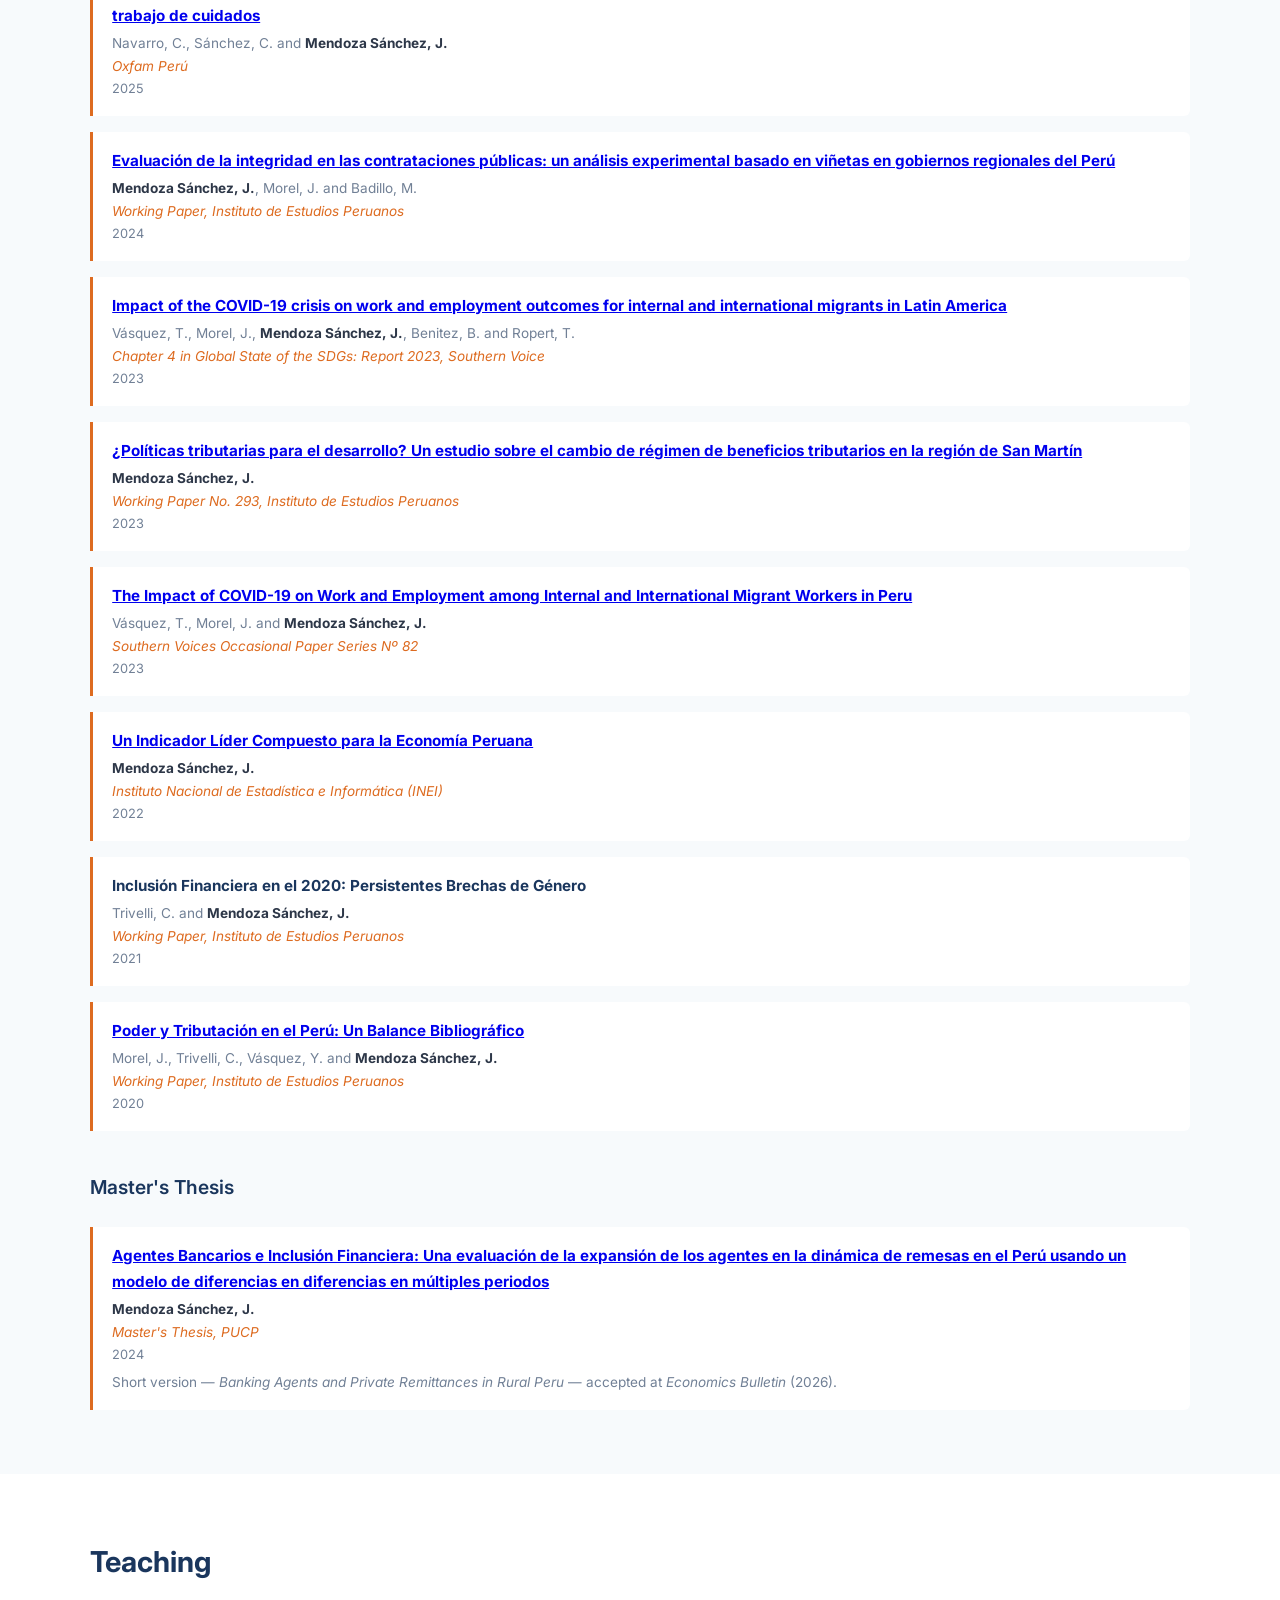
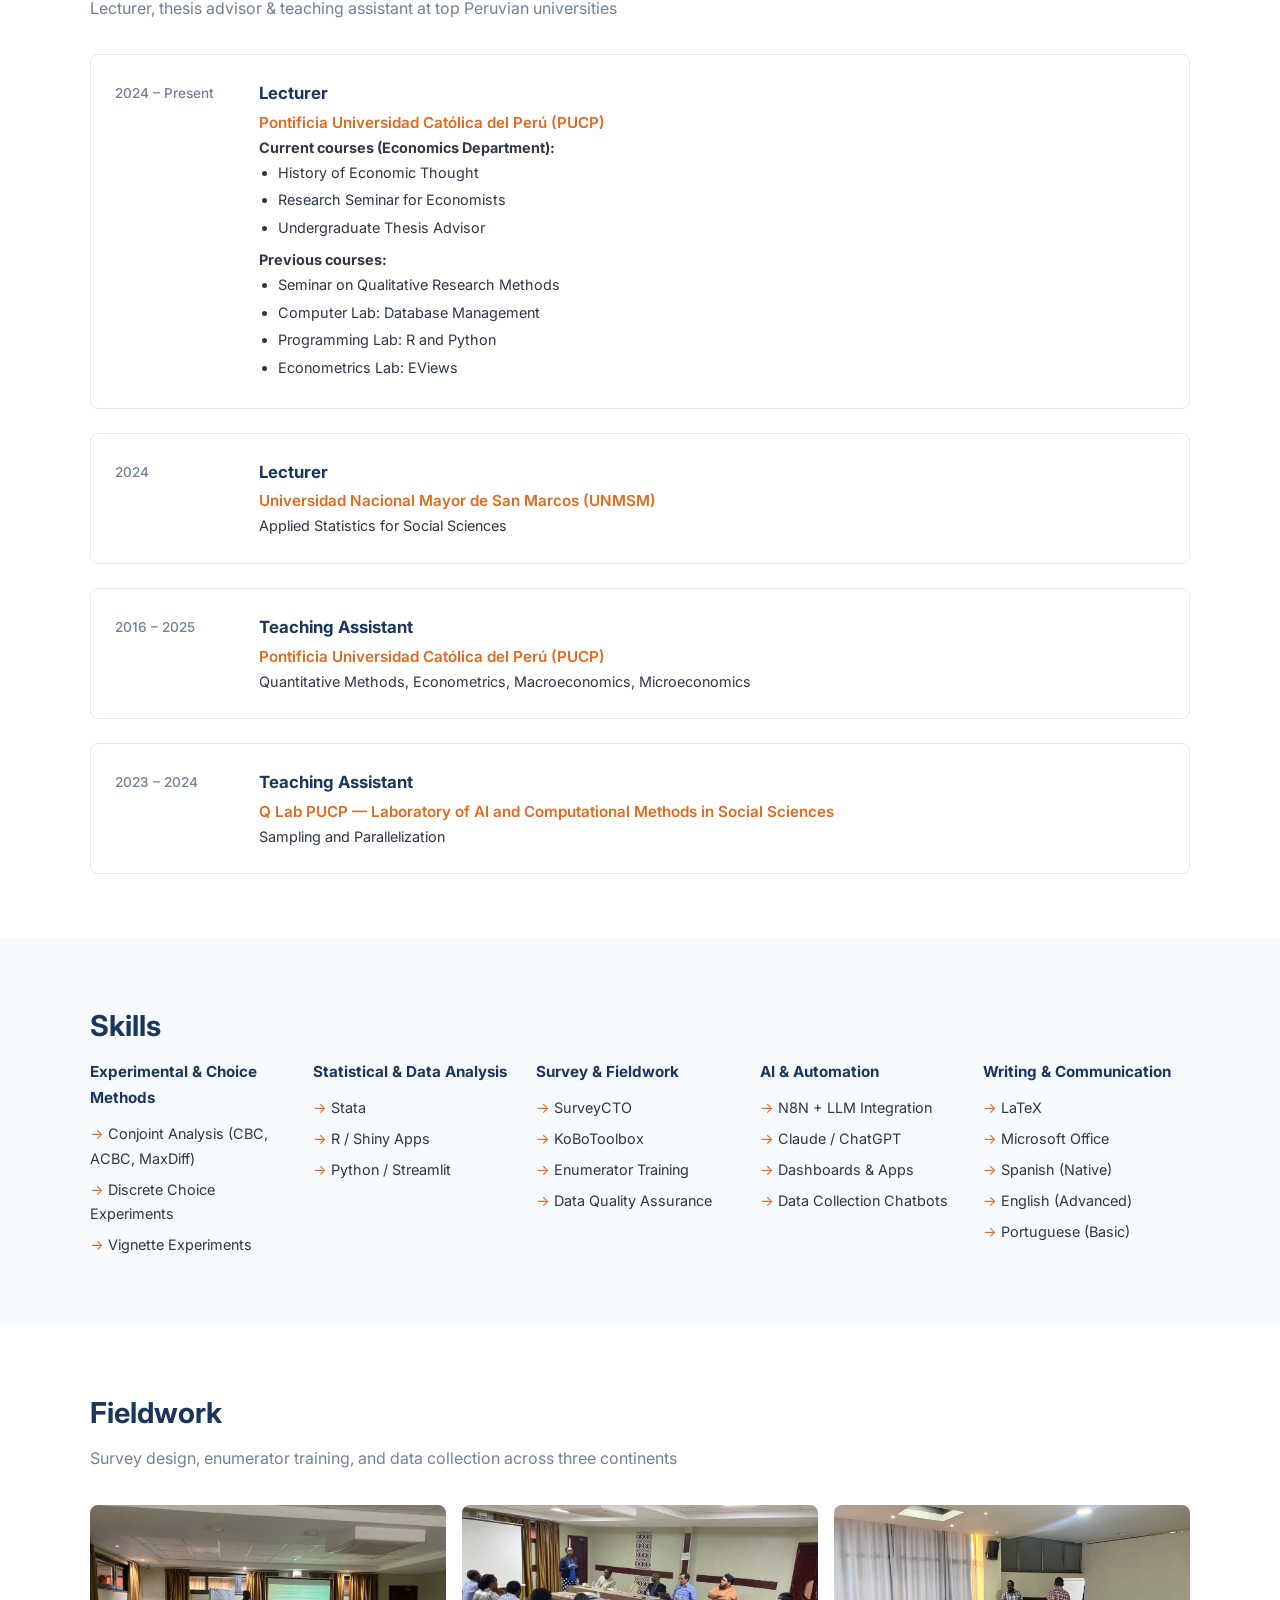
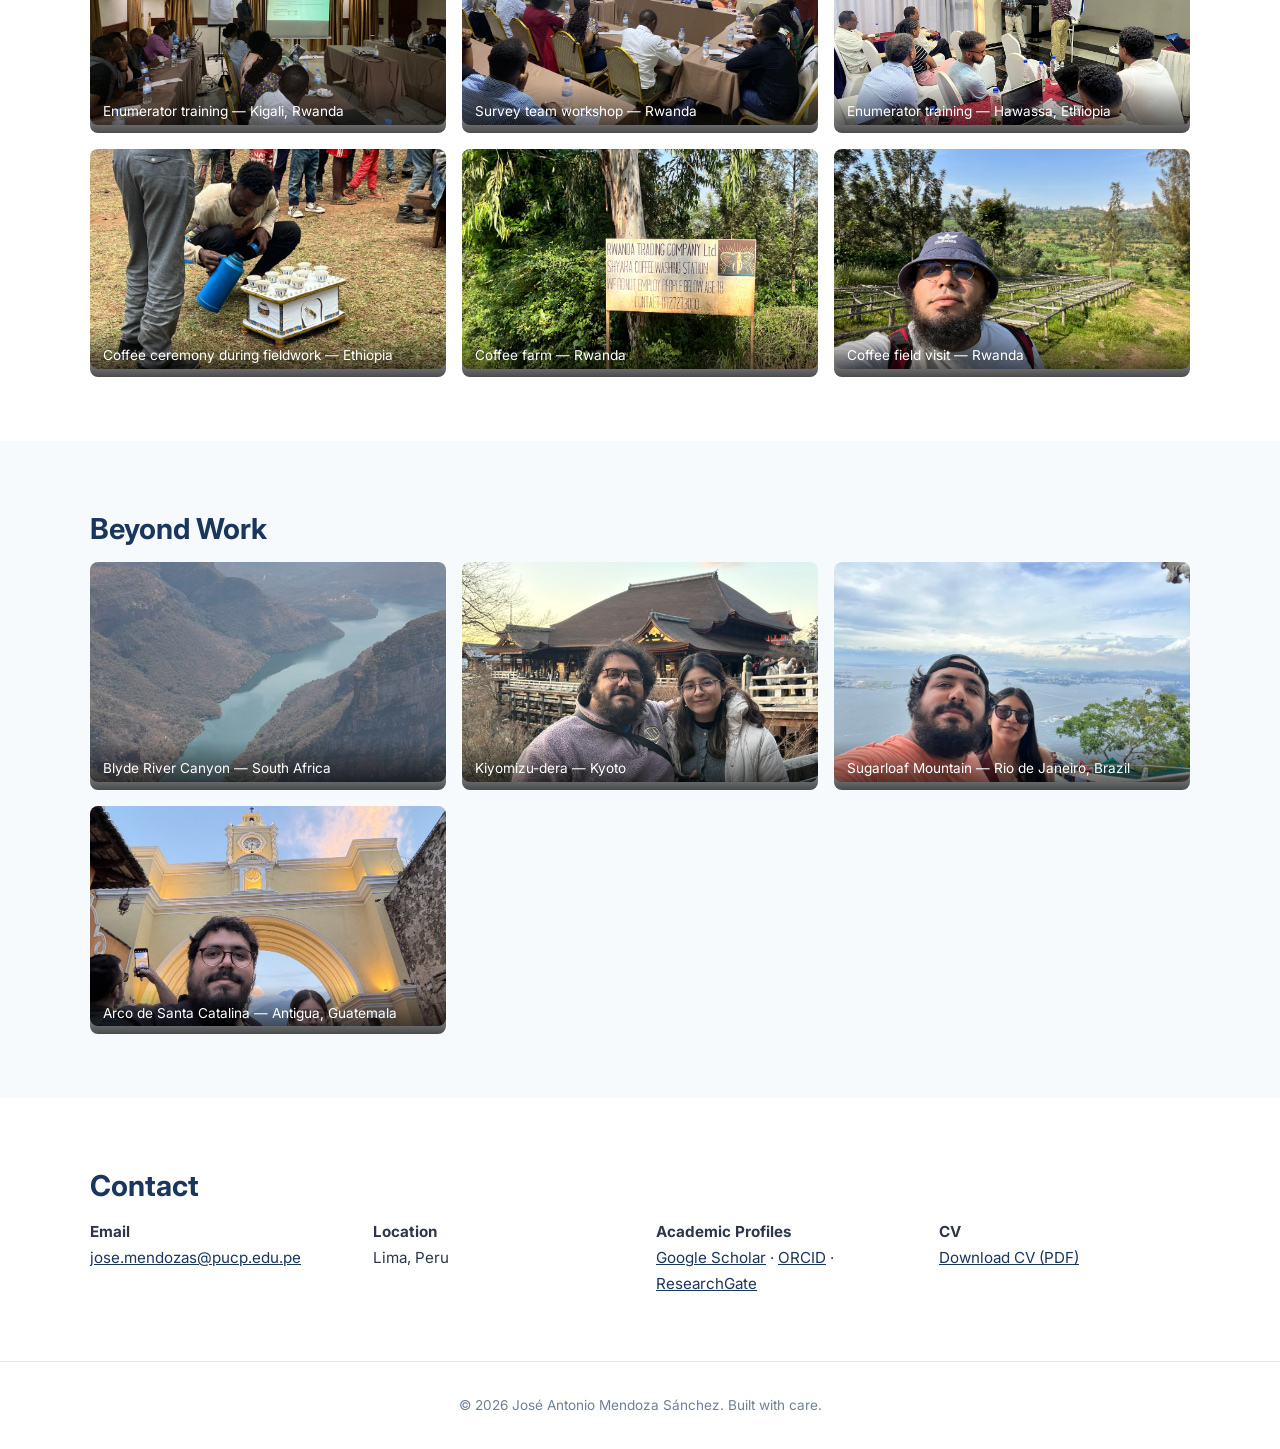
==== commit 0e6f5df1: "Remove working papers from site Co-Authored-By: Claude Opus 5.5 (1M context) <noreply@anthropic.com>" ====
--- a/index.html
+++ b/index.html
@@ -323,14 +323,6 @@
         <p style="font-size:0.85rem; color:#718096; margin-top:0.3rem;">Short version — <em>Banking Agents and Private Remittances in Rural Peru</em> — accepted at <em>Economics Bulletin</em> (2026).</p>
       </div>
 
-      <h3 class="pub-category">Work in Progress</h3>
-
-      <div class="pub-item wip">
-        <h4>Inequality of Opportunity in Territorial Financial Access: Evidence from Peru</h4>
-        <div class="authors"><strong>Mendoza Sánchez, J.</strong></div>
-        <div class="venue">Accepted at ECINEQ-LAC 2026 (Montevideo, October 2026) · <a href="assets/uploads/wp_iop_financial_access.pdf" target="_blank">Working Paper ↓</a></div>
-      </div>
-
 
     </div>
   </div>
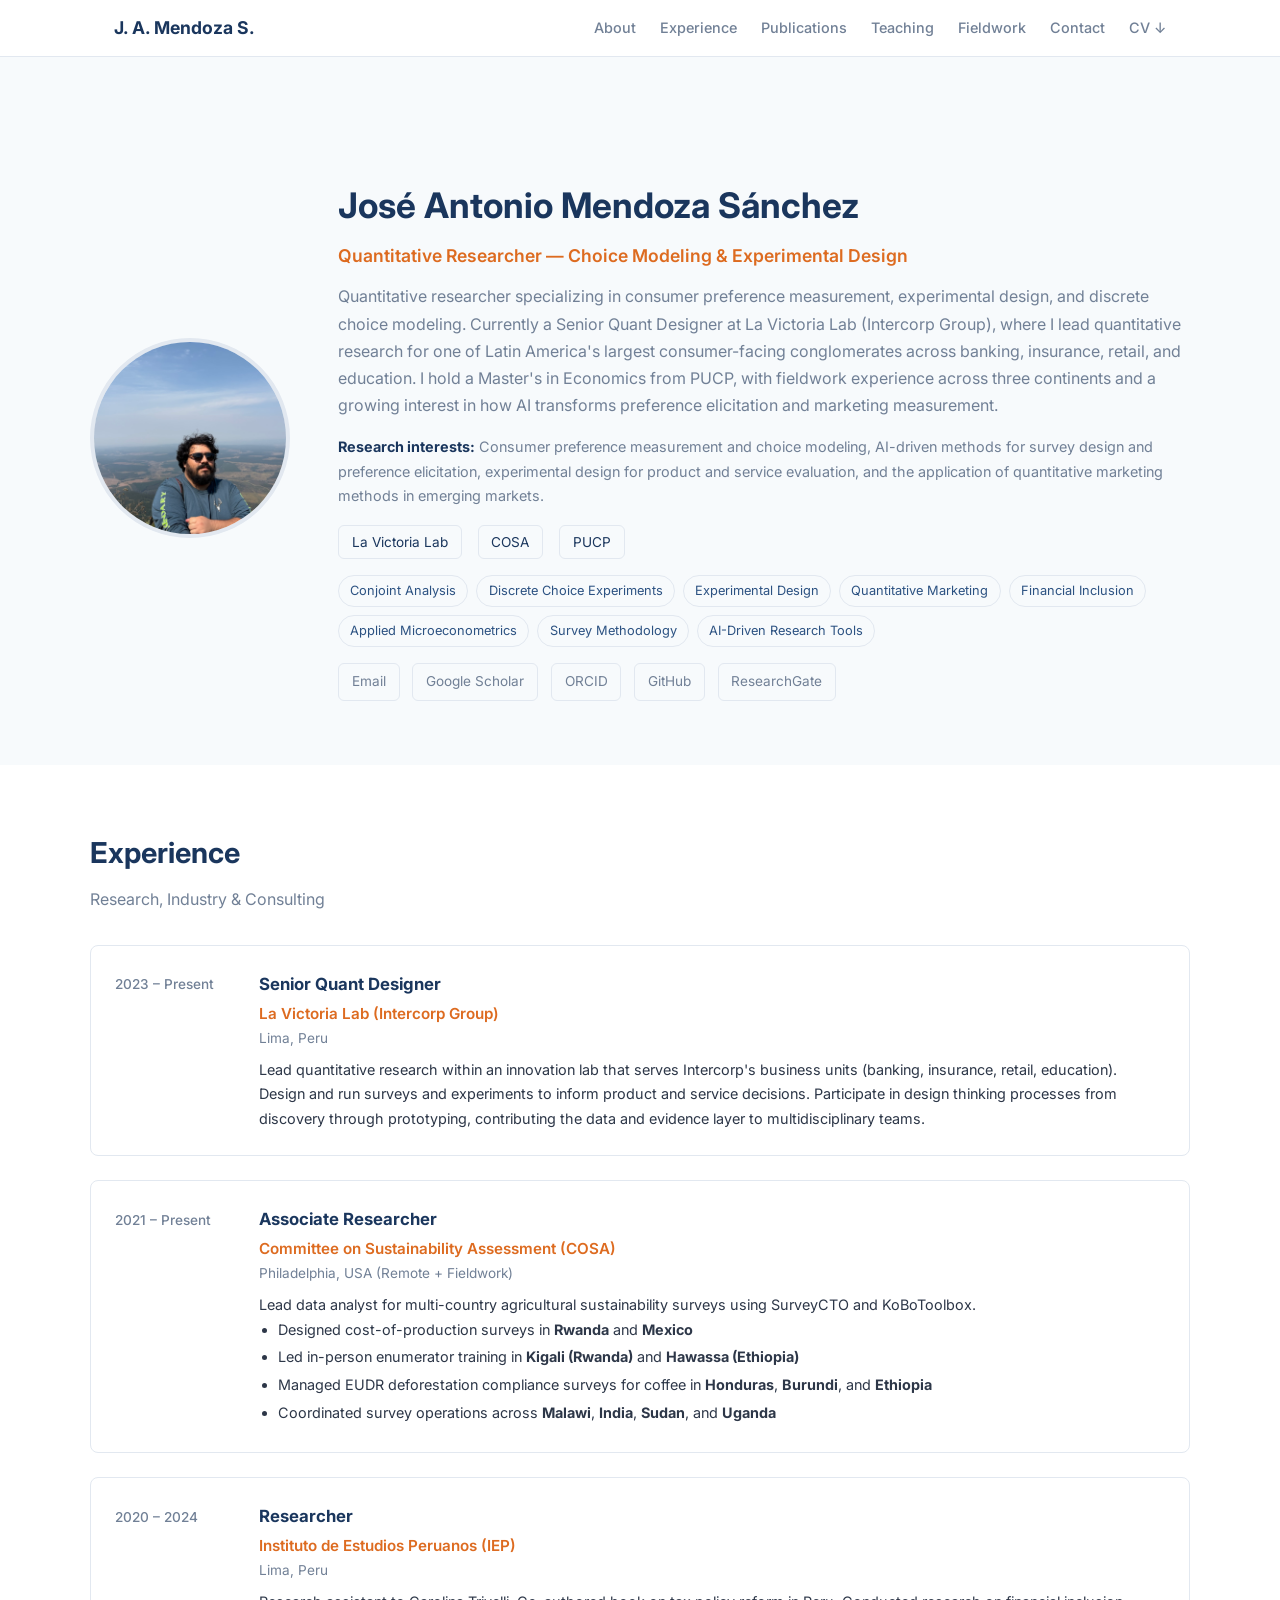
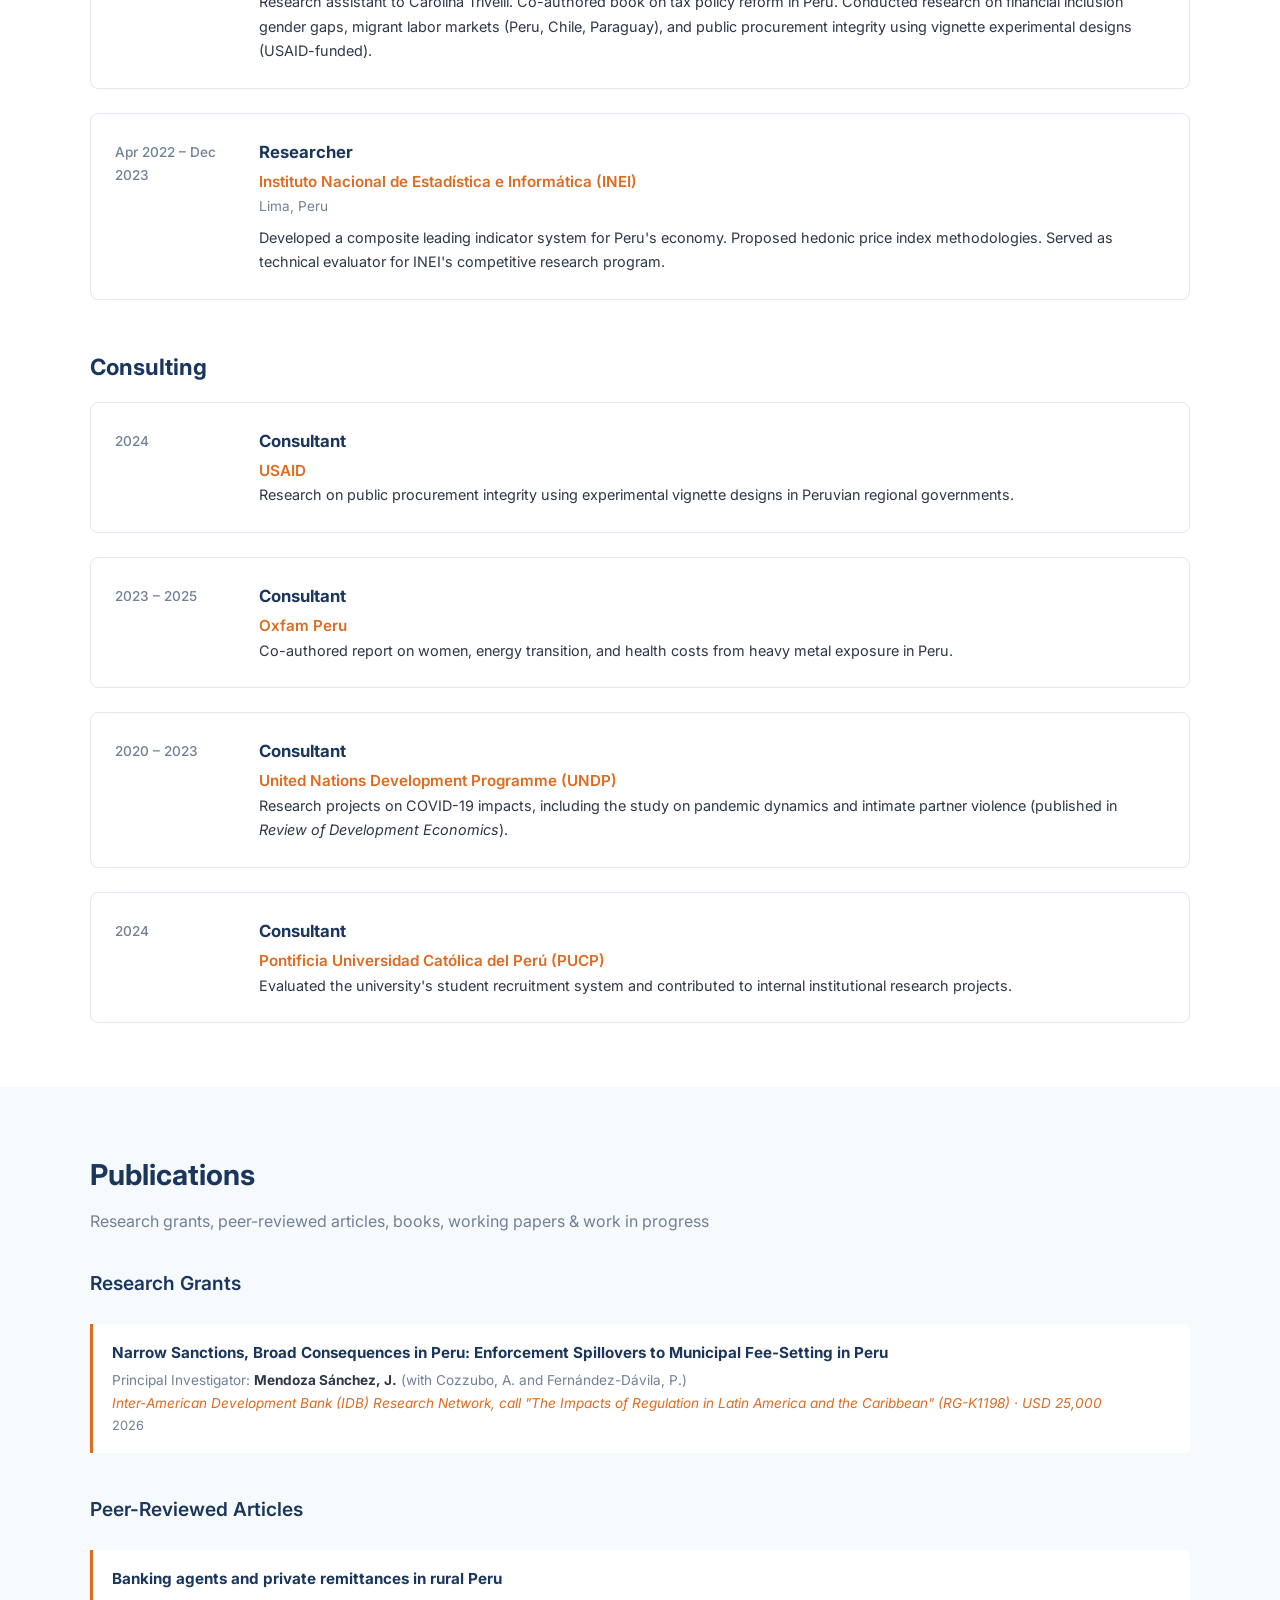
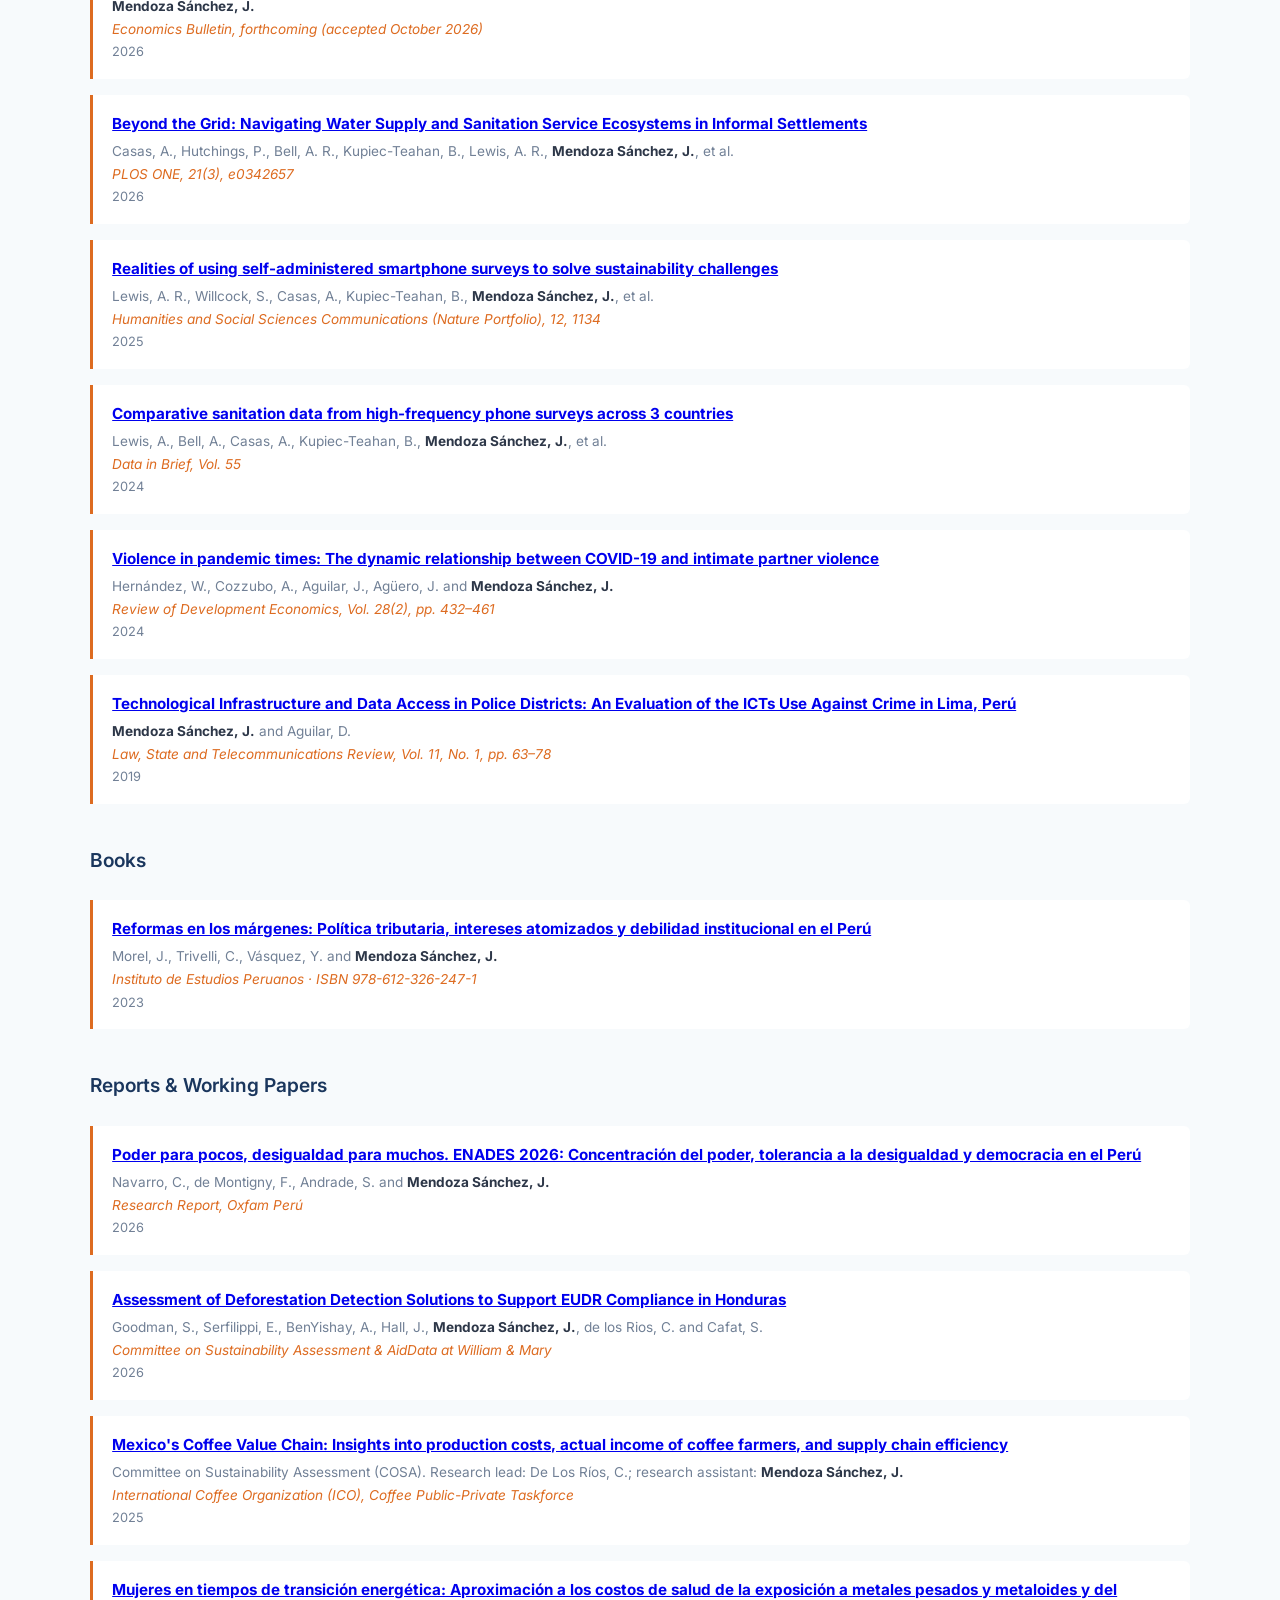
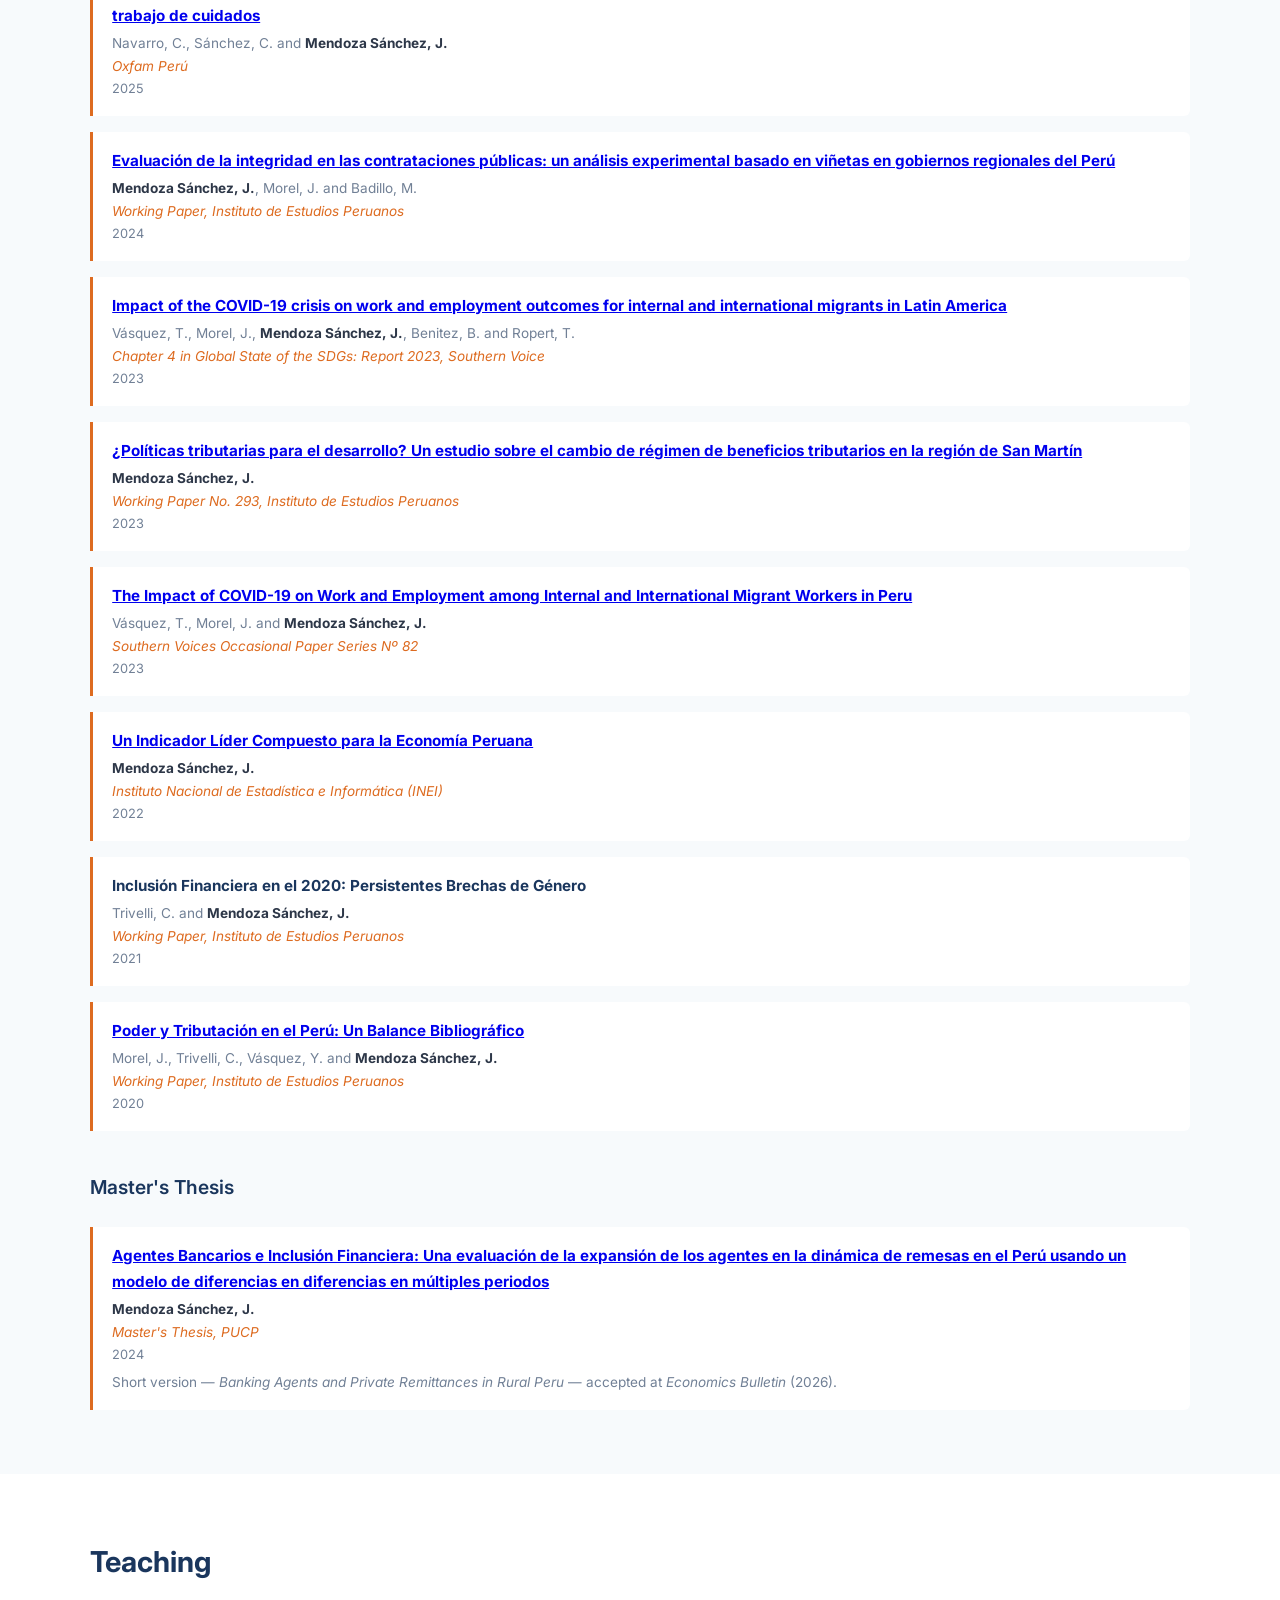
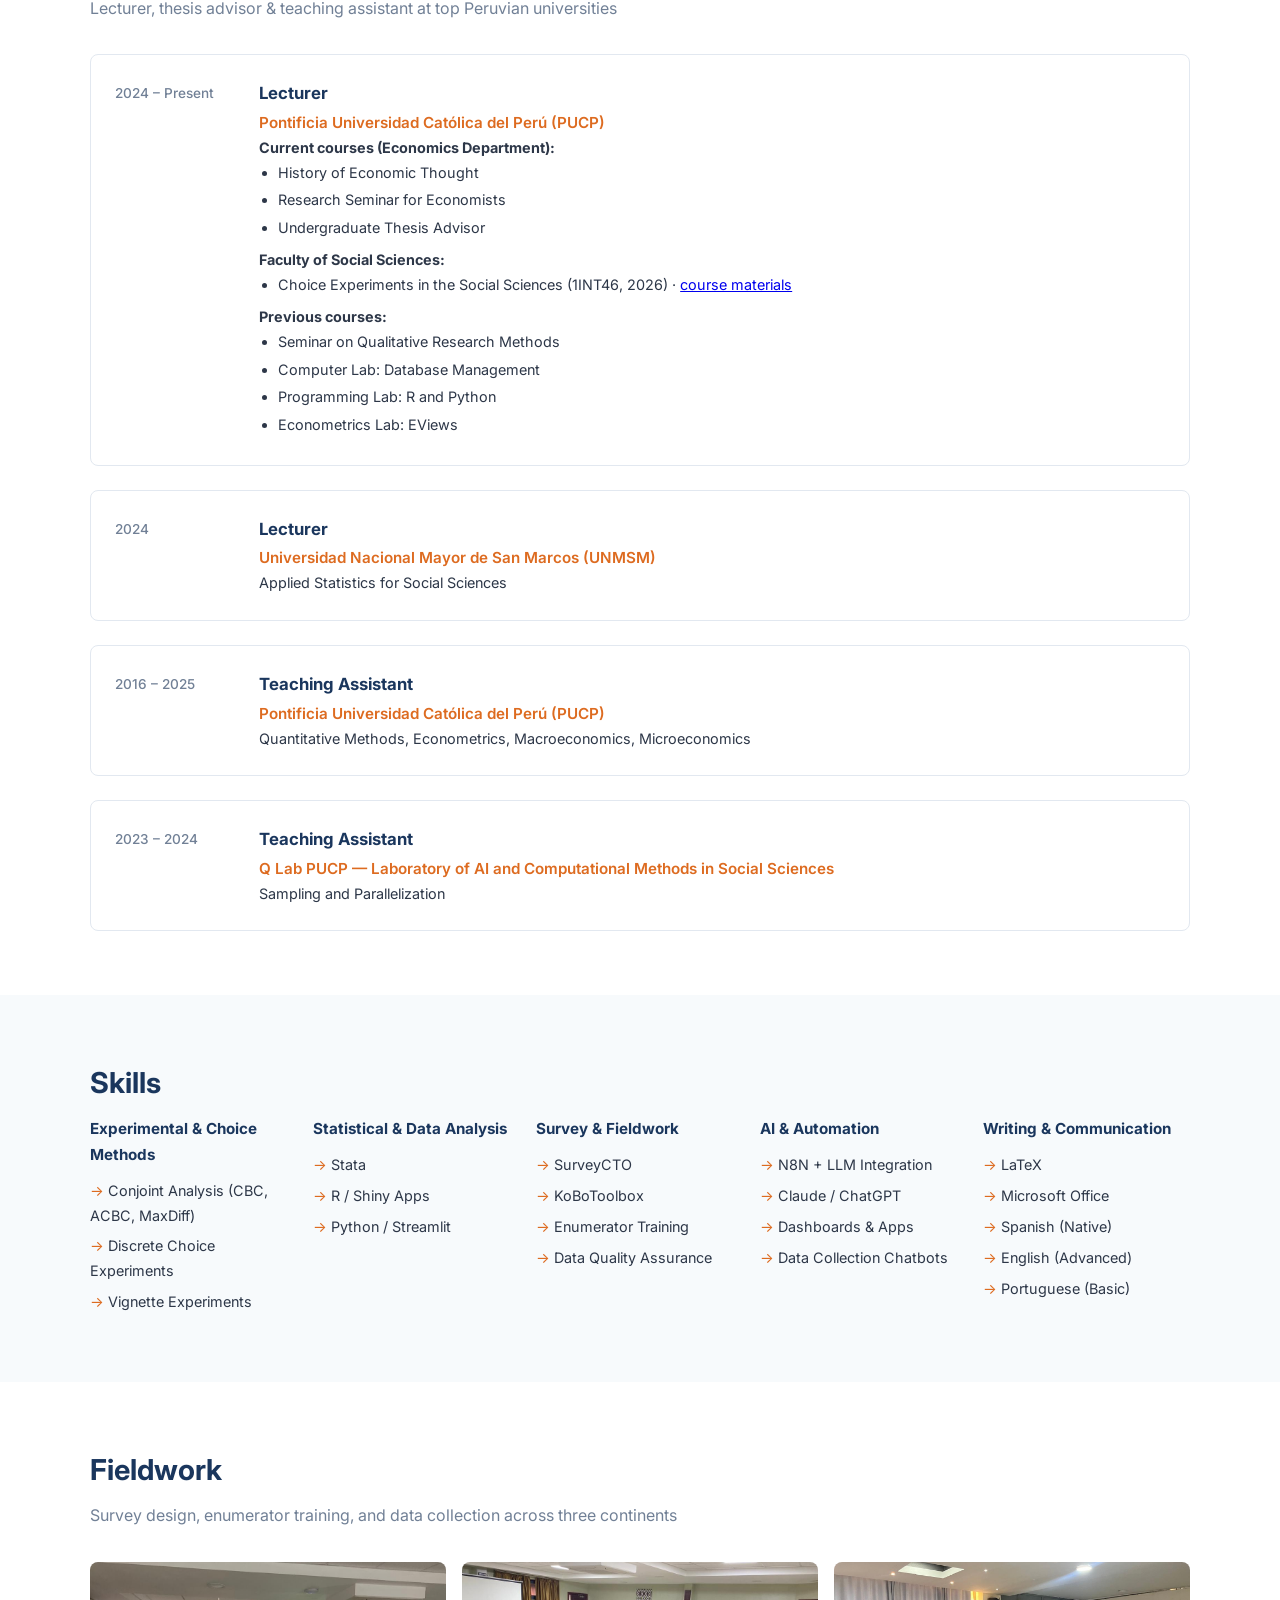
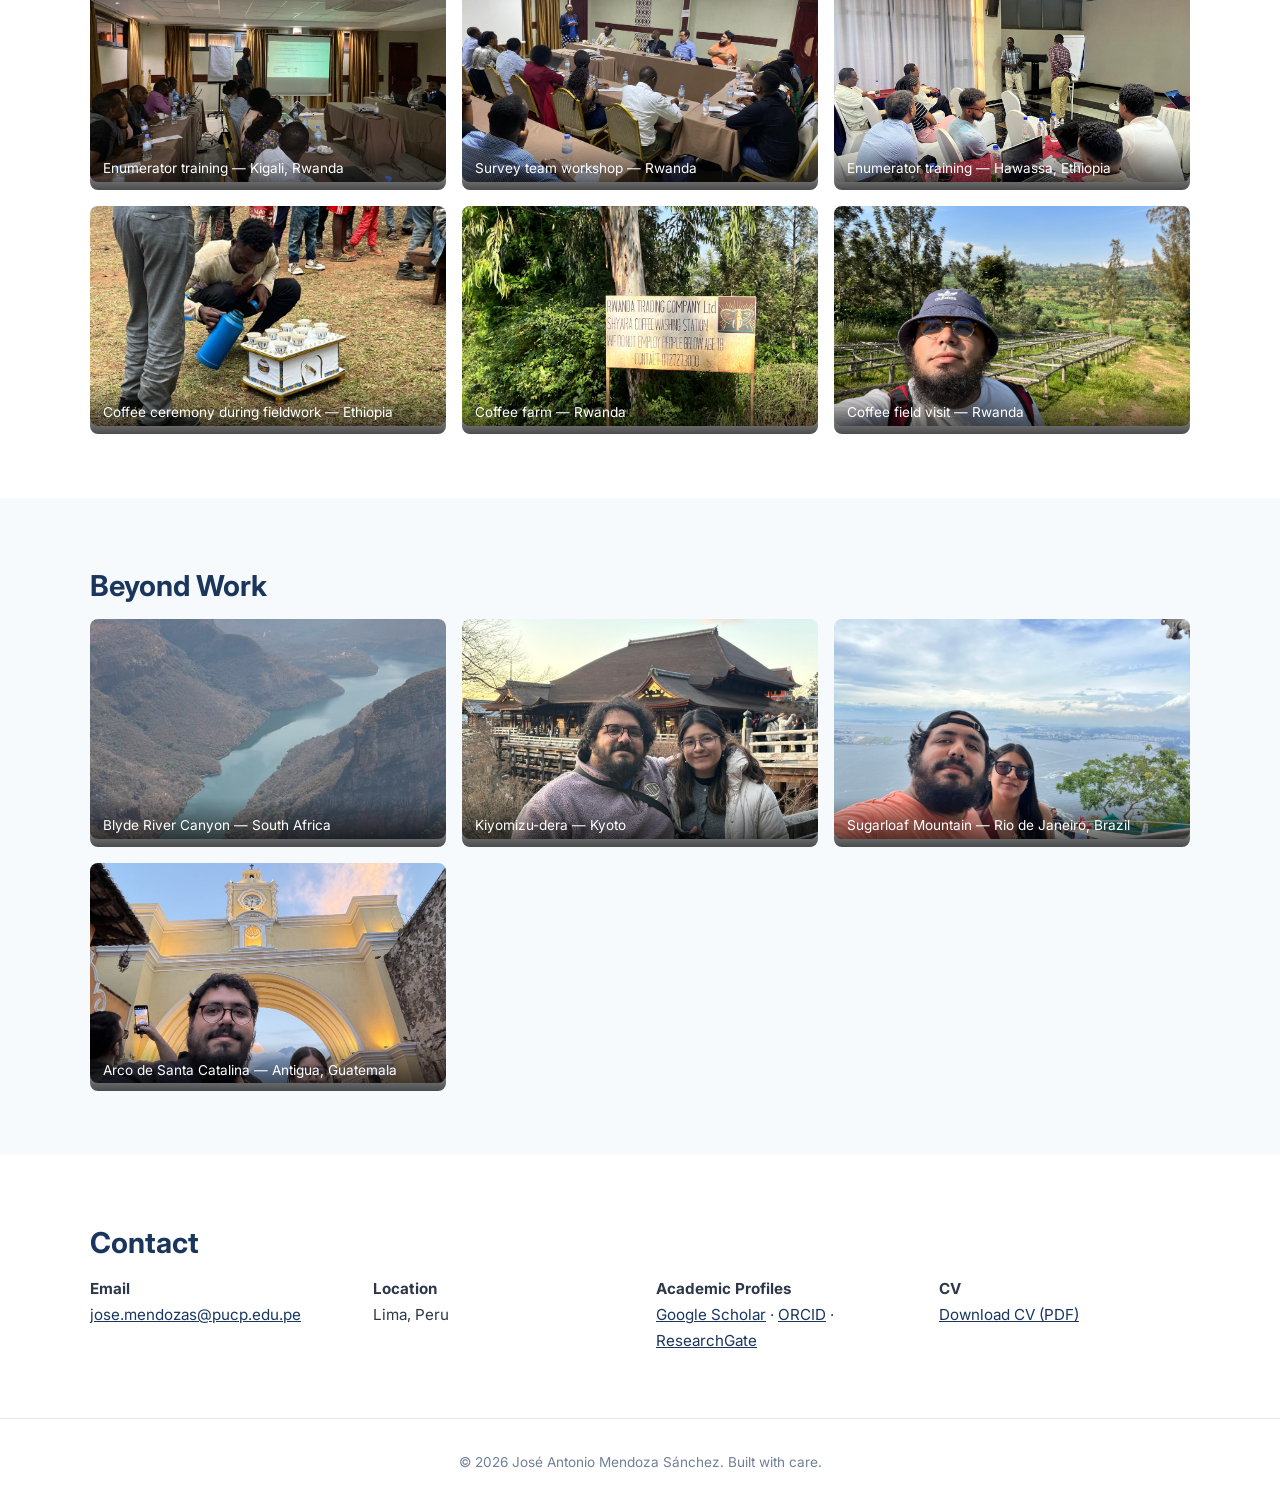
==== commit faf034dc: "Teaching: add 1INT46 course materials link Co-Authored-By: Claude Opus 5.5 (1M context) <noreply@ant" ====
--- a/index.html
+++ b/index.html
@@ -346,6 +346,10 @@
             <li>Research Seminar for Economists</li>
             <li>Undergraduate Thesis Advisor</li>
           </ul>
+          <p style="margin-top:0.5rem;"><strong>Faculty of Social Sciences:</strong></p>
+          <ul>
+            <li>Choice Experiments in the Social Sciences (1INT46, 2026) · <a href="https://josemendozas.github.io/curso-1int46-experimentos/">course materials</a></li>
+          </ul>
           <p style="margin-top:0.5rem;"><strong>Previous courses:</strong></p>
           <ul>
             <li>Seminar on Qualitative Research Methods</li>
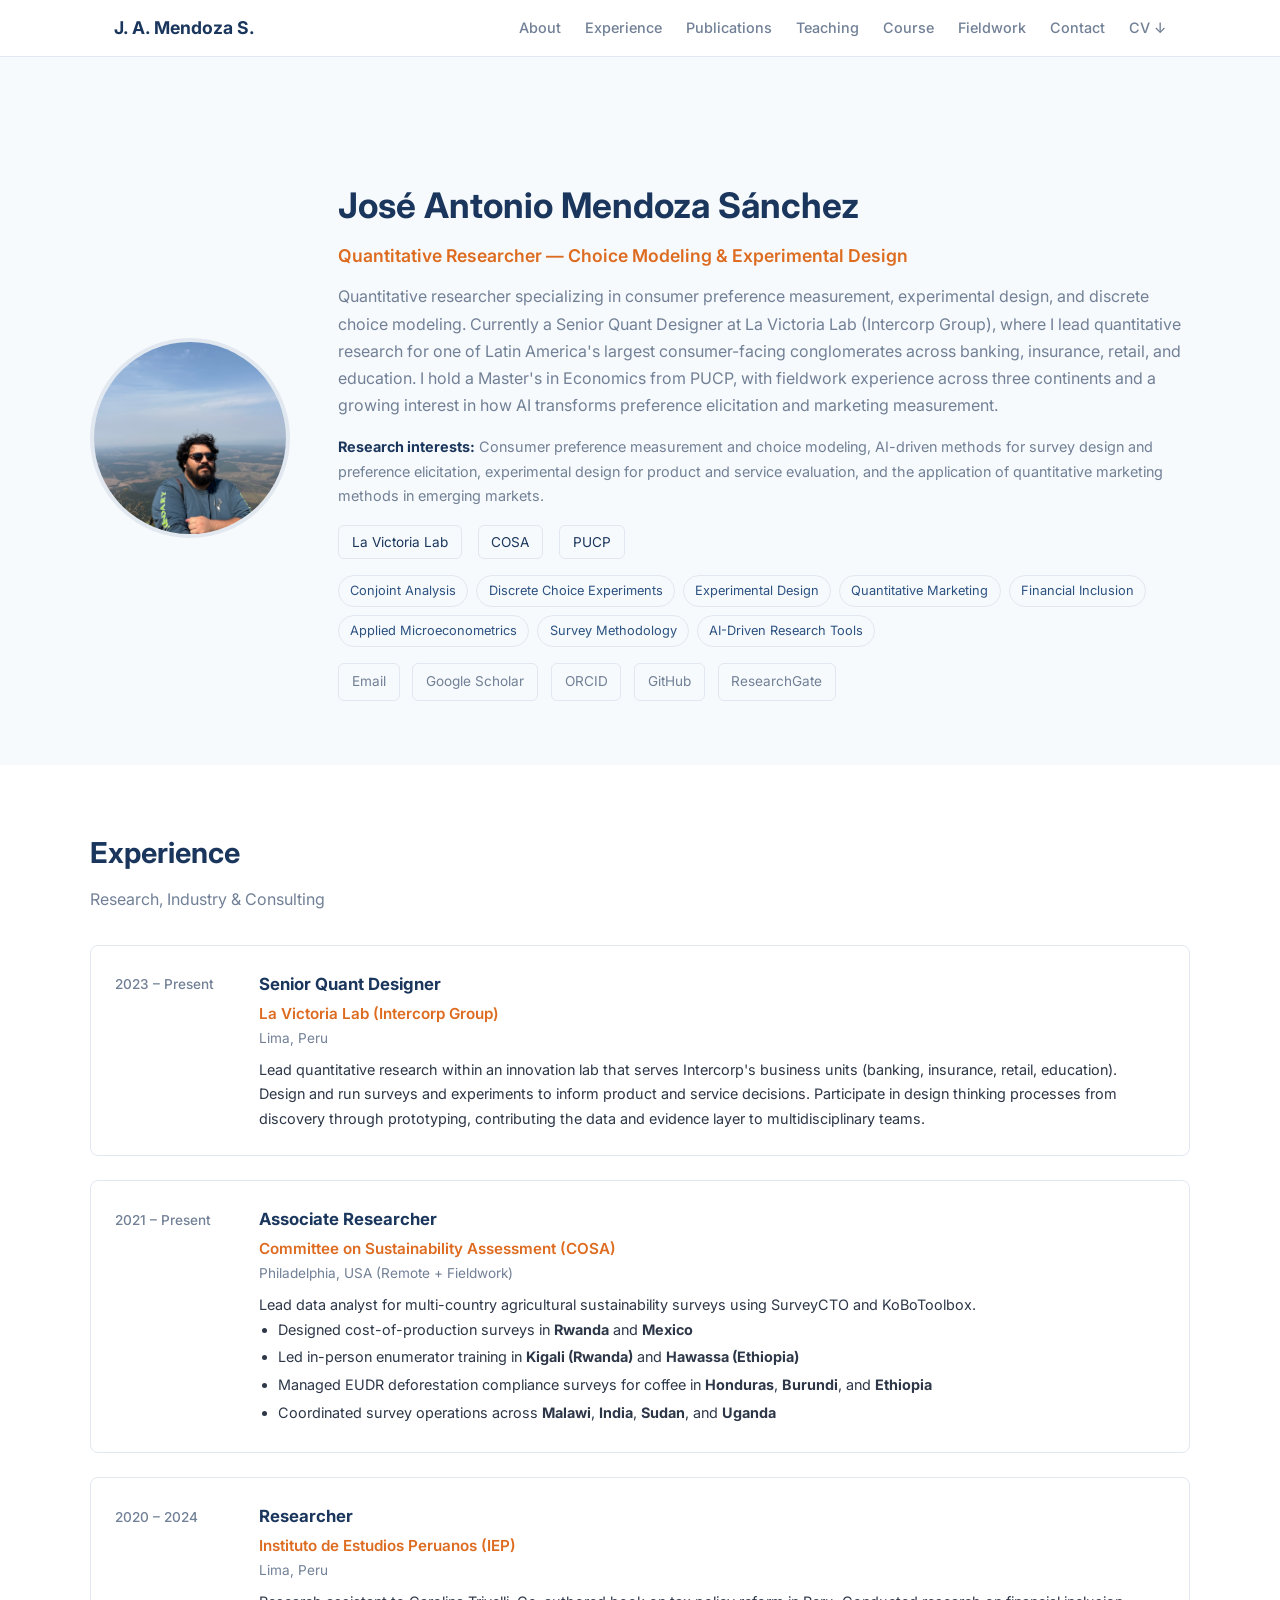
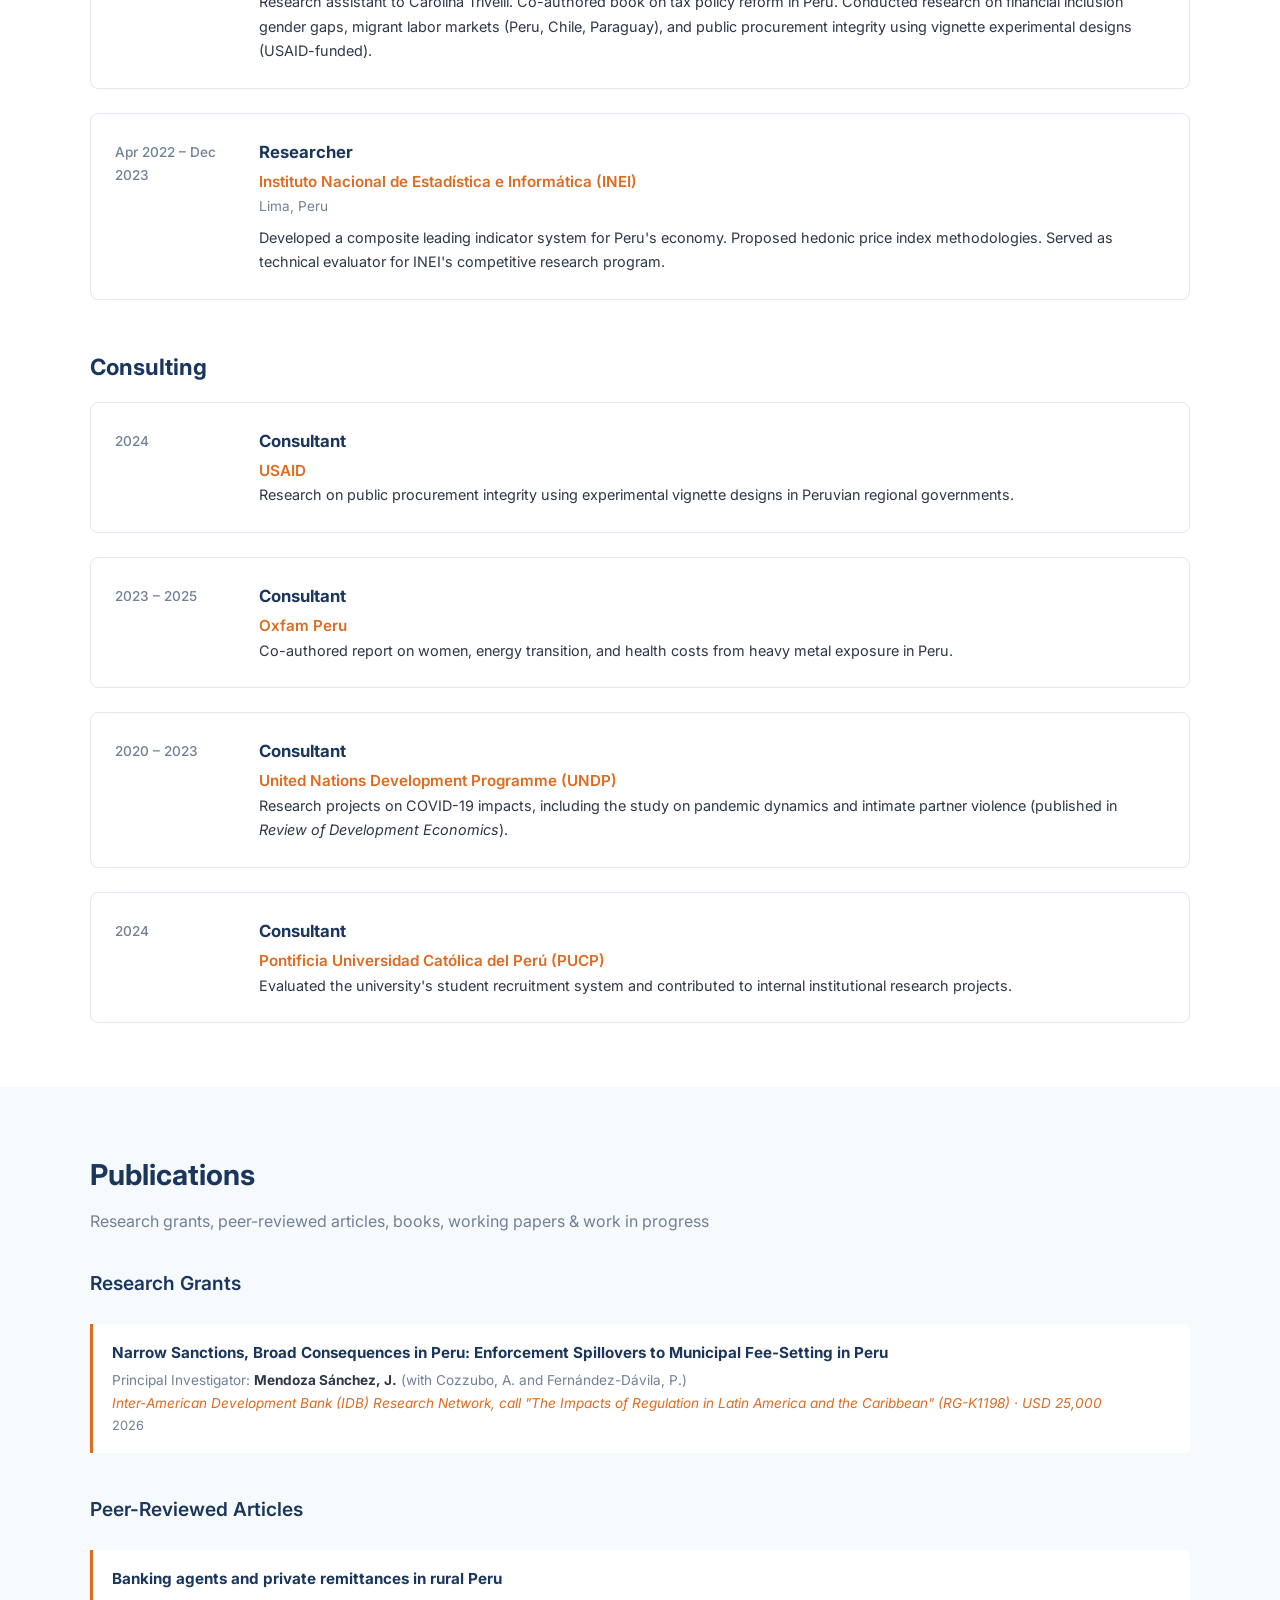
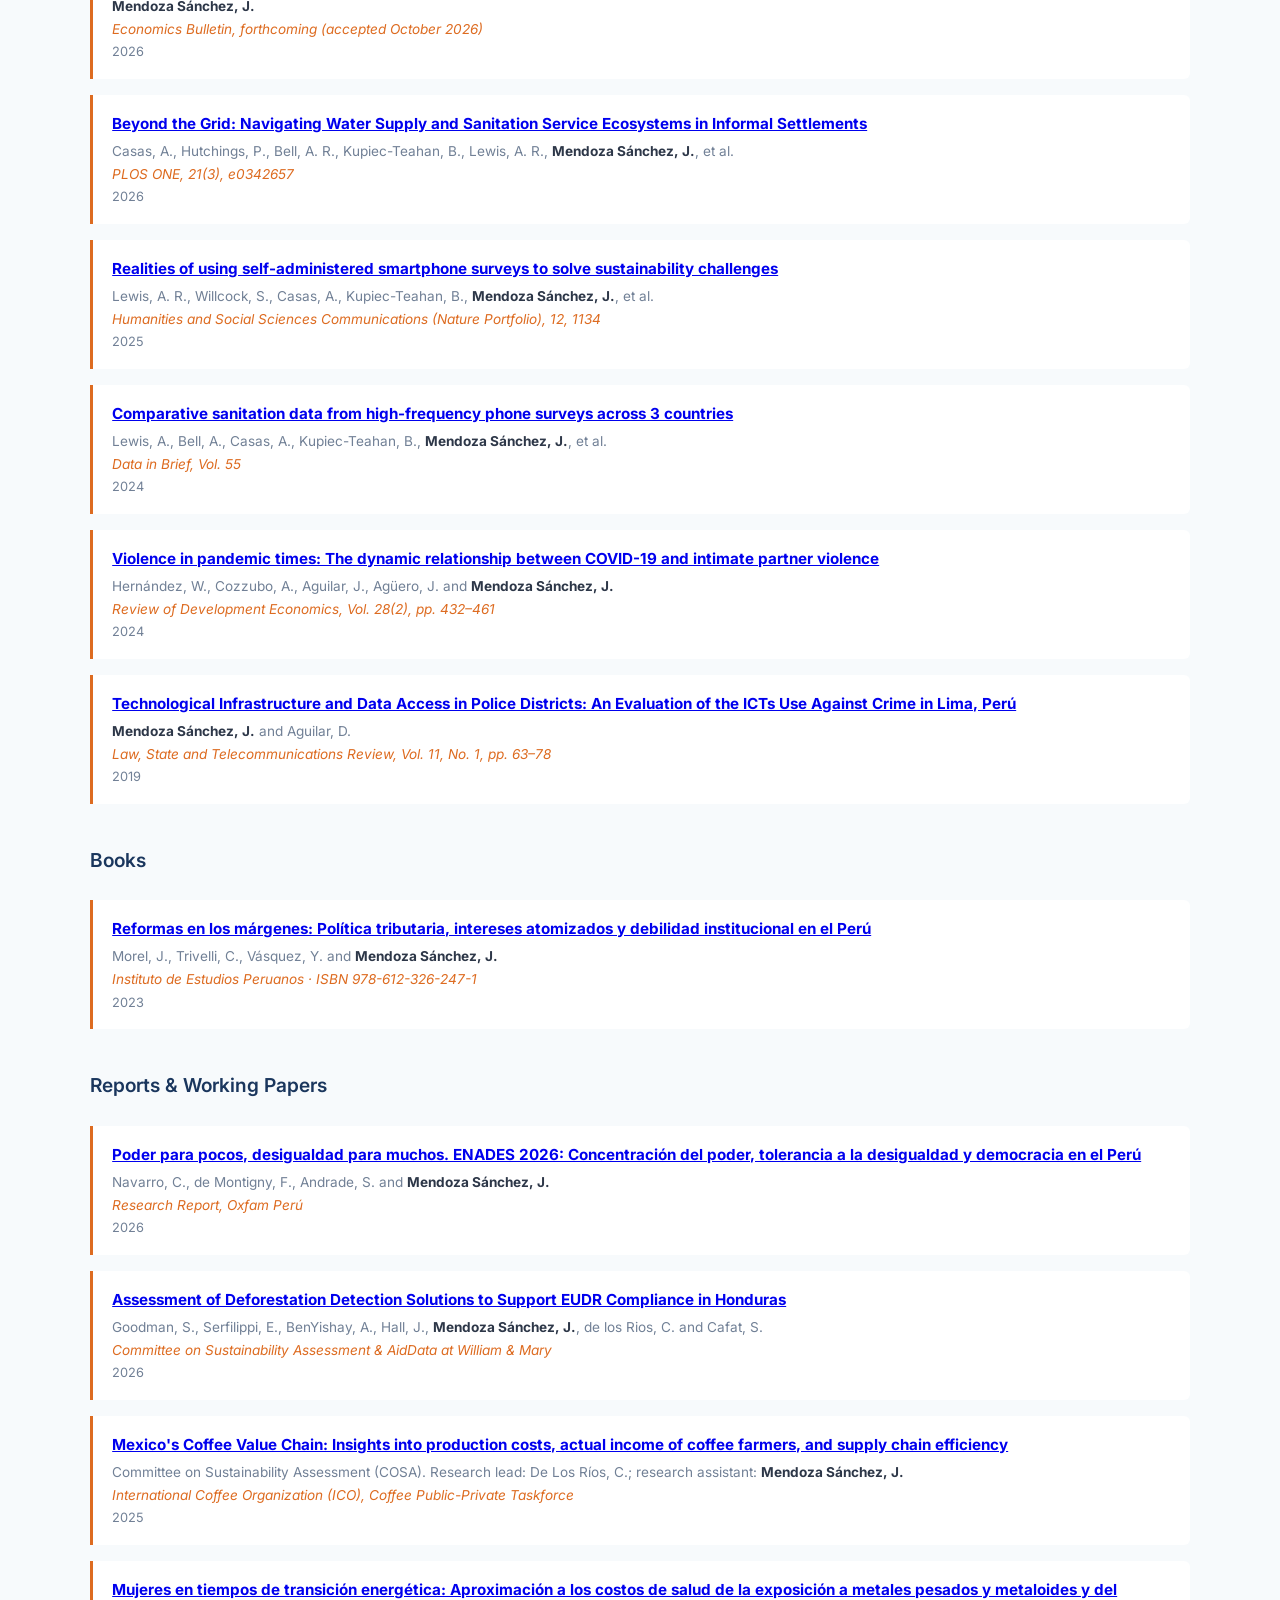
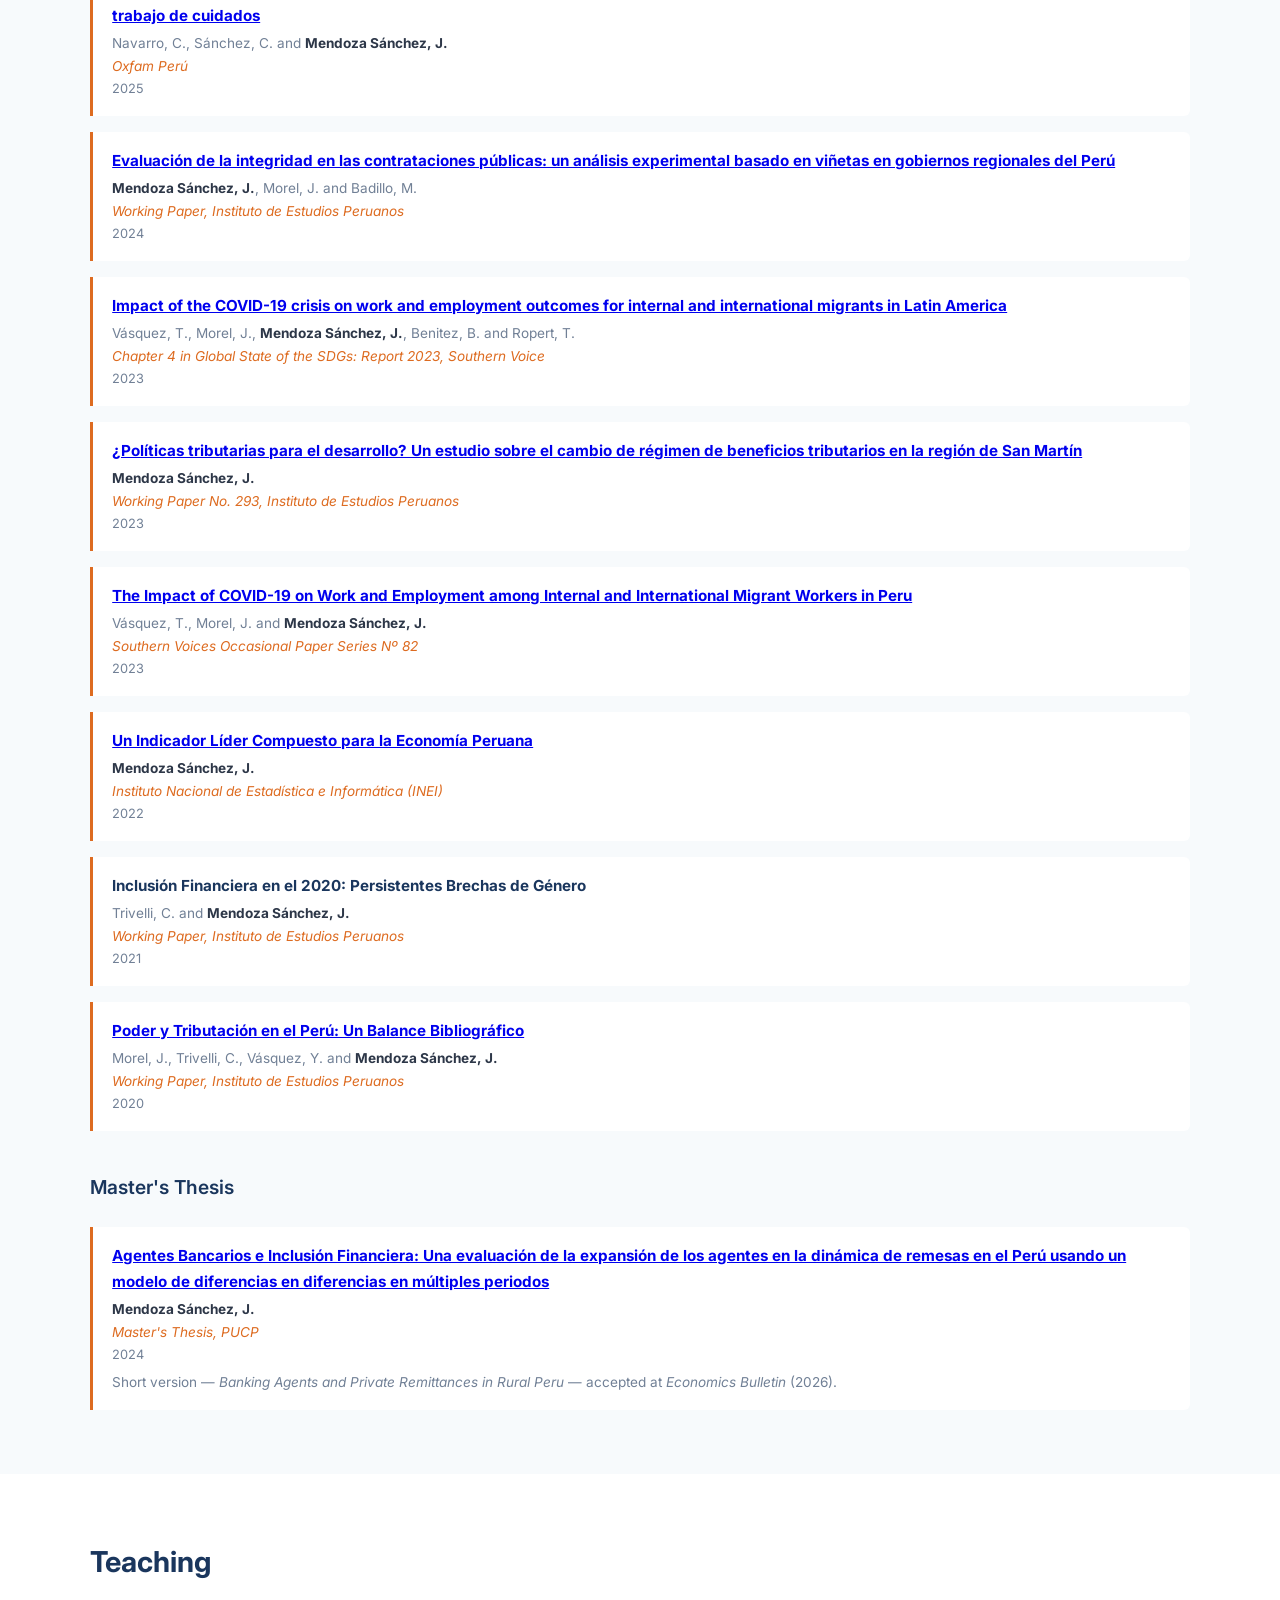
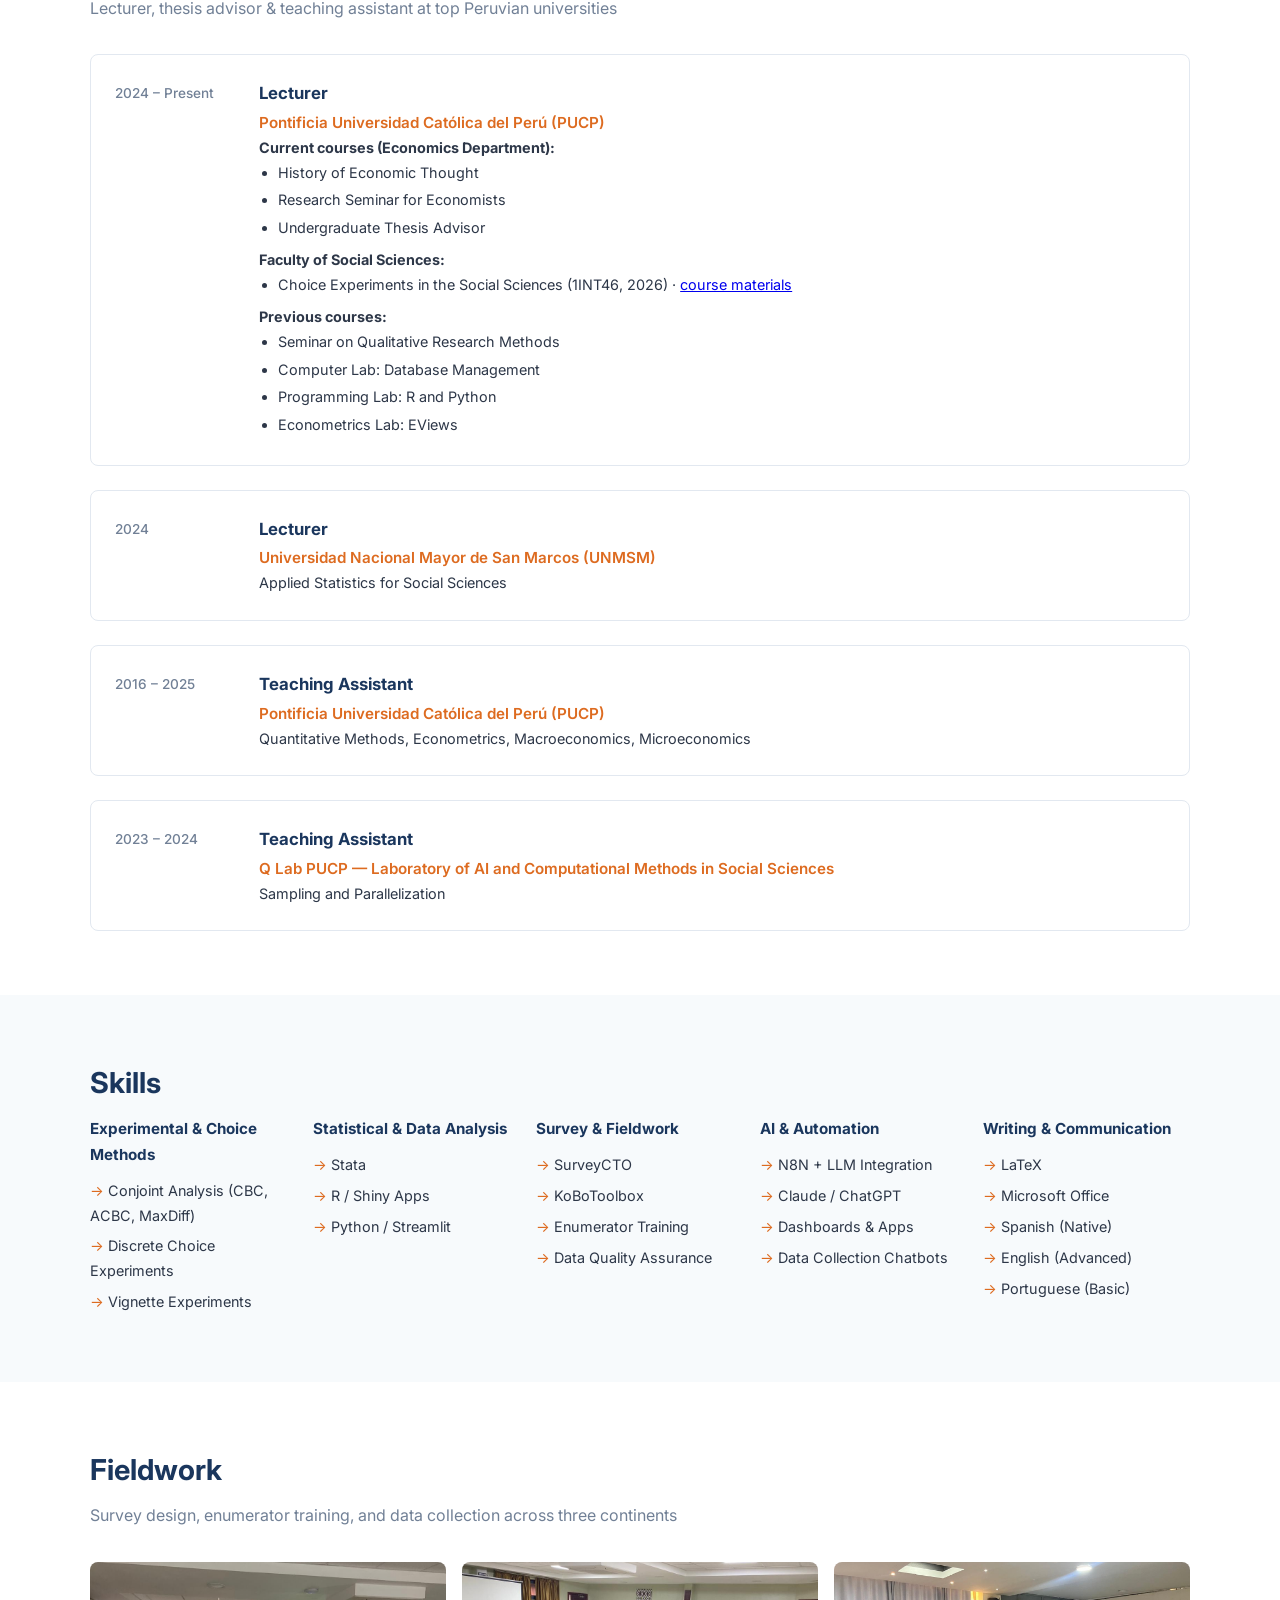
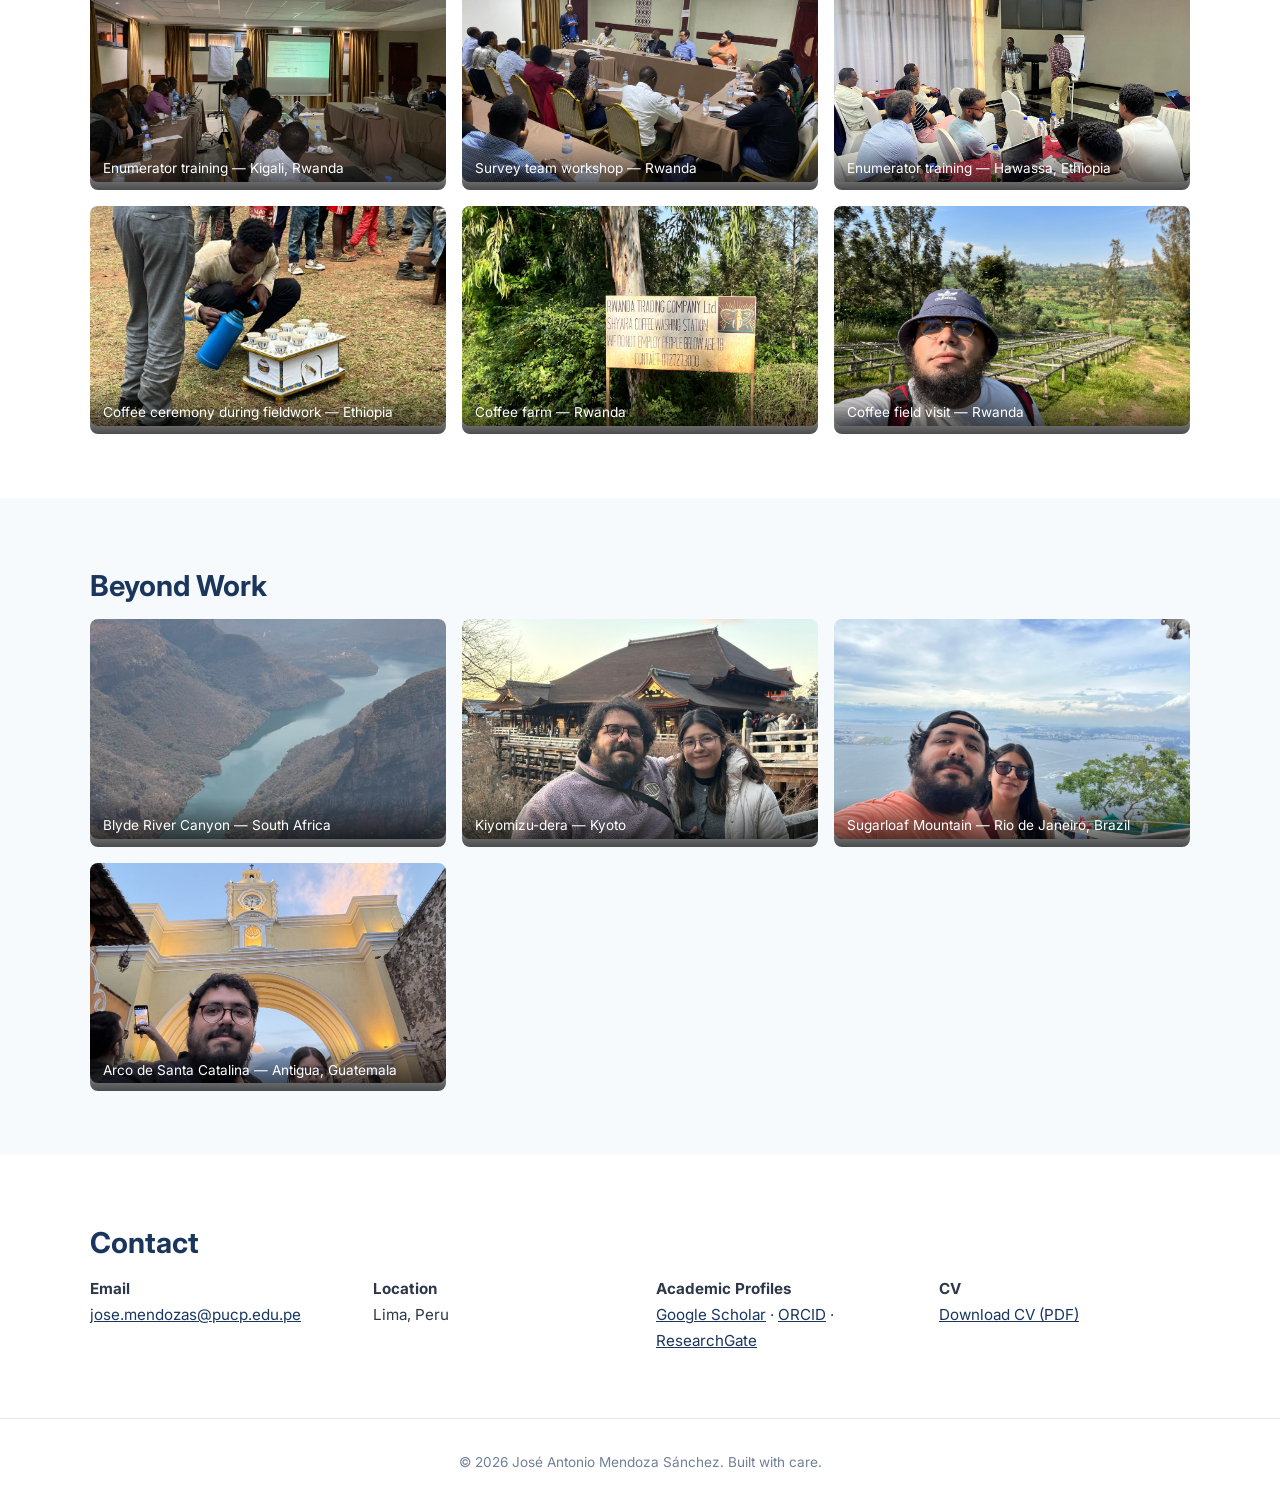
==== commit 7279ec26: "Add 1INT46 course page and nav tab Co-Authored-By: Claude Opus 5.5 (1M context) <noreply@anthropic.c" ====
--- a/index.html
+++ b/index.html
@@ -20,6 +20,7 @@
       <a href="#experience">Experience</a>
       <a href="#publications">Publications</a>
       <a href="#teaching">Teaching</a>
+      <a href="curso-1int46.html">Course</a>
       <a href="#fieldwork">Fieldwork</a>
       <a href="#contact">Contact</a>
       <a href="assets/uploads/cv_jose_mendoza.pdf" target="_blank">CV ↓</a>
@@ -348,7 +349,7 @@
           </ul>
           <p style="margin-top:0.5rem;"><strong>Faculty of Social Sciences:</strong></p>
           <ul>
-            <li>Choice Experiments in the Social Sciences (1INT46, 2026) · <a href="https://josemendozas.github.io/curso-1int46-experimentos/">course materials</a></li>
+            <li>Choice Experiments in the Social Sciences (1INT46, 2026) · <a href="curso-1int46.html">course materials</a></li>
           </ul>
           <p style="margin-top:0.5rem;"><strong>Previous courses:</strong></p>
           <ul>
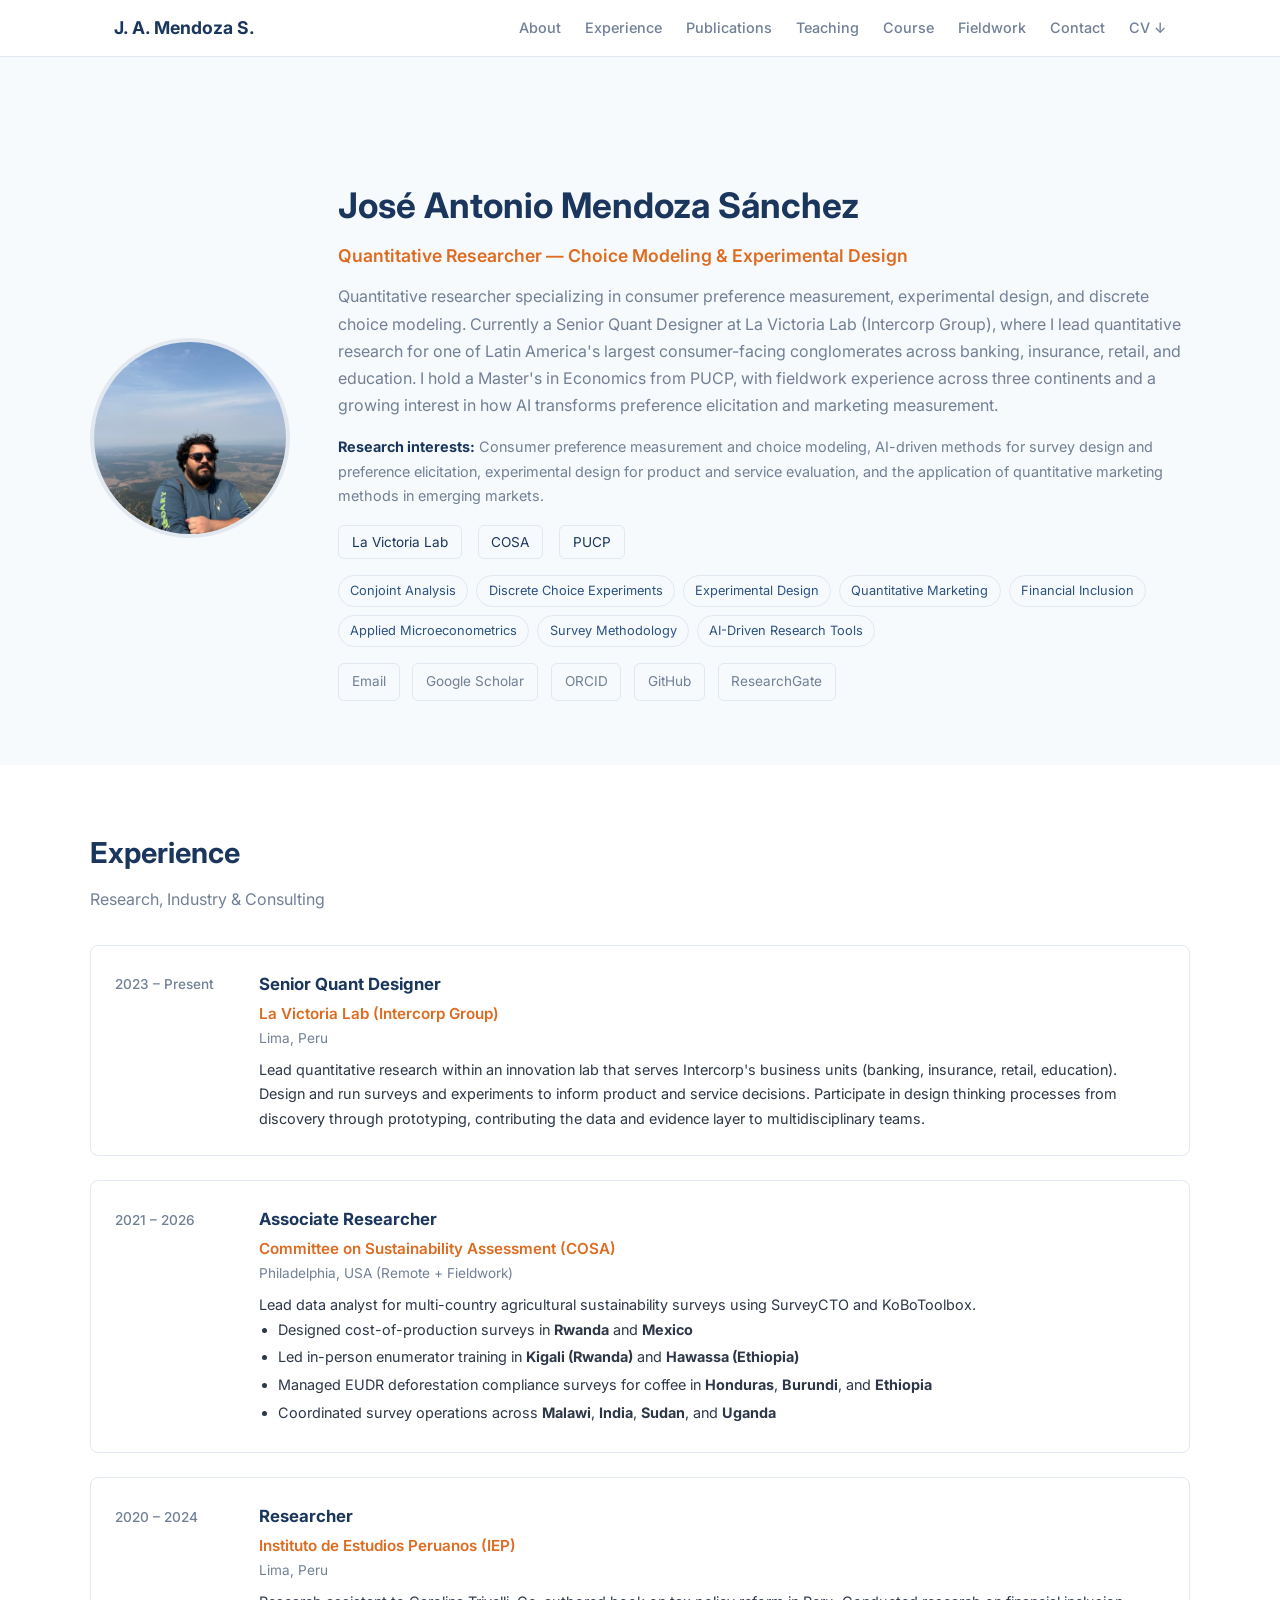
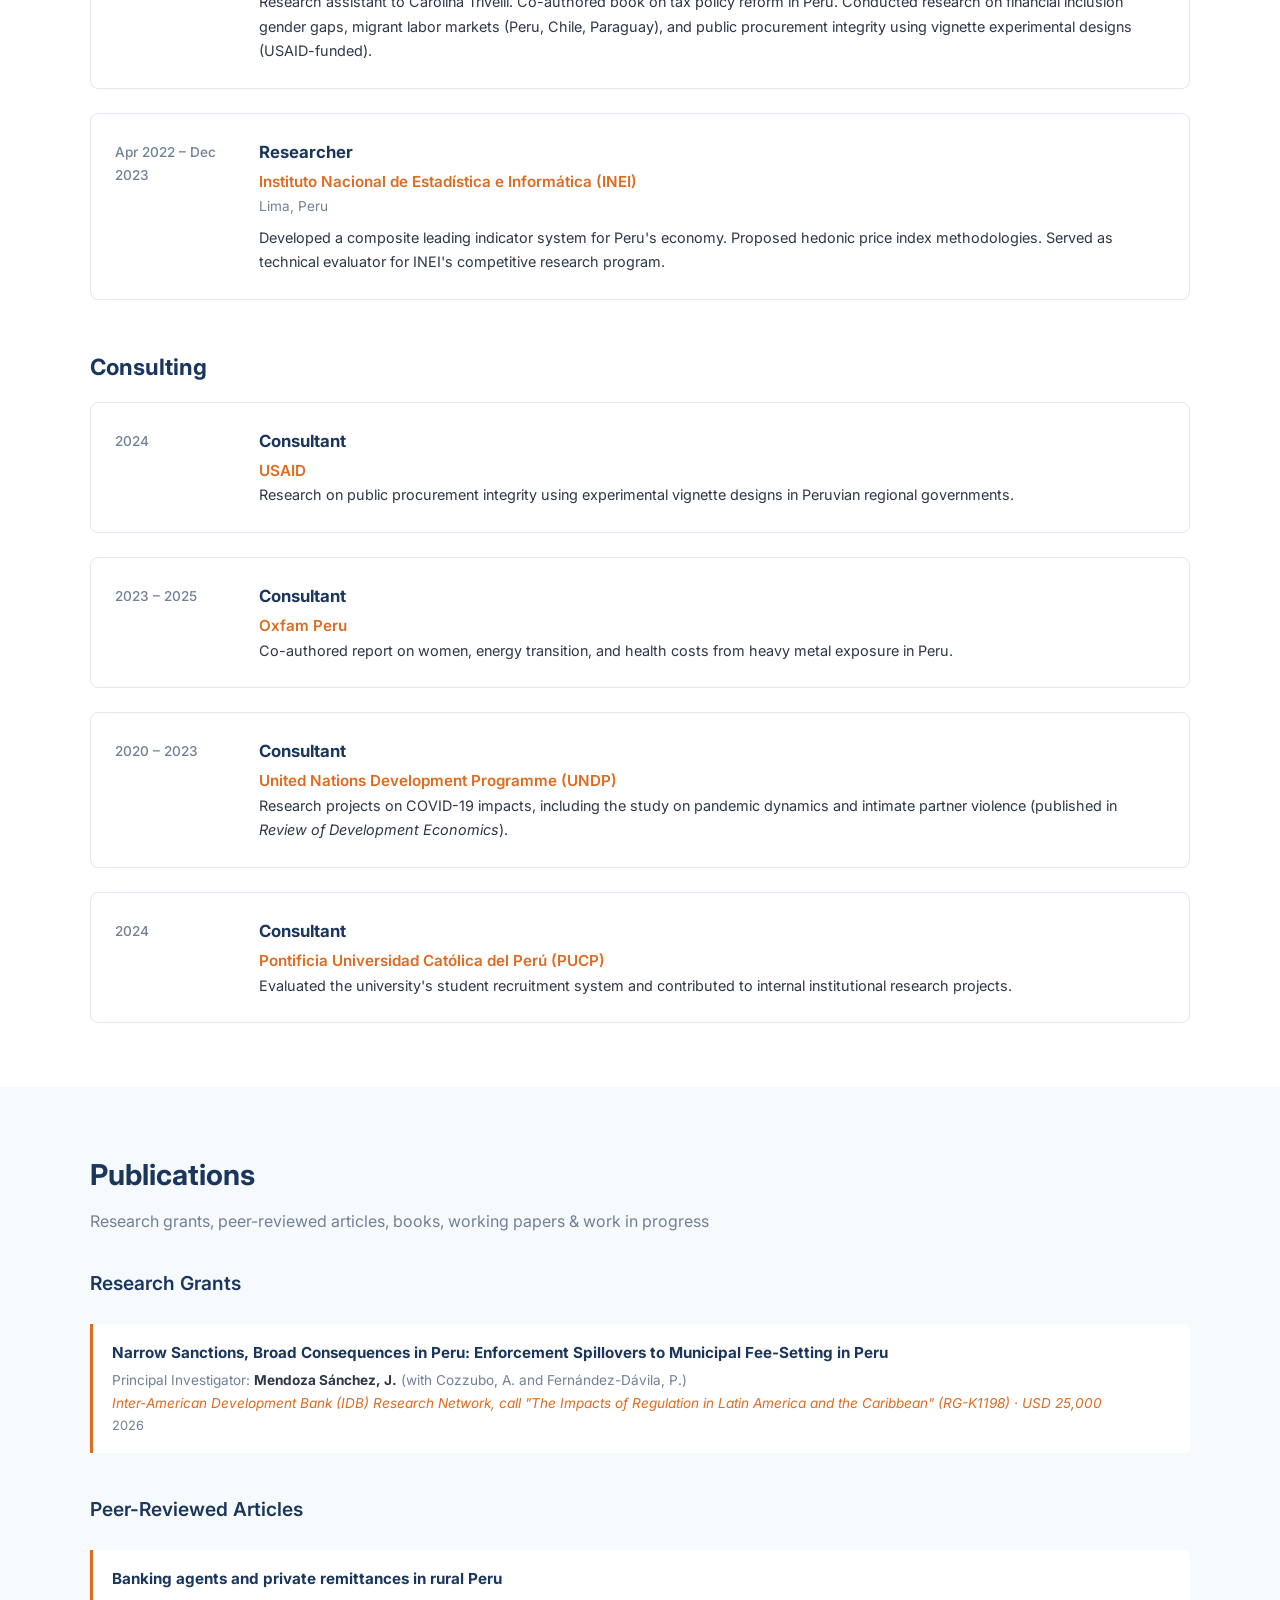
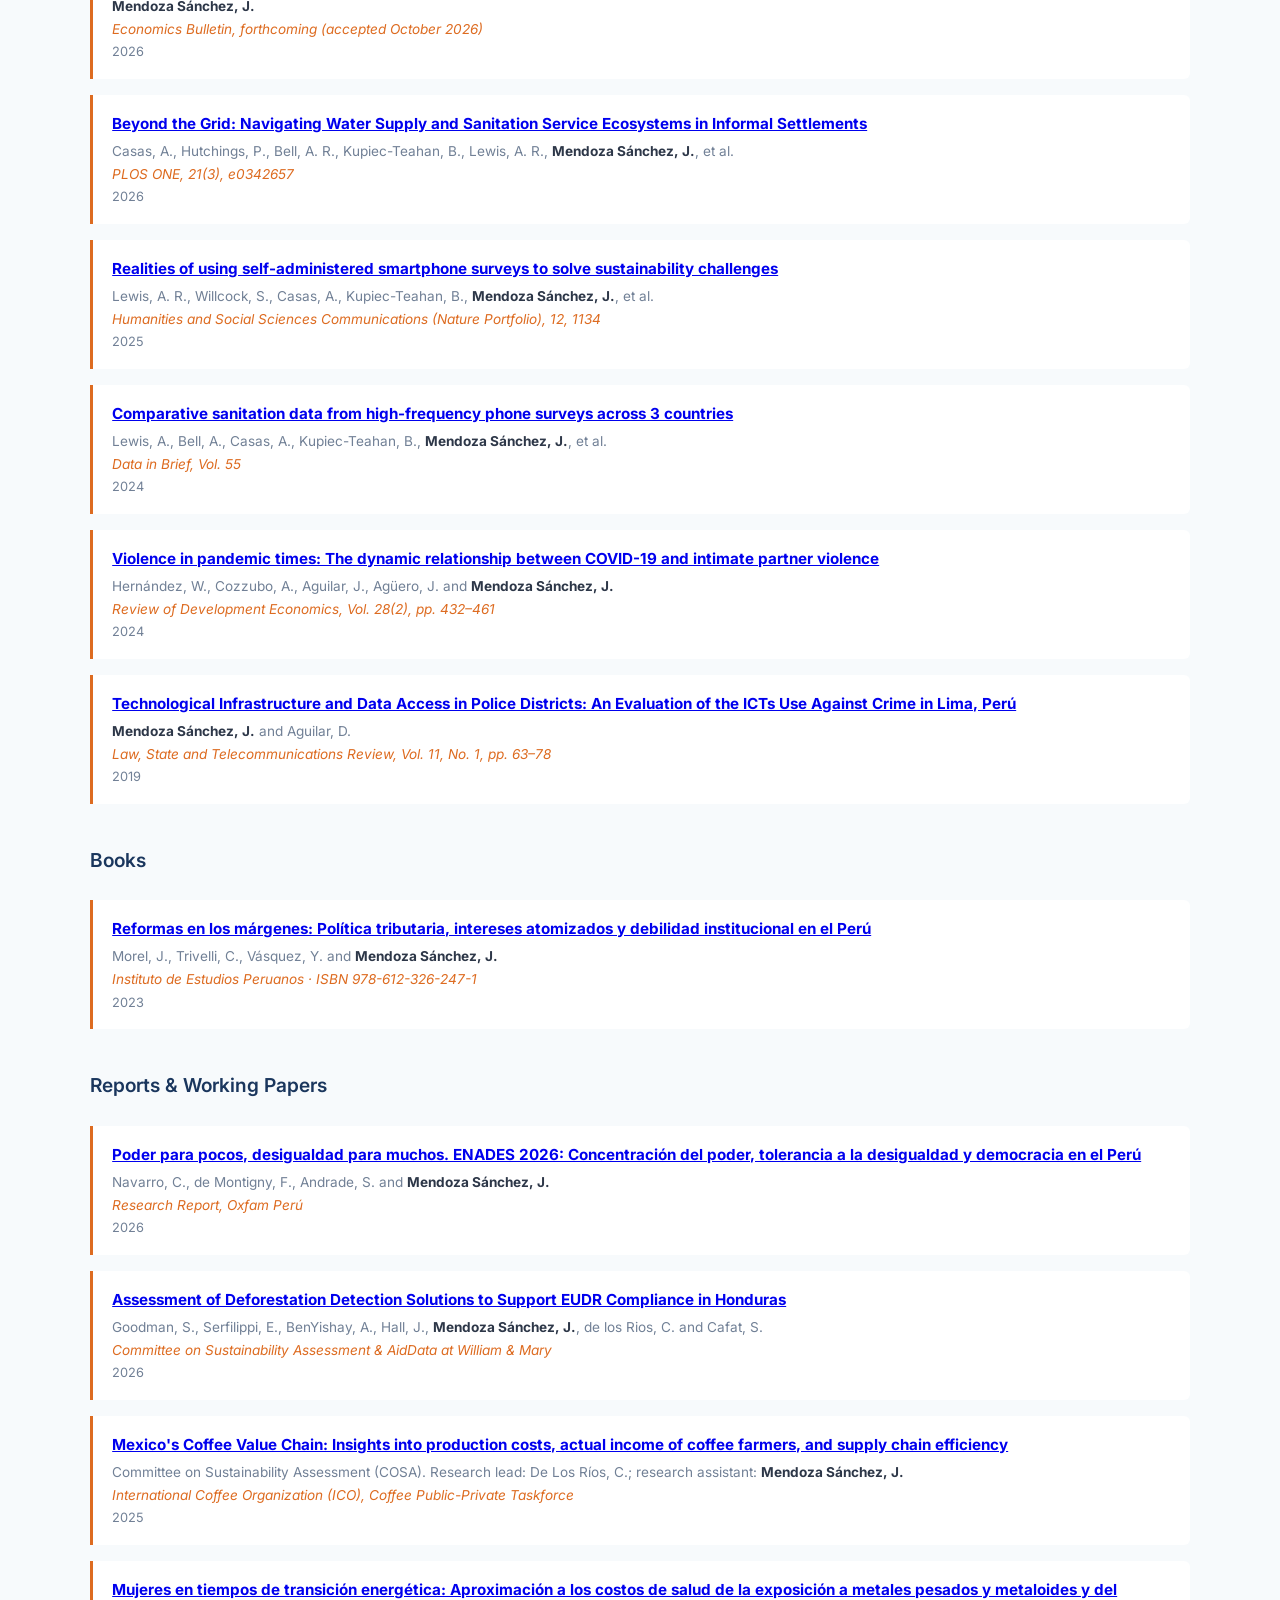
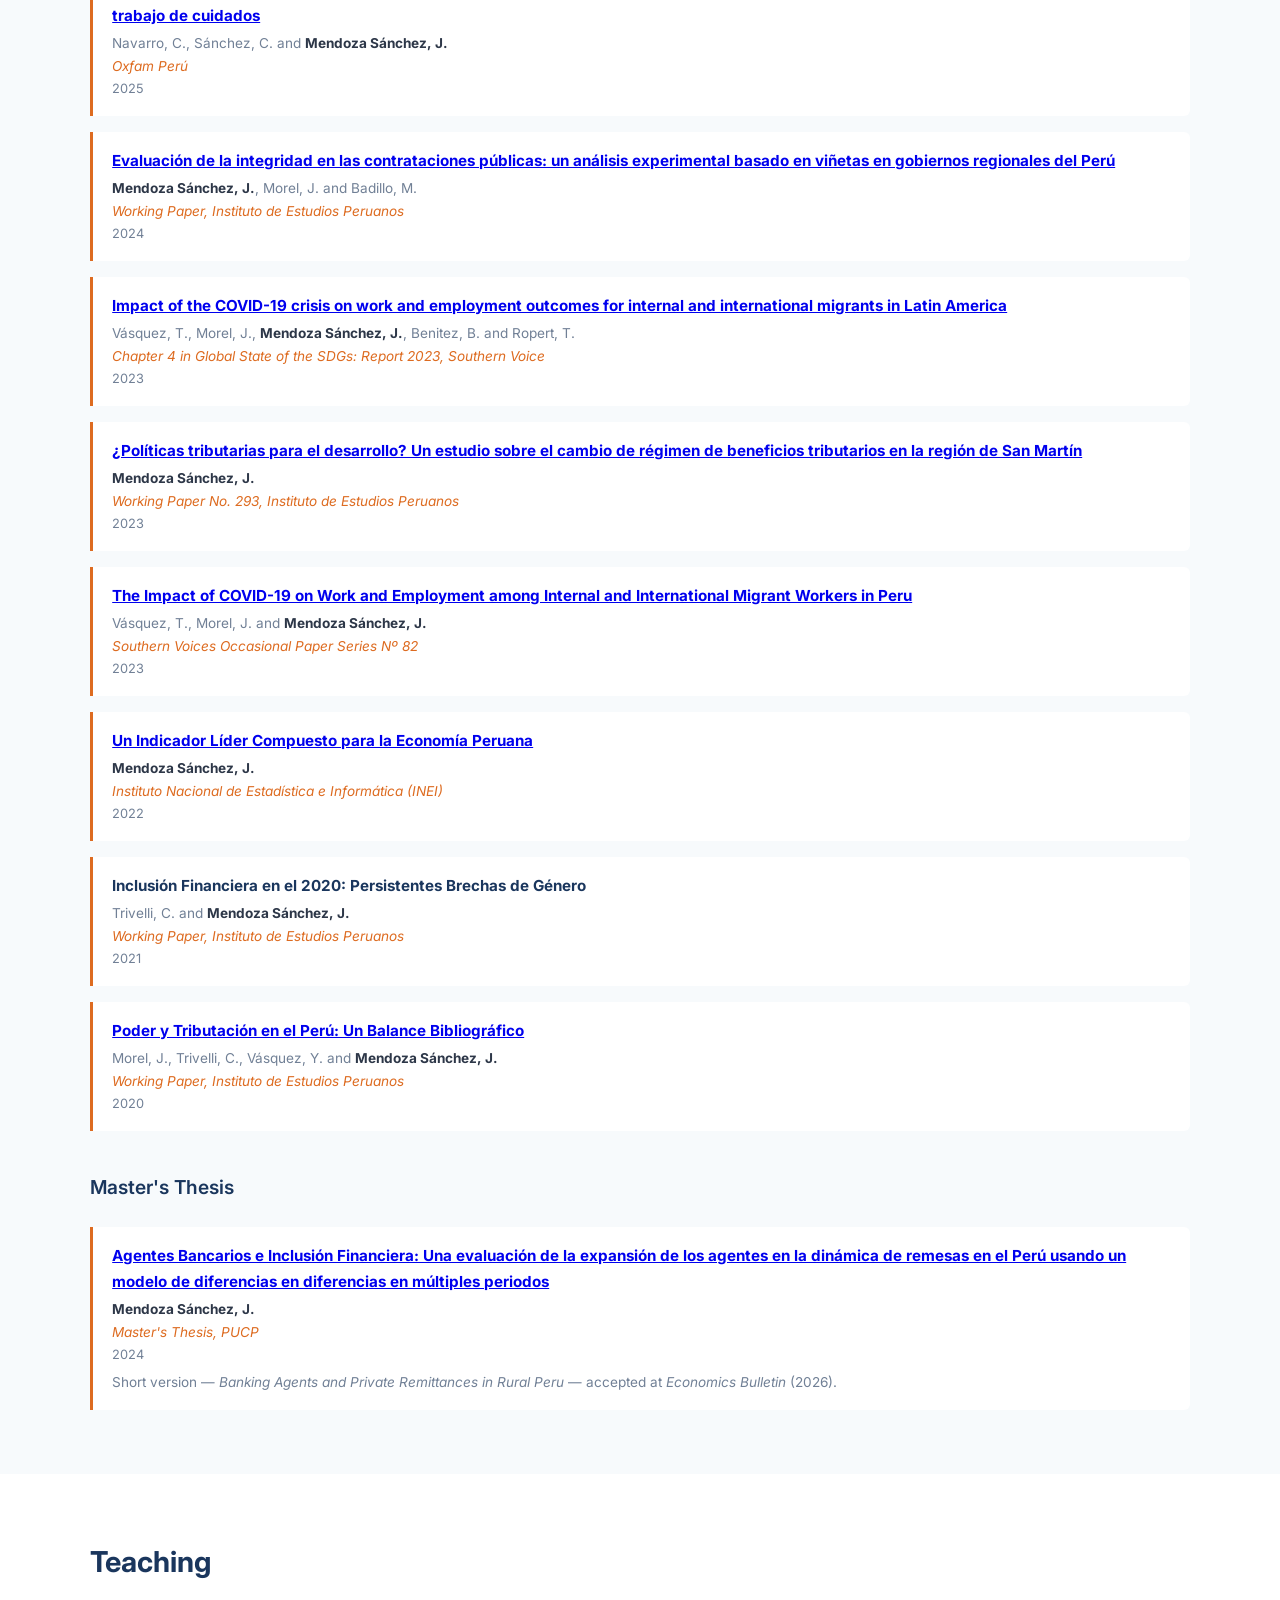
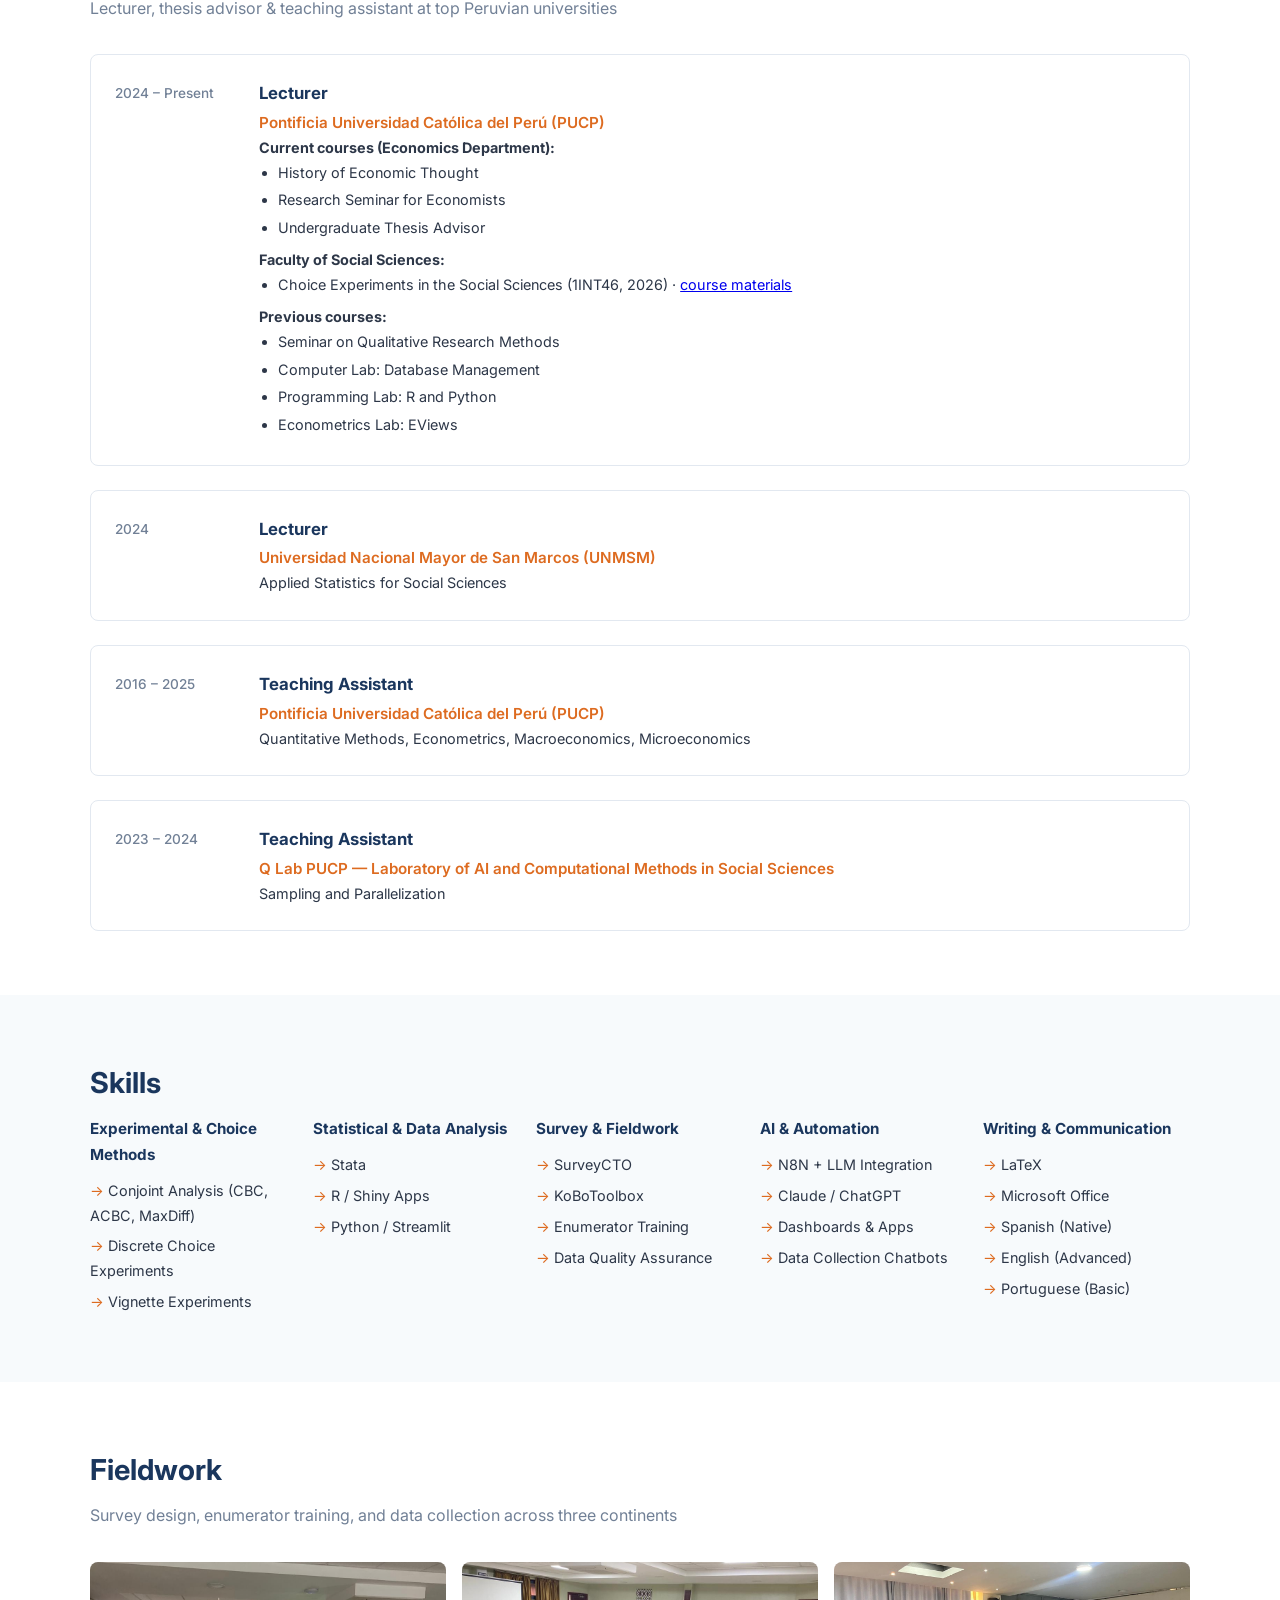
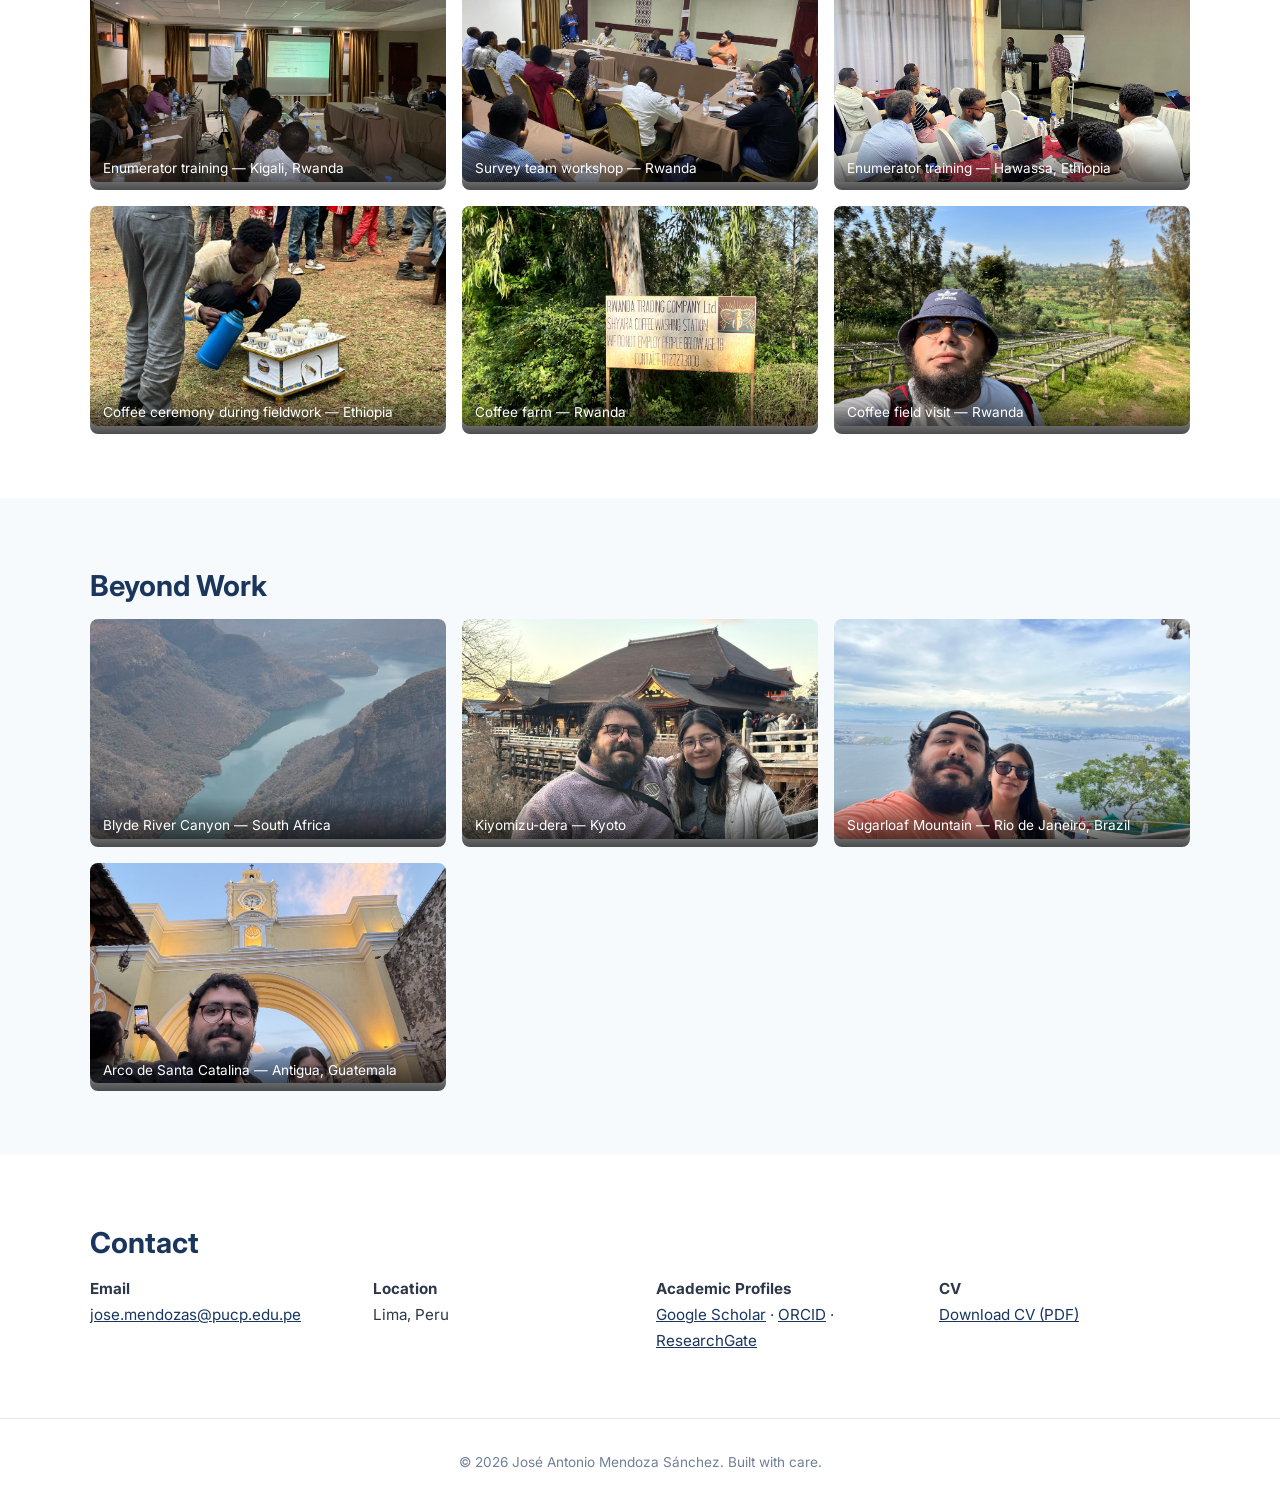
==== commit d25a1776: "COSA: 2026 end date (web and CV) Co-Authored-By: Claude Opus 5.5 (1M context) <noreply@anthropic.com" ====
--- a/index.html
+++ b/index.html
@@ -85,7 +85,7 @@
       </div>
 
       <div class="exp-item">
-        <div class="exp-date">2021 – Present</div>
+        <div class="exp-date">2021 – 2026</div>
         <div class="exp-content">
           <h3>Associate Researcher</h3>
           <div class="company">Committee on Sustainability Assessment (COSA)</div>
